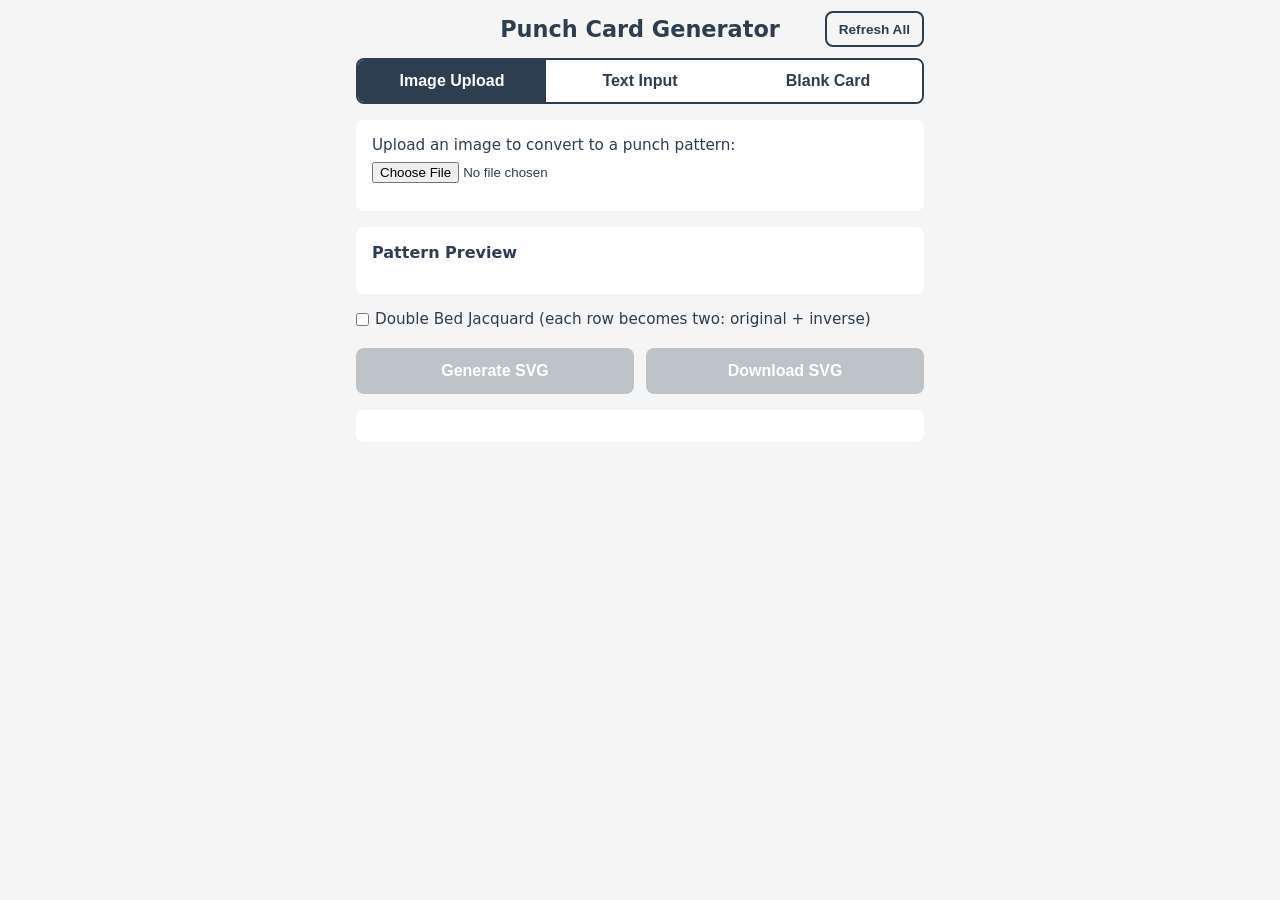
==== punchcard-pwa/index.html @ 059641a2 "Initial commit: punchcard generator PWA" ====
<!DOCTYPE html>
<html lang="en">
<head>
  <meta charset="UTF-8">
  <meta name="viewport" content="width=device-width, initial-scale=1.0">
  <meta name="apple-mobile-web-app-capable" content="yes">
  <meta name="apple-mobile-web-app-status-bar-style" content="black-translucent">
  <meta name="apple-mobile-web-app-title" content="Punch Card">
  <link rel="apple-touch-icon" href="icon-192.png">
  <link rel="manifest" href="manifest.json">
  <title>Punch Card Generator</title>
  <style>
    :root {
      --primary: #2c3e50;
      --accent: #3498db;
      --bg: #f5f5f5;
      --card-bg: #ffffff;
      --error: #e74c3c;
      --radius: 8px;
      --max-width: 600px;
    }
    * { box-sizing: border-box; margin: 0; padding: 0; }
    body {
      font-family: -apple-system, BlinkMacSystemFont, 'Segoe UI', system-ui, sans-serif;
      background: var(--bg);
      color: var(--primary);
      padding: 16px;
      max-width: var(--max-width);
      margin: 0 auto;
    }
    h1 {
      font-size: 1.4rem;
      text-align: center;
      margin-bottom: 16px;
    }
    .mode-toggle {
      display: flex;
      margin-bottom: 16px;
      border-radius: var(--radius);
      overflow: hidden;
      border: 2px solid var(--primary);
    }
    .mode-toggle button {
      flex: 1;
      padding: 12px;
      border: none;
      background: var(--card-bg);
      color: var(--primary);
      font-size: 1rem;
      font-weight: 600;
      cursor: pointer;
    }
    .mode-toggle button.active {
      background: var(--primary);
      color: #fff;
    }
    section {
      background: var(--card-bg);
      padding: 16px;
      border-radius: var(--radius);
      margin-bottom: 16px;
    }
    textarea {
      width: 100%;
      font-family: 'Courier New', monospace;
      font-size: 14px;
      padding: 8px;
      border: 1px solid #ccc;
      border-radius: 4px;
      resize: vertical;
      min-height: 200px;
    }
    .error {
      color: var(--error);
      font-size: 0.85rem;
      margin-top: 8px;
      white-space: pre-line;
    }
    label {
      display: block;
      margin-bottom: 8px;
      font-size: 0.95rem;
    }
    input[type="file"] {
      margin-bottom: 12px;
    }
    .slider-row {
      display: flex;
      align-items: center;
      gap: 8px;
      margin-bottom: 8px;
    }
    .slider-row input[type="range"] {
      flex: 1;
    }
    .slider-row span {
      min-width: 32px;
      text-align: right;
      font-variant-numeric: tabular-nums;
    }
    .checkbox-row {
      margin-bottom: 12px;
    }
    .checkbox-row label {
      display: inline-flex;
      align-items: center;
      gap: 6px;
      cursor: pointer;
    }
    #imageControls { display: none; }
    #previewContainer {
      background: var(--card-bg);
      padding: 16px;
      border-radius: var(--radius);
      margin-bottom: 16px;
    }
    #previewContainer h2 {
      font-size: 1rem;
      margin-bottom: 8px;
    }
    #previewGrid {
      display: grid;
      grid-template-columns: repeat(24, 1fr);
      gap: 1px;
      margin-bottom: 8px;
      max-width: 100%;
    }
    .cell {
      aspect-ratio: 1;
      background: #eee;
      border-radius: 1px;
    }
    .cell.punched {
      background: var(--primary);
    }
    .cell.lead {
      background: #7f8c8d;
    }
    .cell.editable {
      cursor: pointer;
    }
    .cell.editable:hover {
      outline: 2px solid var(--accent);
      outline-offset: -2px;
      z-index: 1;
    }
    #rowCount {
      font-size: 0.85rem;
      color: #666;
    }
    .actions {
      display: flex;
      gap: 12px;
      margin-bottom: 16px;
    }
    .actions button {
      flex: 1;
      padding: 14px;
      border: none;
      border-radius: var(--radius);
      font-size: 1rem;
      font-weight: 600;
      cursor: pointer;
      min-height: 44px;
    }
    #generateBtn {
      background: var(--accent);
      color: #fff;
    }
    #generateBtn:disabled {
      background: #bdc3c7;
      cursor: not-allowed;
    }
    #downloadBtn {
      background: var(--primary);
      color: #fff;
    }
    #downloadBtn:disabled {
      background: #bdc3c7;
      cursor: not-allowed;
    }
    #svgOutput {
      background: var(--card-bg);
      border-radius: var(--radius);
      padding: 16px;
      overflow-x: auto;
      text-align: center;
    }
    #svgOutput svg {
      max-width: 100%;
      height: auto;
    }
    .img-mode-btn {
      flex: 1;
      padding: 8px;
      border: 2px solid var(--primary);
      background: var(--card-bg);
      color: var(--primary);
      font-size: 0.9rem;
      font-weight: 600;
      cursor: pointer;
      border-radius: var(--radius);
    }
    .img-mode-btn.active {
      background: var(--primary);
      color: #fff;
    }
    #simplePreviewContainer {
      margin-bottom: 12px;
      max-width: 100%;
      overflow: hidden;
      border: 1px solid #ccc;
      border-radius: 4px;
    }
    #simplePreviewContainer img {
      display: block;
      width: 100%;
      height: auto;
    }
    #cropContainer {
      position: relative;
      margin-bottom: 12px;
      touch-action: none;
      user-select: none;
      max-width: 100%;
      overflow: hidden;
      border: 1px solid #ccc;
      border-radius: 4px;
    }
    #cropContainer canvas {
      display: block;
      width: 100%;
      height: auto;
    }
    .hidden { display: none !important; }
    .header-row {
      display: flex;
      align-items: center;
      justify-content: center;
      margin-bottom: 16px;
      position: relative;
    }
    .header-row h1 {
      margin-bottom: 0;
    }
    #refreshAllBtn {
      position: absolute;
      right: 0;
      background: none;
      border: 2px solid var(--primary);
      border-radius: var(--radius);
      color: var(--primary);
      font-size: 0.85rem;
      font-weight: 600;
      padding: 6px 12px;
      cursor: pointer;
      min-height: 36px;
    }
    #refreshAllBtn:active {
      background: var(--primary);
      color: #fff;
    }
  </style>
</head>
<body>
  <div class="header-row">
    <h1>Punch Card Generator</h1>
    <button id="refreshAllBtn">Refresh All</button>
  </div>

  <div class="mode-toggle">
    <button id="imageModeBtn" class="active">Image Upload</button>
    <button id="textModeBtn">Text Input</button>
    <button id="blankModeBtn">Blank Card</button>
  </div>

  <section id="textSection" class="hidden">
    <div style="display:flex;align-items:center;gap:8px;margin-bottom:8px">
      <label for="txtFileInput" style="margin:0;white-space:nowrap">Load .txt file:</label>
      <input type="file" id="txtFileInput" accept=".txt,text/plain">
    </div>
    <textarea id="textInput" placeholder="Enter pattern (24 chars per line)&#10;x = punch, - = blank&#10;&#10;Example:&#10;xx--xx--xx--xx--xx--xx--&#10;--xx--xx--xx--xx--xx--xx"></textarea>
    <div id="textError" class="error"></div>
    <p style="font-size:0.8rem;color:#888;margin-top:8px">Each line must be exactly 24 characters. Use <strong>x</strong> for a punched hole and <strong>-</strong> for blank. You can also load a .txt file above.</p>
  </section>

  <section id="blankSection" class="hidden">
    <div style="display:flex;align-items:center;gap:8px">
      <label for="blankRows" style="margin:0;white-space:nowrap">Number of rows:</label>
      <input type="number" id="blankRows" min="1" max="200" value="20" style="width:70px;padding:6px;border:1px solid #ccc;border-radius:4px;font-size:1rem">
      <button id="createBlankBtn" style="padding:8px 16px;border:none;border-radius:4px;background:var(--accent);color:#fff;font-size:0.95rem;font-weight:600;cursor:pointer">Create</button>
    </div>
    <p style="font-size:0.8rem;color:#888;margin-top:8px">Creates an empty card with the specified number of rows. You can then click individual cells in the preview below to design your pattern.</p>
  </section>

  <section id="imageSection">
    <label>Upload an image to convert to a punch pattern:</label>
    <input type="file" id="imageInput" accept="image/*">
    <canvas id="hiddenCanvas" style="display:none"></canvas>
    <canvas id="analysisCanvas" style="display:none"></canvas>
    <div id="imageModeToggle" class="hidden" style="display:flex;gap:8px;margin-bottom:4px">
      <button id="simpleModeBtn" class="img-mode-btn active">Simple</button>
      <button id="chartScanBtn" class="img-mode-btn">Chart Scan</button>
    </div>
    <p id="imageModeHint" class="hidden" style="font-size:0.8rem;color:#888;margin-bottom:12px"><strong>Simple</strong> converts any image to a 24-pixel-wide pattern. <strong>Chart Scan</strong> is for photos of existing punch card charts — it detects the grid and reads filled/empty cells.</p>
    <div id="simplePreviewContainer" class="hidden">
      <img id="simplePreviewImg" alt="Uploaded image">
    </div>
    <div id="cropContainer" class="hidden">
      <p style="font-size:0.8rem;color:#888;margin-bottom:6px">Drag the handles or edges to crop to just the chart area. You can also drag inside the box to reposition it.</p>
      <canvas id="cropCanvas"></canvas>
    </div>
    <div id="chartScanControls" class="hidden">
      <div style="display:flex;align-items:center;gap:8px;margin-bottom:8px">
        <label for="chartRows" style="margin:0;white-space:nowrap">Rows in image:</label>
        <input type="number" id="chartRows" min="1" max="200" placeholder="e.g. 40" style="width:70px;padding:6px;border:1px solid #ccc;border-radius:4px;font-size:1rem" required>
        <span style="font-size:0.8rem;color:#666">(required)</span>
      </div>
      <div class="slider-row">
        <label for="sampleSlider" style="margin:0;white-space:nowrap">Sample region:</label>
        <input type="range" id="sampleSlider" min="20" max="70" value="40">
        <span id="sampleValue">40%</span>
      </div>
      <p style="font-size:0.75rem;color:#999;margin:-4px 0 8px">How much of each cell's center area to sample for darkness. Lower values focus on the very center (ignoring grid lines); raise if marks are being missed.</p>
      <button id="detectGridBtn" style="width:100%;padding:10px;border:none;border-radius:4px;background:var(--accent);color:#fff;font-size:0.95rem;font-weight:600;cursor:pointer;margin-bottom:8px">Detect Grid &amp; Process</button>
      <div id="gridStatus" style="font-size:0.85rem;color:#666;margin-bottom:8px"></div>
    </div>
    <div id="imageControls">
      <div class="slider-row">
        <label for="thresholdSlider" style="margin:0;white-space:nowrap">Threshold:</label>
        <input type="range" id="thresholdSlider" min="0" max="255" value="128">
        <span id="thresholdValue">128</span>
      </div>
      <p style="font-size:0.75rem;color:#999;margin:-4px 0 4px">Cells darker than this value are marked as punched. 128 = 50% grey. Lower values require darker cells to count as filled; raise if scanned pages have grey backgrounds.</p>
      <div class="checkbox-row">
        <label><input type="checkbox" id="invertToggle"> Invert (light = punch)</label>
      </div>
      <p style="font-size:0.75rem;color:#999;margin:-4px 0 8px">Check this if your chart uses light/white marks for punched holes on a dark background.</p>
    </div>
  </section>

  <div id="previewContainer">
    <h2>Pattern Preview</h2>
    <p id="previewHint" style="font-size:0.8rem;color:#888;margin-bottom:8px;display:none">Click any cell to toggle it between punched (dark) and blank. The grey rows at top and bottom are lead-in/lead-out rows and cannot be edited.</p>
    <div id="previewGrid"></div>
    <div id="rowCount"></div>
  </div>

  <div class="checkbox-row" style="margin-bottom:12px">
    <label><input type="checkbox" id="jacquardToggle"> Double Bed Jacquard (each row becomes two: original + inverse)</label>
  </div>

  <div class="actions">
    <button id="generateBtn" disabled>Generate SVG</button>
    <button id="downloadBtn" disabled>Download SVG</button>
  </div>

  <div id="svgOutput"></div>

  <script>
    // === CONSTANTS ===
    const PATTERN_COLS = [
      19.25, 23.75, 28.25, 32.75, 37.25, 41.75, 46.25, 50.75,
      55.25, 59.75, 64.25, 68.75, 73.25, 77.75, 82.25, 86.75,
      91.25, 95.75, 100.25, 104.75, 109.25, 113.75, 118.25, 122.75
    ];
    const EDGE_GUIDE_X = [13.5, 128.5];
    const TRANSPORT_X = [6.75, 135.25];
    const PATTERN_R = 1.75;
    const EDGE_R = 1.5;
    const TRANSPORT_R = 1.75;
    const CARD_WIDTH = 142.0;
    const STROKE_W = 0.1;

    // === STATE ===
    let currentMode = 'image';
    let currentGrid = [];
    let originalImageData = null;
    let imageWidth = 24;
    let imageHeight = 0;
    let generatedSVGString = null;
    let imageProcessingMode = 'simple';
    let sourceImage = null;
    let cropRect = { x: 0, y: 0, w: 1, h: 1 };
    let cropDragState = null;
    let detectedCells = null;
    let chartScanImageData = null;

    // === DOM REFS ===
    const textModeBtn = document.getElementById('textModeBtn');
    const imageModeBtn = document.getElementById('imageModeBtn');
    const blankModeBtn = document.getElementById('blankModeBtn');
    const textSection = document.getElementById('textSection');
    const imageSection = document.getElementById('imageSection');
    const blankSection = document.getElementById('blankSection');
    const blankRows = document.getElementById('blankRows');
    const createBlankBtn = document.getElementById('createBlankBtn');
    const txtFileInput = document.getElementById('txtFileInput');
    const textInput = document.getElementById('textInput');
    const textError = document.getElementById('textError');
    const imageInput = document.getElementById('imageInput');
    const hiddenCanvas = document.getElementById('hiddenCanvas');
    const analysisCanvas = document.getElementById('analysisCanvas');
    const imageModeToggle = document.getElementById('imageModeToggle');
    const simpleModeBtn = document.getElementById('simpleModeBtn');
    const chartScanBtn = document.getElementById('chartScanBtn');
    const simplePreviewContainer = document.getElementById('simplePreviewContainer');
    const simplePreviewImg = document.getElementById('simplePreviewImg');
    const cropContainer = document.getElementById('cropContainer');
    const cropCanvas = document.getElementById('cropCanvas');
    const chartScanControls = document.getElementById('chartScanControls');
    const sampleSlider = document.getElementById('sampleSlider');
    const sampleValueEl = document.getElementById('sampleValue');
    const chartRowsInput = document.getElementById('chartRows');
    const detectGridBtn = document.getElementById('detectGridBtn');
    const gridStatus = document.getElementById('gridStatus');
    const imageModeHint = document.getElementById('imageModeHint');
    const imageControls = document.getElementById('imageControls');
    const thresholdSlider = document.getElementById('thresholdSlider');
    const thresholdValue = document.getElementById('thresholdValue');
    const invertToggle = document.getElementById('invertToggle');
    const previewGrid = document.getElementById('previewGrid');
    const rowCount = document.getElementById('rowCount');
    const previewHint = document.getElementById('previewHint');
    const generateBtn = document.getElementById('generateBtn');
    const downloadBtn = document.getElementById('downloadBtn');
    const svgOutput = document.getElementById('svgOutput');
    const jacquardToggle = document.getElementById('jacquardToggle');
    const refreshAllBtn = document.getElementById('refreshAllBtn');

    // === REFRESH ALL ===
    refreshAllBtn.addEventListener('click', () => {
      // Reset state
      currentGrid = [];
      originalImageData = null;
      imageHeight = 0;
      generatedSVGString = null;
      imageProcessingMode = 'simple';
      sourceImage = null;
      cropRect = { x: 0, y: 0, w: 1, h: 1 };
      cropDragState = null;
      detectedCells = null;
      chartScanImageData = null;

      // Reset text input
      textInput.value = '';
      textError.textContent = '';
      txtFileInput.value = '';

      // Reset image input
      imageInput.value = '';
      imageControls.style.display = 'none';
      simplePreviewContainer.classList.add('hidden');
      cropContainer.style.display = 'none';
      chartScanControls.style.display = 'none';
      imageModeHint && (imageModeHint.style.display = '');
      thresholdSlider.value = 128;
      thresholdValue.textContent = '128';
      invertToggle.checked = false;
      sampleSlider.value = 40;
      sampleValueEl.textContent = '40%';
      chartRowsInput.value = '';
      gridStatus.textContent = '';

      // Reset jacquard and blank card
      jacquardToggle.checked = false;
      blankRows.value = 20;

      // Reset preview and output
      previewGrid.innerHTML = '';
      rowCount.textContent = '';
      previewHint.style.display = 'none';
      svgOutput.innerHTML = '';
      generateBtn.disabled = true;
      downloadBtn.disabled = true;

      // Reset to image mode
      setMode('image');
    });

    // === MODE TOGGLE ===
    function setMode(mode) {
      currentMode = mode;
      textModeBtn.classList.toggle('active', mode === 'text');
      imageModeBtn.classList.toggle('active', mode === 'image');
      blankModeBtn.classList.toggle('active', mode === 'blank');
      textSection.classList.toggle('hidden', mode !== 'text');
      imageSection.classList.toggle('hidden', mode !== 'image');
      blankSection.classList.toggle('hidden', mode !== 'blank');
    }

    textModeBtn.addEventListener('click', () => {
      setMode('text');
      if (currentGrid.length > 0 && !textInput.value.trim()) {
        textInput.value = currentGrid.join('\n');
      }
      handleTextChange();
    });

    imageModeBtn.addEventListener('click', () => {
      setMode('image');
      if (sourceImage) {
        if (imageProcessingMode === 'simple') {
          runSimpleMode(sourceImage);
        } else {
          initChartScanMode(sourceImage);
        }
      } else if (originalImageData) {
        processImage();
      } else {
        currentGrid = [];
        renderPreview([]);
        generateBtn.disabled = true;
      }
    });

    blankModeBtn.addEventListener('click', () => {
      setMode('blank');
      if (currentGrid.length === 0) {
        createBlankGrid();
      } else {
        renderPreview(currentGrid);
        generateBtn.disabled = false;
      }
    });

    function createBlankGrid() {
      const rows = Math.max(1, Math.min(200, parseInt(blankRows.value) || 20));
      blankRows.value = rows;
      currentGrid = Array.from({ length: rows }, () => '------------------------');
      renderPreview(currentGrid);
      generateBtn.disabled = false;
    }

    createBlankBtn.addEventListener('click', createBlankGrid);

    // === TEXT INPUT MODE ===
    let textDebounce = null;
    textInput.addEventListener('input', () => {
      clearTimeout(textDebounce);
      textDebounce = setTimeout(handleTextChange, 300);
    });

    txtFileInput.addEventListener('change', (e) => {
      const file = e.target.files[0];
      if (!file) return;
      const reader = new FileReader();
      reader.onload = (ev) => {
        textInput.value = ev.target.result.replace(/\r/g, '');
        handleTextChange();
        txtFileInput.value = '';
      };
      reader.readAsText(file);
    });

    function handleTextChange() {
      if (currentMode !== 'text') return;
      const text = textInput.value;
      if (!text.trim()) {
        currentGrid = [];
        textError.textContent = '';
        renderPreview([]);
        generateBtn.disabled = true;
        return;
      }
      const { grid, errors } = parseTextInput(text);
      textError.textContent = errors.join('\n');
      if (errors.length === 0) {
        currentGrid = grid;
        renderPreview(grid);
        generateBtn.disabled = false;
      } else {
        currentGrid = [];
        renderPreview([]);
        generateBtn.disabled = true;
      }
    }

    function parseTextInput(text) {
      const lines = text.split('\n');
      const errors = [];
      const grid = [];

      // Remove trailing empty lines
      while (lines.length > 0 && lines[lines.length - 1].trim() === '') {
        lines.pop();
      }

      if (lines.length === 0) {
        errors.push('At least 1 row is required.');
        return { grid, errors };
      }

      for (let i = 0; i < lines.length; i++) {
        const line = lines[i].toLowerCase().replace(/\s+$/, '');
        if (line.length !== 24) {
          errors.push('Line ' + (i + 1) + ': expected 24 characters, got ' + line.length);
        }
        if (!/^[x\-]+$/.test(line)) {
          errors.push('Line ' + (i + 1) + ': only \'x\' and \'-\' characters allowed');
        }
        grid.push(line.padEnd(24, '-').substring(0, 24));
      }

      return { grid, errors };
    }

    // === IMAGE UPLOAD MODE ===
    imageInput.addEventListener('change', (e) => {
      const file = e.target.files[0];
      if (!file) return;
      const reader = new FileReader();
      reader.onload = (ev) => {
        const img = new Image();
        img.onload = () => {
          sourceImage = img;
          imageModeToggle.classList.remove('hidden');
          imageModeToggle.style.display = 'flex';
          imageModeHint.classList.remove('hidden');
          if (imageProcessingMode === 'simple') {
            runSimpleMode(img);
          } else {
            initChartScanMode(img);
          }
        };
        img.src = ev.target.result;
      };
      reader.readAsDataURL(file);
    });

    function runSimpleMode(img) {
      cropContainer.classList.add('hidden');
      chartScanControls.classList.add('hidden');
      gridStatus.textContent = '';
      imageControls.style.display = 'block';
      simplePreviewImg.src = img.src;
      simplePreviewContainer.classList.remove('hidden');
      const targetWidth = 24;
      const aspect = img.height / img.width;
      const targetHeight = Math.round(targetWidth * aspect);
      imageWidth = targetWidth;
      imageHeight = targetHeight;
      const ctx = hiddenCanvas.getContext('2d');
      hiddenCanvas.width = targetWidth;
      hiddenCanvas.height = targetHeight;
      ctx.imageSmoothingEnabled = true;
      ctx.drawImage(img, 0, 0, targetWidth, targetHeight);
      originalImageData = ctx.getImageData(0, 0, targetWidth, targetHeight);
      processImage();
    }

    function initChartScanMode(img) {
      simplePreviewContainer.classList.add('hidden');
      cropContainer.classList.remove('hidden');
      chartScanControls.classList.remove('hidden');
      imageControls.style.display = 'block';
      cropRect = { x: 0, y: 0, w: 1, h: 1 };
      detectedCells = null;
      chartScanImageData = null;
      drawCrop();
    }

    simpleModeBtn.addEventListener('click', () => {
      imageProcessingMode = 'simple';
      simpleModeBtn.classList.add('active');
      chartScanBtn.classList.remove('active');
      if (sourceImage) runSimpleMode(sourceImage);
    });

    chartScanBtn.addEventListener('click', () => {
      imageProcessingMode = 'chartScan';
      chartScanBtn.classList.add('active');
      simpleModeBtn.classList.remove('active');
      if (sourceImage) initChartScanMode(sourceImage);
    });

    thresholdSlider.addEventListener('input', () => {
      thresholdValue.textContent = thresholdSlider.value;
      if (imageProcessingMode === 'simple' && originalImageData) {
        processImage();
      } else if (imageProcessingMode === 'chartScan' && detectedCells && chartScanImageData) {
        reprocessChartScan();
      }
    });

    invertToggle.addEventListener('change', () => {
      if (imageProcessingMode === 'simple' && originalImageData) {
        processImage();
      } else if (imageProcessingMode === 'chartScan' && detectedCells && chartScanImageData) {
        reprocessChartScan();
      }
    });

    sampleSlider.addEventListener('input', () => {
      sampleValueEl.textContent = sampleSlider.value + '%';
      if (detectedCells && chartScanImageData) {
        reprocessChartScan();
      }
    });

    function reprocessChartScan() {
      const ratio = parseInt(sampleSlider.value) / 100;
      const threshold = parseInt(thresholdSlider.value);
      const invert = invertToggle.checked;
      const grid = processChartScanGrid(chartScanImageData, detectedCells, threshold, invert, ratio);
      currentGrid = grid;
      renderPreview(grid);
      generateBtn.disabled = false;
    }

    function processImage() {
      if (!originalImageData) return;
      const threshold = parseInt(thresholdSlider.value);
      const invert = invertToggle.checked;
      const pixels = originalImageData.data;
      const grid = [];

      for (let row = 0; row < imageHeight; row++) {
        let line = '';
        for (let col = 0; col < 24; col++) {
          const idx = (row * 24 + col) * 4;
          const r = pixels[idx];
          const g = pixels[idx + 1];
          const b = pixels[idx + 2];
          const luminance = 0.299 * r + 0.587 * g + 0.114 * b;
          const isDark = luminance < threshold;
          const isPunched = invert ? !isDark : isDark;
          line += isPunched ? 'x' : '-';
        }
        grid.push(line);
      }

      currentGrid = grid;
      renderPreview(grid);
      generateBtn.disabled = false;
    }

    // === CROP UI ===
    function drawCrop() {
      if (!sourceImage) return;
      const containerWidth = cropContainer.clientWidth || 560;
      const aspect = sourceImage.height / sourceImage.width;
      const displayW = containerWidth;
      const displayH = Math.round(containerWidth * aspect);
      const dpr = Math.min(window.devicePixelRatio || 1, 2);
      cropCanvas.style.width = displayW + 'px';
      cropCanvas.style.height = displayH + 'px';
      cropCanvas.width = displayW * dpr;
      cropCanvas.height = displayH * dpr;
      const ctx = cropCanvas.getContext('2d');
      ctx.scale(dpr, dpr);
      ctx.drawImage(sourceImage, 0, 0, displayW, displayH);
      const cx = cropRect.x * displayW;
      const cy = cropRect.y * displayH;
      const cw = cropRect.w * displayW;
      const ch = cropRect.h * displayH;
      ctx.fillStyle = 'rgba(0,0,0,0.45)';
      ctx.fillRect(0, 0, displayW, cy);
      ctx.fillRect(0, cy + ch, displayW, displayH - cy - ch);
      ctx.fillRect(0, cy, cx, ch);
      ctx.fillRect(cx + cw, cy, displayW - cx - cw, ch);
      ctx.strokeStyle = '#fff';
      ctx.lineWidth = 2;
      ctx.strokeRect(cx, cy, cw, ch);
      const hs = 10;
      ctx.fillStyle = '#fff';
      var handles = [
        [cx, cy], [cx + cw, cy], [cx, cy + ch], [cx + cw, cy + ch],
        [cx + cw / 2, cy], [cx + cw / 2, cy + ch],
        [cx, cy + ch / 2], [cx + cw, cy + ch / 2]
      ];
      for (var hi = 0; hi < handles.length; hi++) {
        ctx.fillRect(handles[hi][0] - hs / 2, handles[hi][1] - hs / 2, hs, hs);
      }
    }

    function getCropPointerPos(e) {
      const rect = cropCanvas.getBoundingClientRect();
      return {
        nx: (e.clientX - rect.left) / rect.width,
        ny: (e.clientY - rect.top) / rect.height
      };
    }

    function hitTestHandle(nx, ny) {
      const tol = 0.04;
      const cr = cropRect;
      const cx = cr.x, cy = cr.y, cw = cr.w, ch = cr.h;
      var corners = [
        { id: 'tl', x: cx, y: cy }, { id: 'tr', x: cx + cw, y: cy },
        { id: 'bl', x: cx, y: cy + ch }, { id: 'br', x: cx + cw, y: cy + ch }
      ];
      for (var i = 0; i < corners.length; i++) {
        if (Math.abs(nx - corners[i].x) < tol && Math.abs(ny - corners[i].y) < tol)
          return corners[i].id;
      }
      var edges = [
        { id: 't', x: cx + cw / 2, y: cy }, { id: 'b', x: cx + cw / 2, y: cy + ch },
        { id: 'l', x: cx, y: cy + ch / 2 }, { id: 'r', x: cx + cw, y: cy + ch / 2 }
      ];
      for (var i = 0; i < edges.length; i++) {
        if (Math.abs(nx - edges[i].x) < tol && Math.abs(ny - edges[i].y) < tol)
          return edges[i].id;
      }
      if (nx > cx && nx < cx + cw && ny > cy && ny < cy + ch) return 'move';
      return null;
    }

    cropCanvas.addEventListener('pointerdown', (e) => {
      const { nx, ny } = getCropPointerPos(e);
      const handle = hitTestHandle(nx, ny);
      if (!handle) return;
      cropDragState = { handle: handle, startNx: nx, startNy: ny, startRect: Object.assign({}, cropRect) };
      cropCanvas.setPointerCapture(e.pointerId);
      e.preventDefault();
    });

    cropCanvas.addEventListener('pointermove', (e) => {
      if (!cropDragState) return;
      const { nx, ny } = getCropPointerPos(e);
      const dx = nx - cropDragState.startNx;
      const dy = ny - cropDragState.startNy;
      const sr = cropDragState.startRect;
      const minSize = 0.08;
      var r = Object.assign({}, cropRect);
      switch (cropDragState.handle) {
        case 'move':
          r.x = Math.max(0, Math.min(1 - sr.w, sr.x + dx));
          r.y = Math.max(0, Math.min(1 - sr.h, sr.y + dy));
          r.w = sr.w; r.h = sr.h;
          break;
        case 'tl':
          r.x = Math.max(0, Math.min(sr.x + sr.w - minSize, sr.x + dx));
          r.y = Math.max(0, Math.min(sr.y + sr.h - minSize, sr.y + dy));
          r.w = sr.x + sr.w - r.x; r.h = sr.y + sr.h - r.y;
          break;
        case 'tr':
          r.w = Math.max(minSize, Math.min(1 - sr.x, sr.w + dx));
          r.y = Math.max(0, Math.min(sr.y + sr.h - minSize, sr.y + dy));
          r.h = sr.y + sr.h - r.y;
          break;
        case 'bl':
          r.x = Math.max(0, Math.min(sr.x + sr.w - minSize, sr.x + dx));
          r.w = sr.x + sr.w - r.x;
          r.h = Math.max(minSize, Math.min(1 - sr.y, sr.h + dy));
          break;
        case 'br':
          r.w = Math.max(minSize, Math.min(1 - sr.x, sr.w + dx));
          r.h = Math.max(minSize, Math.min(1 - sr.y, sr.h + dy));
          break;
        case 't':
          r.y = Math.max(0, Math.min(sr.y + sr.h - minSize, sr.y + dy));
          r.h = sr.y + sr.h - r.y;
          break;
        case 'b':
          r.h = Math.max(minSize, Math.min(1 - sr.y, sr.h + dy));
          break;
        case 'l':
          r.x = Math.max(0, Math.min(sr.x + sr.w - minSize, sr.x + dx));
          r.w = sr.x + sr.w - r.x;
          break;
        case 'r':
          r.w = Math.max(minSize, Math.min(1 - sr.x, sr.w + dx));
          break;
      }
      cropRect = r;
      drawCrop();
      e.preventDefault();
    });

    cropCanvas.addEventListener('pointerup', () => { cropDragState = null; });
    cropCanvas.addEventListener('pointercancel', () => { cropDragState = null; });

    // === CHART SCAN: GRID DETECTION ===
    function getCroppedImageData() {
      const ctx = analysisCanvas.getContext('2d');
      const sx = Math.round(cropRect.x * sourceImage.width);
      const sy = Math.round(cropRect.y * sourceImage.height);
      const sw = Math.max(1, Math.round(cropRect.w * sourceImage.width));
      const sh = Math.max(1, Math.round(cropRect.h * sourceImage.height));
      const analysisWidth = Math.min(sw, 1200);
      const scale = analysisWidth / sw;
      const analysisHeight = Math.max(1, Math.round(sh * scale));
      analysisCanvas.width = analysisWidth;
      analysisCanvas.height = analysisHeight;
      ctx.imageSmoothingEnabled = true;
      ctx.drawImage(sourceImage, sx, sy, sw, sh, 0, 0, analysisWidth, analysisHeight);
      return ctx.getImageData(0, 0, analysisWidth, analysisHeight);
    }

    function computeProjections(imageData) {
      var data = imageData.data, w = imageData.width, h = imageData.height;
      var hProj = new Float32Array(h);
      var vProj = new Float32Array(w);
      for (var y = 0; y < h; y++) {
        var sum = 0;
        for (var x = 0; x < w; x++) {
          var idx = (y * w + x) * 4;
          var lum = 0.299 * data[idx] + 0.587 * data[idx + 1] + 0.114 * data[idx + 2];
          var darkness = 1.0 - lum / 255.0;
          sum += darkness;
          vProj[x] += darkness;
        }
        hProj[y] = sum / w;
      }
      for (var x = 0; x < w; x++) vProj[x] /= h;
      return { hProj: hProj, vProj: vProj };
    }

    function boxSmooth(arr, radius) {
      var result = new Float32Array(arr.length);
      for (var i = 0; i < arr.length; i++) {
        var sum = 0, count = 0;
        for (var j = Math.max(0, i - radius); j <= Math.min(arr.length - 1, i + radius); j++) {
          sum += arr[j]; count++;
        }
        result[i] = sum / count;
      }
      return result;
    }

    function findGridLines(profile) {
      var smoothed = boxSmooth(profile, 3);
      var n = smoothed.length;
      if (n < 10) return null;
      var mean = 0;
      for (var i = 0; i < n; i++) mean += smoothed[i];
      mean /= n;
      var variance = 0;
      for (var i = 0; i < n; i++) variance += (smoothed[i] - mean) * (smoothed[i] - mean);
      var stddev = Math.sqrt(variance / n);
      var peakThreshold = mean + 0.5 * stddev;
      var candidates = [];
      for (var i = 2; i < n - 2; i++) {
        if (smoothed[i] > peakThreshold &&
            smoothed[i] >= smoothed[i - 1] && smoothed[i] >= smoothed[i + 1] &&
            smoothed[i] >= smoothed[i - 2] && smoothed[i] >= smoothed[i + 2]) {
          candidates.push(i);
        }
      }
      if (candidates.length < 3) return null;

      // Try autocorrelation first — more robust to missing/doubled peaks
      var period = estimatePeriodAutocorrelation(smoothed);
      // Fall back to peak-gap-median if autocorrelation fails
      if (!period || period < 5) {
        period = estimatePeriod(candidates);
      }
      if (!period || period < 5) return null;
      return buildRegularGrid(candidates, period, n);
    }

    function estimatePeriod(candidates) {
      var gaps = [];
      for (var i = 1; i < candidates.length; i++) gaps.push(candidates[i] - candidates[i - 1]);
      if (gaps.length === 0) return null;
      gaps.sort(function(a, b) { return a - b; });
      var median = gaps[Math.floor(gaps.length / 2)];
      var filtered = gaps.filter(function(g) { return Math.abs(g - median) < median * 0.4; });
      if (filtered.length === 0) return median;
      var sum = 0;
      for (var i = 0; i < filtered.length; i++) sum += filtered[i];
      return sum / filtered.length;
    }

    function estimatePeriodAutocorrelation(profile) {
      // Compute autocorrelation of the projection profile to find the
      // dominant period. This is far more robust than peak-gap-median
      // because it uses the entire signal, tolerating missing/doubled lines.
      var n = profile.length;
      if (n < 20) return null;

      // Subtract mean so autocorrelation measures periodicity, not DC offset
      var mean = 0;
      for (var i = 0; i < n; i++) mean += profile[i];
      mean /= n;
      var centered = new Float32Array(n);
      for (var i = 0; i < n; i++) centered[i] = profile[i] - mean;

      // Search lags from 5px up to n/3 (we need at least 3 repetitions)
      var minLag = 5;
      var maxLag = Math.floor(n / 3);
      if (maxLag <= minLag) return null;

      var acorr = new Float32Array(maxLag + 1);
      // Normalization: autocorrelation at lag 0
      var ac0 = 0;
      for (var i = 0; i < n; i++) ac0 += centered[i] * centered[i];
      if (ac0 === 0) return null;

      for (var lag = minLag; lag <= maxLag; lag++) {
        var sum = 0;
        for (var i = 0; i < n - lag; i++) {
          sum += centered[i] * centered[i + lag];
        }
        acorr[lag] = sum / ac0;
      }

      // Find the first prominent peak in the autocorrelation.
      // Walk past the initial dip to avoid picking up sub-period noise.
      // First, find where acorr dips below 0 (or its minimum before rising)
      var searchStart = minLag;
      for (var i = minLag; i < maxLag; i++) {
        if (acorr[i] < acorr[i + 1]) {
          searchStart = i;
          break;
        }
      }

      // Now find the highest peak from searchStart onward
      var bestLag = -1;
      var bestVal = 0;
      for (var i = searchStart + 1; i < maxLag; i++) {
        if (acorr[i] > bestVal &&
            acorr[i] >= acorr[i - 1] && acorr[i] >= acorr[i + 1]) {
          bestVal = acorr[i];
          bestLag = i;
          // Only take the first clear peak — it's the fundamental period
          // Require a minimum correlation strength
          if (bestVal > 0.15) break;
        }
      }

      if (bestLag < minLag || bestVal < 0.05) return null;

      // Parabolic interpolation for sub-pixel accuracy
      if (bestLag > minLag && bestLag < maxLag) {
        var a = acorr[bestLag - 1];
        var b = acorr[bestLag];
        var c = acorr[bestLag + 1];
        var denom = 2 * (2 * b - a - c);
        if (denom !== 0) {
          var offset = (a - c) / denom;
          if (Math.abs(offset) < 0.5) {
            return bestLag + offset;
          }
        }
      }

      return bestLag;
    }

    function buildRegularGrid(candidates, period, totalLength) {
      var bestLines = null, bestScore = -1;
      var startCount = Math.min(candidates.length, 5);
      for (var s = 0; s < startCount; s++) {
        var lines = [candidates[s]];
        var score = 1;
        var pos = candidates[s] + period;
        while (pos < totalLength - 2) {
          var snap = findNearestCandidate(candidates, Math.round(pos), period * 0.3);
          if (snap !== null) { lines.push(snap); pos = snap + period; score++; }
          else { lines.push(Math.round(pos)); pos += period; }
        }
        pos = candidates[s] - period;
        while (pos > 2) {
          var snap = findNearestCandidate(candidates, Math.round(pos), period * 0.3);
          if (snap !== null) { lines.unshift(snap); pos = snap - period; score++; }
          else { lines.unshift(Math.round(pos)); pos -= period; }
        }
        if (score > bestScore) { bestScore = score; bestLines = lines; }
      }
      return bestLines;
    }

    function findNearestCandidate(candidates, target, tolerance) {
      var best = null, bestDist = tolerance + 1;
      for (var i = 0; i < candidates.length; i++) {
        var dist = Math.abs(candidates[i] - target);
        if (dist < bestDist) { bestDist = dist; best = candidates[i]; }
      }
      return bestDist <= tolerance ? best : null;
    }

    function adjustLinesToCount(lines, target, totalLength) {
      if (lines.length === target) return lines;
      var medianGap = getMedianGap(lines);
      // Merge too-close lines
      var merged = [lines[0]];
      for (var i = 1; i < lines.length; i++) {
        if (lines[i] - merged[merged.length - 1] < medianGap * 0.5) {
          merged[merged.length - 1] = Math.round((merged[merged.length - 1] + lines[i]) / 2);
        } else {
          merged.push(lines[i]);
        }
      }
      // Split too-wide gaps
      if (merged.length < target) {
        var newMedian = getMedianGap(merged);
        var result = [merged[0]];
        for (var i = 1; i < merged.length; i++) {
          var gap = merged[i] - merged[i - 1];
          if (gap > newMedian * 1.5 && result.length < target - (merged.length - i)) {
            var divisions = Math.round(gap / newMedian);
            for (var d = 1; d < divisions; d++) {
              result.push(Math.round(merged[i - 1] + gap * d / divisions));
            }
          }
          result.push(merged[i]);
        }
        merged = result;
      }
      if (merged.length > target) merged = merged.slice(0, target);
      return merged;
    }

    function getMedianGap(lines) {
      var gaps = [];
      for (var i = 1; i < lines.length; i++) gaps.push(lines[i] - lines[i - 1]);
      gaps.sort(function(a, b) { return a - b; });
      return gaps[Math.floor(gaps.length / 2)] || 1;
    }

    function computeCellBounds(vLines, hLines) {
      var cells = [];
      for (var r = 0; r < hLines.length - 1; r++) {
        var row = [];
        for (var c = 0; c < vLines.length - 1; c++) {
          row.push({ x: vLines[c], y: hLines[r], w: vLines[c + 1] - vLines[c], h: hLines[r + 1] - hLines[r] });
        }
        cells.push(row);
      }
      return cells;
    }

    // === CHART SCAN: CENTER SAMPLING ===
    function getCellCenterLuminance(imageData, cell, ratio) {
      var data = imageData.data, w = imageData.width;
      var marginX = cell.w * (1 - ratio) / 2;
      var marginY = cell.h * (1 - ratio) / 2;
      var sx = Math.round(cell.x + marginX);
      var sy = Math.round(cell.y + marginY);
      var sw = Math.max(1, Math.round(cell.w * ratio));
      var sh = Math.max(1, Math.round(cell.h * ratio));
      var totalLum = 0, pixelCount = 0;
      for (var py = sy; py < sy + sh && py < imageData.height; py++) {
        for (var px = sx; px < sx + sw && px < w; px++) {
          var idx = (py * w + px) * 4;
          totalLum += 0.299 * data[idx] + 0.587 * data[idx + 1] + 0.114 * data[idx + 2];
          pixelCount++;
        }
      }
      return pixelCount > 0 ? totalLum / pixelCount : 255;
    }

    function processChartScanGrid(imageData, cells, threshold, invert, ratio) {
      var grid = [];
      for (var r = 0; r < cells.length; r++) {
        var line = '';
        for (var c = 0; c < Math.min(cells[r].length, 24); c++) {
          var avgLum = getCellCenterLuminance(imageData, cells[r][c], ratio);
          var isDark = avgLum < threshold;
          var isPunched = invert ? !isDark : isDark;
          line += isPunched ? 'x' : '-';
        }
        line = line.padEnd(24, '-').substring(0, 24);
        grid.push(line);
      }
      return grid;
    }

    function otsuThreshold(values) {
      var hist = new Array(256).fill(0);
      for (var i = 0; i < values.length; i++) hist[Math.round(Math.max(0, Math.min(255, values[i])))]++;
      var total = values.length;
      var sumAll = 0;
      for (var i = 0; i < 256; i++) sumAll += i * hist[i];
      var bestThresh = 128, bestVariance = 0;
      var sumBg = 0, countBg = 0;
      for (var t = 0; t < 256; t++) {
        countBg += hist[t];
        if (countBg === 0) continue;
        var countFg = total - countBg;
        if (countFg === 0) break;
        sumBg += t * hist[t];
        var meanBg = sumBg / countBg;
        var meanFg = (sumAll - sumBg) / countFg;
        var bv = countBg * countFg * (meanBg - meanFg) * (meanBg - meanFg);
        if (bv > bestVariance) { bestVariance = bv; bestThresh = t; }
      }
      return bestThresh;
    }

    // === DETECT GRID & PROCESS BUTTON ===
    detectGridBtn.addEventListener('click', function() {
      if (!sourceImage) return;

      var userRows = parseInt(chartRowsInput.value);
      if (!(userRows > 0)) {
        gridStatus.textContent = 'Please enter the number of rows in the chart.';
        gridStatus.style.color = 'var(--error)';
        chartRowsInput.focus();
        return;
      }

      gridStatus.textContent = 'Analyzing image...';
      gridStatus.style.color = '#666';
      requestAnimationFrame(function() {
        try {
          var imgData = getCroppedImageData();
          var w = imgData.width, h = imgData.height;

          // Divide canvas evenly into 24 columns x userRows rows
          var vLines = [];
          var colStep = w / 24;
          for (var i = 0; i <= 24; i++) vLines.push(Math.round(i * colStep));

          var hLines = [];
          var rowStep = h / userRows;
          for (var i = 0; i <= userRows; i++) hLines.push(Math.round(i * rowStep));

          var cells = computeCellBounds(vLines, hLines);
          detectedCells = cells;
          chartScanImageData = imgData;

          var ratio = parseInt(sampleSlider.value) / 100;
          var luminances = [];
          for (var r = 0; r < cells.length; r++) {
            for (var c = 0; c < Math.min(cells[r].length, 24); c++) {
              luminances.push(getCellCenterLuminance(imgData, cells[r][c], ratio));
            }
          }

          var autoThresh = otsuThreshold(luminances);
          thresholdSlider.value = autoThresh;
          thresholdValue.textContent = autoThresh;

          var invert = invertToggle.checked;
          var grid = processChartScanGrid(imgData, cells, autoThresh, invert, ratio);
          currentGrid = grid;
          renderPreview(grid);
          generateBtn.disabled = false;

          var numRows = cells.length;
          gridStatus.textContent = '24 cols x ' + numRows + ' rows. Auto-threshold: ' + autoThresh;
          gridStatus.style.color = '#27ae60';
        } catch (err) {
          gridStatus.textContent = 'Error: ' + err.message + '. Try adjusting the crop.';
          gridStatus.style.color = 'var(--error)';
        }
      });
    });

    // === PREVIEW ===
    function renderPreview(grid) {
      previewGrid.innerHTML = '';
      if (grid.length === 0) {
        rowCount.textContent = '';
        previewHint.style.display = 'none';
        return;
      }
      previewHint.style.display = 'block';

      // Lead-in rows (2 fully punched)
      for (let r = 0; r < 2; r++) {
        for (let c = 0; c < 24; c++) {
          const cell = document.createElement('div');
          cell.className = 'cell punched lead';
          previewGrid.appendChild(cell);
        }
      }

      // Data rows
      for (let r = 0; r < grid.length; r++) {
        for (let c = 0; c < 24; c++) {
          const cell = document.createElement('div');
          cell.className = 'cell editable' + (grid[r][c] === 'x' ? ' punched' : '');
          cell.dataset.row = r;
          cell.dataset.col = c;
          previewGrid.appendChild(cell);
        }
      }

      // Lead-out rows (2 fully punched)
      for (let r = 0; r < 2; r++) {
        for (let c = 0; c < 24; c++) {
          const cell = document.createElement('div');
          cell.className = 'cell punched lead';
          previewGrid.appendChild(cell);
        }
      }

      const total = grid.length + 4;
      rowCount.textContent = grid.length + ' data rows + 4 lead rows = ' + total + ' total rows';
    }

    // === PREVIEW EDITING ===
    previewGrid.addEventListener('click', (e) => {
      const cell = e.target;
      if (!cell.classList.contains('editable')) return;

      const row = parseInt(cell.dataset.row);
      const col = parseInt(cell.dataset.col);

      const line = currentGrid[row];
      const newChar = line[col] === 'x' ? '-' : 'x';
      currentGrid[row] = line.substring(0, col) + newChar + line.substring(col + 1);

      cell.classList.toggle('punched');

      if (currentMode === 'text') {
        textInput.value = currentGrid.join('\n');
      }

      generatedSVGString = null;
      svgOutput.innerHTML = '';
      downloadBtn.disabled = true;
    });

    // === SVG GENERATION ===
    function buildPolygonPoints(h) {
      return [
        '3.0,0', '139.0,0',
        '140.0,1', '140.0,20', '142.0,22',
        '142.0,' + fmtNum(h - 22),
        '140.0,' + fmtNum(h - 20),
        '140.0,' + fmtNum(h - 1),
        '139.0,' + fmtNum(h),
        '3.0,' + fmtNum(h),
        '2.0,' + fmtNum(h - 1),
        '2.0,' + fmtNum(h - 20),
        '0,' + fmtNum(h - 22),
        '0,22', '2.0,20', '2.0,1'
      ].join(' ');
    }

    function fmtNum(n) {
      // Format number: use integer if whole, otherwise preserve exact decimal
      if (Number.isInteger(n)) return n.toFixed(1);
      return String(n);
    }

    function circle(cx, cy, r) {
      return '<circle cx="' + fmtNum(cx) + '" cy="' + fmtNum(cy) +
        '" fill="white" r="' + fmtNum(r) + '" stroke="black" stroke-width="' + STROKE_W + '" />';
    }

    function generateSVG(grid) {
      const dataRows = grid.length;
      const totalRows = dataRows + 4;
      const h = totalRows * 5.0;
      const parts = [];

      parts.push('<?xml version="1.0" encoding="UTF-8" standalone="no"?>');
      parts.push('<svg baseProfile="full" height="' + fmtNum(h) + 'mm" preserveAspectRatio="none" version="1.1" viewBox="0 0 ' + fmtNum(CARD_WIDTH) + ' ' + fmtNum(h) + '" width="' + fmtNum(CARD_WIDTH) + 'mm" xmlns="http://www.w3.org/2000/svg" xmlns:ev="http://www.w3.org/2001/xml-events" xmlns:xlink="http://www.w3.org/1999/xlink">');
      parts.push('<defs />');

      // Polygon outline
      parts.push('<polygon fill="white" points="' + buildPolygonPoints(h) + '" stroke="black" stroke-width="' + STROKE_W + '" />');

      // Interleave pattern rows and transport rows in y-order
      for (let i = 0; i < totalRows; i++) {
        const patternY = 2.5 + i * 5.0;

        // Left edge guide
        parts.push(circle(EDGE_GUIDE_X[0], patternY, EDGE_R));

        // Pattern holes
        const isFullRow = (i < 2) || (i >= totalRows - 2);
        for (let c = 0; c < 24; c++) {
          let punched;
          if (isFullRow) {
            punched = true;
          } else {
            punched = grid[i - 2][c] === 'x';
          }
          if (punched) {
            parts.push(circle(PATTERN_COLS[c], patternY, PATTERN_R));
          }
        }

        // Right edge guide
        parts.push(circle(EDGE_GUIDE_X[1], patternY, EDGE_R));

        // Transport row (between this pattern row and the next)
        if (i < totalRows - 1) {
          const transportY = 5.0 + i * 5.0;
          for (const tx of TRANSPORT_X) {
            parts.push(circle(tx, transportY, TRANSPORT_R));
          }
        }
      }

      parts.push('</svg>');
      return parts.join('');
    }

    // === ACTIONS ===
    function expandJacquard(grid) {
      var result = [];
      for (var i = 0; i < grid.length; i++) {
        result.push(grid[i]);
        var inv = '';
        for (var c = 0; c < grid[i].length; c++) {
          inv += grid[i][c] === 'x' ? '-' : 'x';
        }
        result.push(inv);
      }
      return result;
    }

    generateBtn.addEventListener('click', () => {
      if (currentGrid.length === 0) return;
      var grid = jacquardToggle.checked ? expandJacquard(currentGrid) : currentGrid;
      generatedSVGString = generateSVG(grid);
      // Show inline (strip the XML declaration for innerHTML)
      const displaySVG = generatedSVGString.replace(/<\?xml[^?]*\?>/, '');
      svgOutput.innerHTML = displaySVG;
      downloadBtn.disabled = false;
    });

    downloadBtn.addEventListener('click', () => {
      if (!generatedSVGString) return;
      const blob = new Blob([generatedSVGString], { type: 'image/svg+xml' });
      const url = URL.createObjectURL(blob);
      const a = document.createElement('a');
      a.href = url;
      a.download = 'punchcard-' + Date.now() + '.svg';
      a.click();
      URL.revokeObjectURL(url);
    });

    // === PWA ===
    if ('serviceWorker' in navigator) {
      navigator.serviceWorker.register('./sw.js')
        .then((reg) => console.log('SW registered:', reg.scope))
        .catch((err) => console.log('SW registration failed:', err));
    }
  </script>
</body>
</html>
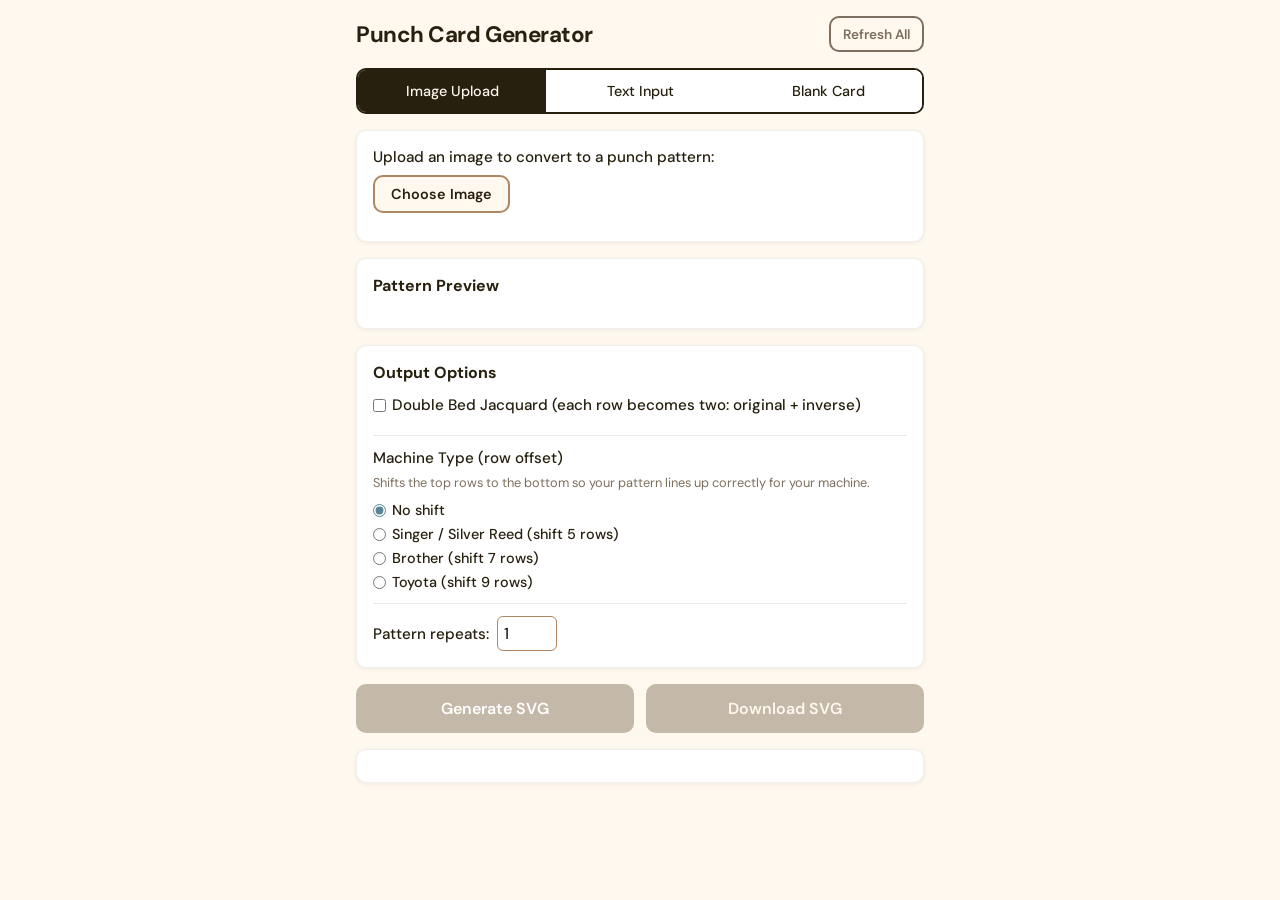
==== commit 7206b561: "Add output options: machine offset, pattern repeats, jacquard grouping, styled file buttons - Add ma" ====
--- a/punchcard-pwa/index.html
+++ b/punchcard-pwa/index.html
@@ -9,19 +9,27 @@
   <link rel="apple-touch-icon" href="icon-192.png">
   <link rel="manifest" href="manifest.json">
   <title>Punch Card Generator</title>
+  <link rel="preconnect" href="https://fonts.googleapis.com">
+  <link rel="preconnect" href="https://fonts.gstatic.com" crossorigin>
+  <link href="https://fonts.googleapis.com/css2?family=DM+Sans:ital,opsz,wght@0,9..40,300;0,9..40,500;0,9..40,700;1,9..40,400&display=swap" rel="stylesheet">
   <style>
     :root {
-      --primary: #2c3e50;
-      --accent: #3498db;
-      --bg: #f5f5f5;
+      --primary: #27200f;
+      --accent: #5b8597;
+      --accent-hover: #7fafc1;
+      --bg: #FEF8EF;
       --card-bg: #ffffff;
-      --error: #e74c3c;
-      --radius: 8px;
+      --error: #c0392b;
+      --muted: #7e6e5e;
+      --lavender: #896e8d;
+      --lilac: #ab96af;
+      --copper: #af8662;
+      --radius: 10px;
       --max-width: 600px;
     }
     * { box-sizing: border-box; margin: 0; padding: 0; }
     body {
-      font-family: -apple-system, BlinkMacSystemFont, 'Segoe UI', system-ui, sans-serif;
+      font-family: 'DM Sans', -apple-system, BlinkMacSystemFont, 'Segoe UI', system-ui, sans-serif;
       background: var(--bg);
       color: var(--primary);
       padding: 16px;
@@ -30,6 +38,8 @@
     }
     h1 {
       font-size: 1.4rem;
+      font-weight: 700;
+      letter-spacing: -0.02em;
       text-align: center;
       margin-bottom: 16px;
     }
@@ -42,33 +52,42 @@
     }
     .mode-toggle button {
       flex: 1;
-      padding: 12px;
+      padding: 12px 6px;
       border: none;
       background: var(--card-bg);
       color: var(--primary);
-      font-size: 1rem;
-      font-weight: 600;
+      font-family: inherit;
+      font-size: 0.9rem;
+      font-weight: 500;
       cursor: pointer;
+      transition: background 0.15s, color 0.15s;
     }
     .mode-toggle button.active {
       background: var(--primary);
-      color: #fff;
+      color: var(--bg);
     }
     section {
       background: var(--card-bg);
       padding: 16px;
       border-radius: var(--radius);
       margin-bottom: 16px;
+      border: 1px solid rgba(126,110,94,0.1);
+      box-shadow: 0 1px 4px rgba(39,32,15,0.07);
     }
     textarea {
       width: 100%;
       font-family: 'Courier New', monospace;
       font-size: 14px;
       padding: 8px;
-      border: 1px solid #ccc;
-      border-radius: 4px;
+      border: 1px solid var(--copper);
+      border-radius: 6px;
       resize: vertical;
       min-height: 200px;
+      background: #fff;
+    }
+    textarea:focus {
+      outline: 2px solid var(--accent);
+      outline-offset: -1px;
     }
     .error {
       color: var(--error);
@@ -80,9 +99,39 @@
       display: block;
       margin-bottom: 8px;
       font-size: 0.95rem;
+      font-weight: 500;
     }
     input[type="file"] {
+      display: none;
+    }
+    .file-btn {
+      display: inline-block;
+      padding: 8px 16px;
+      border: 2px solid var(--copper);
+      border-radius: var(--radius);
+      background: var(--bg);
+      color: var(--primary);
+      font-family: inherit;
+      font-size: 0.9rem;
+      font-weight: 600;
+      cursor: pointer;
+      transition: background 0.15s, border-color 0.15s;
       margin-bottom: 12px;
+    }
+    .file-btn:hover {
+      background: var(--copper);
+      color: #fff;
+      border-color: var(--copper);
+    }
+    .file-btn:active {
+      background: var(--primary);
+      color: var(--bg);
+      border-color: var(--primary);
+    }
+    .file-name {
+      font-size: 0.8rem;
+      color: var(--muted);
+      margin-left: 8px;
     }
     .slider-row {
       display: flex;
@@ -92,11 +141,13 @@
     }
     .slider-row input[type="range"] {
       flex: 1;
+      accent-color: var(--accent);
     }
     .slider-row span {
       min-width: 32px;
       text-align: right;
       font-variant-numeric: tabular-nums;
+      color: var(--muted);
     }
     .checkbox-row {
       margin-bottom: 12px;
@@ -106,6 +157,9 @@
       align-items: center;
       gap: 6px;
       cursor: pointer;
+    }
+    .checkbox-row input[type="checkbox"] {
+      accent-color: var(--accent);
     }
     #imageControls { display: none; }
     #previewContainer {
@@ -113,9 +167,12 @@
       padding: 16px;
       border-radius: var(--radius);
       margin-bottom: 16px;
+      border: 1px solid rgba(126,110,94,0.1);
+      box-shadow: 0 1px 4px rgba(39,32,15,0.07);
     }
     #previewContainer h2 {
       font-size: 1rem;
+      font-weight: 700;
       margin-bottom: 8px;
     }
     #previewGrid {
@@ -127,26 +184,26 @@
     }
     .cell {
       aspect-ratio: 1;
-      background: #eee;
-      border-radius: 1px;
+      background: #e8ddd0;
+      border-radius: 2px;
     }
     .cell.punched {
       background: var(--primary);
     }
     .cell.lead {
-      background: #7f8c8d;
+      background: var(--lilac);
     }
     .cell.editable {
       cursor: pointer;
     }
     .cell.editable:hover {
-      outline: 2px solid var(--accent);
+      outline: 2px solid var(--lavender);
       outline-offset: -2px;
       z-index: 1;
     }
     #rowCount {
       font-size: 0.85rem;
-      color: #666;
+      color: var(--muted);
     }
     .actions {
       display: flex;
@@ -158,25 +215,33 @@
       padding: 14px;
       border: none;
       border-radius: var(--radius);
+      font-family: inherit;
       font-size: 1rem;
       font-weight: 600;
       cursor: pointer;
       min-height: 44px;
+      transition: background 0.15s;
     }
     #generateBtn {
       background: var(--accent);
       color: #fff;
     }
+    #generateBtn:hover:not(:disabled) {
+      background: var(--accent-hover);
+    }
     #generateBtn:disabled {
-      background: #bdc3c7;
+      background: #c4b8a8;
       cursor: not-allowed;
     }
     #downloadBtn {
       background: var(--primary);
-      color: #fff;
+      color: var(--bg);
+    }
+    #downloadBtn:hover:not(:disabled) {
+      background: #3d3422;
     }
     #downloadBtn:disabled {
-      background: #bdc3c7;
+      background: #c4b8a8;
       cursor: not-allowed;
     }
     #svgOutput {
@@ -185,6 +250,8 @@
       padding: 16px;
       overflow-x: auto;
       text-align: center;
+      border: 1px solid rgba(126,110,94,0.1);
+      box-shadow: 0 1px 4px rgba(39,32,15,0.07);
     }
     #svgOutput svg {
       max-width: 100%;
@@ -196,21 +263,23 @@
       border: 2px solid var(--primary);
       background: var(--card-bg);
       color: var(--primary);
+      font-family: inherit;
       font-size: 0.9rem;
       font-weight: 600;
       cursor: pointer;
       border-radius: var(--radius);
+      transition: background 0.15s, color 0.15s;
     }
     .img-mode-btn.active {
       background: var(--primary);
-      color: #fff;
+      color: var(--bg);
     }
     #simplePreviewContainer {
       margin-bottom: 12px;
       max-width: 100%;
       overflow: hidden;
-      border: 1px solid #ccc;
-      border-radius: 4px;
+      border: 1px solid var(--copper);
+      border-radius: 6px;
     }
     #simplePreviewContainer img {
       display: block;
@@ -224,8 +293,8 @@
       user-select: none;
       max-width: 100%;
       overflow: hidden;
-      border: 1px solid #ccc;
-      border-radius: 4px;
+      border: 1px solid var(--copper);
+      border-radius: 6px;
     }
     #cropContainer canvas {
       display: block;
@@ -236,29 +305,41 @@
     .header-row {
       display: flex;
       align-items: center;
-      justify-content: center;
+      justify-content: space-between;
       margin-bottom: 16px;
-      position: relative;
+      gap: 8px;
     }
     .header-row h1 {
       margin-bottom: 0;
+      min-width: 0;
     }
     #refreshAllBtn {
-      position: absolute;
-      right: 0;
+      flex-shrink: 0;
       background: none;
-      border: 2px solid var(--primary);
+      border: 2px solid var(--muted);
       border-radius: var(--radius);
-      color: var(--primary);
+      color: var(--muted);
+      font-family: inherit;
       font-size: 0.85rem;
       font-weight: 600;
       padding: 6px 12px;
       cursor: pointer;
       min-height: 36px;
+      transition: background 0.15s, color 0.15s;
+    }
+    #refreshAllBtn:hover {
+      background: var(--muted);
+      color: var(--bg);
     }
     #refreshAllBtn:active {
       background: var(--primary);
-      color: #fff;
+      color: var(--bg);
+    }
+    input[type="number"] {
+      font-family: inherit;
+    }
+    button {
+      font-family: inherit;
     }
   </style>
 </head>
@@ -277,53 +358,55 @@
   <section id="textSection" class="hidden">
     <div style="display:flex;align-items:center;gap:8px;margin-bottom:8px">
       <label for="txtFileInput" style="margin:0;white-space:nowrap">Load .txt file:</label>
+      <span class="file-btn" id="txtFileBtn">Choose File</span><span class="file-name" id="txtFileName"></span>
       <input type="file" id="txtFileInput" accept=".txt,text/plain">
     </div>
     <textarea id="textInput" placeholder="Enter pattern (24 chars per line)&#10;x = punch, - = blank&#10;&#10;Example:&#10;xx--xx--xx--xx--xx--xx--&#10;--xx--xx--xx--xx--xx--xx"></textarea>
     <div id="textError" class="error"></div>
-    <p style="font-size:0.8rem;color:#888;margin-top:8px">Each line must be exactly 24 characters. Use <strong>x</strong> for a punched hole and <strong>-</strong> for blank. You can also load a .txt file above.</p>
+    <p style="font-size:0.8rem;color:var(--muted);margin-top:8px">Each line must be exactly 24 characters. Use <strong>x</strong> for a punched hole and <strong>-</strong> for blank. You can also load a .txt file above.</p>
   </section>
 
   <section id="blankSection" class="hidden">
     <div style="display:flex;align-items:center;gap:8px">
       <label for="blankRows" style="margin:0;white-space:nowrap">Number of rows:</label>
-      <input type="number" id="blankRows" min="1" max="200" value="20" style="width:70px;padding:6px;border:1px solid #ccc;border-radius:4px;font-size:1rem">
-      <button id="createBlankBtn" style="padding:8px 16px;border:none;border-radius:4px;background:var(--accent);color:#fff;font-size:0.95rem;font-weight:600;cursor:pointer">Create</button>
+      <input type="number" id="blankRows" min="1" max="200" value="20" style="width:70px;padding:6px;border:1px solid var(--copper);border-radius:6px;font-size:1rem">
+      <button id="createBlankBtn" style="padding:8px 16px;border:none;border-radius:6px;background:var(--accent);color:#fff;font-size:0.95rem;font-weight:600;cursor:pointer;font-family:inherit">Create</button>
     </div>
-    <p style="font-size:0.8rem;color:#888;margin-top:8px">Creates an empty card with the specified number of rows. You can then click individual cells in the preview below to design your pattern.</p>
+    <p style="font-size:0.8rem;color:var(--muted);margin-top:8px">Creates an empty card with the specified number of rows. You can then click individual cells in the preview below to design your pattern.</p>
   </section>
 
   <section id="imageSection">
     <label>Upload an image to convert to a punch pattern:</label>
+    <span class="file-btn" id="imageInputBtn">Choose Image</span><span class="file-name" id="imageFileName"></span>
     <input type="file" id="imageInput" accept="image/*">
     <canvas id="hiddenCanvas" style="display:none"></canvas>
     <canvas id="analysisCanvas" style="display:none"></canvas>
-    <div id="imageModeToggle" class="hidden" style="display:flex;gap:8px;margin-bottom:4px">
+    <div id="imageModeToggle" class="hidden" style="gap:8px;margin-bottom:4px">
       <button id="simpleModeBtn" class="img-mode-btn active">Simple</button>
       <button id="chartScanBtn" class="img-mode-btn">Chart Scan</button>
     </div>
-    <p id="imageModeHint" class="hidden" style="font-size:0.8rem;color:#888;margin-bottom:12px"><strong>Simple</strong> converts any image to a 24-pixel-wide pattern. <strong>Chart Scan</strong> is for photos of existing punch card charts — it detects the grid and reads filled/empty cells.</p>
+    <p id="imageModeHint" class="hidden" style="font-size:0.8rem;color:var(--muted);margin-bottom:12px"><strong>Simple</strong> converts any image to a 24-pixel-wide pattern. <strong>Chart Scan</strong> is for photos of existing punch card charts — it detects the grid and reads filled/empty cells.</p>
     <div id="simplePreviewContainer" class="hidden">
       <img id="simplePreviewImg" alt="Uploaded image">
     </div>
     <div id="cropContainer" class="hidden">
-      <p style="font-size:0.8rem;color:#888;margin-bottom:6px">Drag the handles or edges to crop to just the chart area. You can also drag inside the box to reposition it.</p>
+      <p style="font-size:0.8rem;color:var(--muted);margin-bottom:6px">Drag the handles or edges to crop to just the chart area. You can also drag inside the box to reposition it.</p>
       <canvas id="cropCanvas"></canvas>
     </div>
     <div id="chartScanControls" class="hidden">
       <div style="display:flex;align-items:center;gap:8px;margin-bottom:8px">
         <label for="chartRows" style="margin:0;white-space:nowrap">Rows in image:</label>
-        <input type="number" id="chartRows" min="1" max="200" placeholder="e.g. 40" style="width:70px;padding:6px;border:1px solid #ccc;border-radius:4px;font-size:1rem" required>
-        <span style="font-size:0.8rem;color:#666">(required)</span>
+        <input type="number" id="chartRows" min="1" max="200" placeholder="e.g. 40" style="width:70px;padding:6px;border:1px solid var(--copper);border-radius:6px;font-size:1rem" required>
+        <span style="font-size:0.8rem;color:var(--muted)">(required)</span>
       </div>
       <div class="slider-row">
         <label for="sampleSlider" style="margin:0;white-space:nowrap">Sample region:</label>
         <input type="range" id="sampleSlider" min="20" max="70" value="40">
         <span id="sampleValue">40%</span>
       </div>
-      <p style="font-size:0.75rem;color:#999;margin:-4px 0 8px">How much of each cell's center area to sample for darkness. Lower values focus on the very center (ignoring grid lines); raise if marks are being missed.</p>
-      <button id="detectGridBtn" style="width:100%;padding:10px;border:none;border-radius:4px;background:var(--accent);color:#fff;font-size:0.95rem;font-weight:600;cursor:pointer;margin-bottom:8px">Detect Grid &amp; Process</button>
-      <div id="gridStatus" style="font-size:0.85rem;color:#666;margin-bottom:8px"></div>
+      <p style="font-size:0.75rem;color:var(--muted);margin:-4px 0 8px">How much of each cell's center area to sample for darkness. Lower values focus on the very center (ignoring grid lines); raise if marks are being missed.</p>
+      <button id="detectGridBtn" style="width:100%;padding:10px;border:none;border-radius:var(--radius);background:var(--accent);color:#fff;font-size:0.95rem;font-weight:600;cursor:pointer;margin-bottom:8px;font-family:inherit">Detect Grid &amp; Process</button>
+      <div id="gridStatus" style="font-size:0.85rem;color:var(--muted);margin-bottom:8px"></div>
     </div>
     <div id="imageControls">
       <div class="slider-row">
@@ -331,24 +414,54 @@
         <input type="range" id="thresholdSlider" min="0" max="255" value="128">
         <span id="thresholdValue">128</span>
       </div>
-      <p style="font-size:0.75rem;color:#999;margin:-4px 0 4px">Cells darker than this value are marked as punched. 128 = 50% grey. Lower values require darker cells to count as filled; raise if scanned pages have grey backgrounds.</p>
+      <p style="font-size:0.75rem;color:var(--muted);margin:-4px 0 4px">Cells darker than this value are marked as punched. 128 = 50% grey. Lower values require darker cells to count as filled; raise if scanned pages have grey backgrounds.</p>
       <div class="checkbox-row">
         <label><input type="checkbox" id="invertToggle"> Invert (light = punch)</label>
       </div>
-      <p style="font-size:0.75rem;color:#999;margin:-4px 0 8px">Check this if your chart uses light/white marks for punched holes on a dark background.</p>
+      <p style="font-size:0.75rem;color:var(--muted);margin:-4px 0 8px">Check this if your chart uses light/white marks for punched holes on a dark background.</p>
     </div>
   </section>
 
   <div id="previewContainer">
     <h2>Pattern Preview</h2>
-    <p id="previewHint" style="font-size:0.8rem;color:#888;margin-bottom:8px;display:none">Click any cell to toggle it between punched (dark) and blank. The grey rows at top and bottom are lead-in/lead-out rows and cannot be edited.</p>
+    <p id="previewHint" style="font-size:0.8rem;color:var(--muted);margin-bottom:8px;display:none">Click any cell to toggle it between punched (dark) and blank. The grey rows at top and bottom are lead-in/lead-out rows and cannot be edited.</p>
     <div id="previewGrid"></div>
     <div id="rowCount"></div>
   </div>
 
-  <div class="checkbox-row" style="margin-bottom:12px">
-    <label><input type="checkbox" id="jacquardToggle"> Double Bed Jacquard (each row becomes two: original + inverse)</label>
-  </div>
+  <section id="outputOptionsSection">
+    <h2 style="font-size:1rem;font-weight:700;margin-bottom:12px">Output Options</h2>
+
+    <div class="checkbox-row" style="margin-bottom:12px">
+      <label><input type="checkbox" id="jacquardToggle"> Double Bed Jacquard (each row becomes two: original + inverse)</label>
+    </div>
+
+    <hr style="border:none;border-top:1px solid rgba(126,110,94,0.15);margin-bottom:12px">
+
+    <label style="margin-bottom:6px">Machine Type (row offset)</label>
+    <p style="font-size:0.8rem;color:var(--muted);margin-bottom:10px">Shifts the top rows to the bottom so your pattern lines up correctly for your machine.</p>
+    <div style="display:flex;flex-direction:column;gap:6px;margin-bottom:12px">
+      <label style="display:inline-flex;align-items:center;gap:6px;cursor:pointer;font-size:0.9rem;margin:0">
+        <input type="radio" name="machineOffset" value="0" checked style="accent-color:var(--accent)"> No shift
+      </label>
+      <label style="display:inline-flex;align-items:center;gap:6px;cursor:pointer;font-size:0.9rem;margin:0">
+        <input type="radio" name="machineOffset" value="5" style="accent-color:var(--accent)"> Singer / Silver Reed (shift 5 rows)
+      </label>
+      <label style="display:inline-flex;align-items:center;gap:6px;cursor:pointer;font-size:0.9rem;margin:0">
+        <input type="radio" name="machineOffset" value="7" style="accent-color:var(--accent)"> Brother (shift 7 rows)
+      </label>
+      <label style="display:inline-flex;align-items:center;gap:6px;cursor:pointer;font-size:0.9rem;margin:0">
+        <input type="radio" name="machineOffset" value="9" style="accent-color:var(--accent)"> Toyota (shift 9 rows)
+      </label>
+    </div>
+
+    <hr style="border:none;border-top:1px solid rgba(126,110,94,0.15);margin-bottom:12px">
+
+    <div style="display:flex;align-items:center;gap:8px">
+      <label for="repeatCount" style="margin:0;white-space:nowrap">Pattern repeats:</label>
+      <input type="number" id="repeatCount" min="1" max="50" value="1" style="width:60px;padding:6px;border:1px solid var(--copper);border-radius:6px;font-size:1rem">
+    </div>
+  </section>
 
   <div class="actions">
     <button id="generateBtn" disabled>Generate SVG</button>
@@ -428,6 +541,16 @@
     const jacquardToggle = document.getElementById('jacquardToggle');
     const refreshAllBtn = document.getElementById('refreshAllBtn');
 
+    // === CUSTOM FILE BUTTONS ===
+    document.getElementById('imageInputBtn').addEventListener('click', () => imageInput.click());
+    document.getElementById('txtFileBtn').addEventListener('click', () => txtFileInput.click());
+    imageInput.addEventListener('change', function() {
+      document.getElementById('imageFileName').textContent = this.files[0] ? this.files[0].name : '';
+    });
+    txtFileInput.addEventListener('change', function() {
+      document.getElementById('txtFileName').textContent = this.files[0] ? this.files[0].name : '';
+    });
+
     // === REFRESH ALL ===
     refreshAllBtn.addEventListener('click', () => {
       // Reset state
@@ -449,11 +572,14 @@
 
       // Reset image input
       imageInput.value = '';
+      document.getElementById('imageFileName').textContent = '';
+      document.getElementById('txtFileName').textContent = '';
       imageControls.style.display = 'none';
       simplePreviewContainer.classList.add('hidden');
-      cropContainer.style.display = 'none';
-      chartScanControls.style.display = 'none';
-      imageModeHint && (imageModeHint.style.display = '');
+      cropContainer.classList.add('hidden');
+      cropContainer.style.display = '';
+      chartScanControls.classList.add('hidden');
+      chartScanControls.style.display = '';
       thresholdSlider.value = 128;
       thresholdValue.textContent = '128';
       invertToggle.checked = false;
@@ -462,8 +588,21 @@
       chartRowsInput.value = '';
       gridStatus.textContent = '';
 
-      // Reset jacquard and blank card
+      // Reset image mode toggle and sub-mode buttons
+      imageModeToggle.classList.add('hidden');
+      imageModeToggle.style.display = '';
+      imageModeHint.classList.add('hidden');
+      imageModeHint.style.display = '';
+      simpleModeBtn.classList.add('active');
+      chartScanBtn.classList.remove('active');
+
+      // Clear crop canvas
+      cropCanvas.getContext('2d').clearRect(0, 0, cropCanvas.width, cropCanvas.height);
+
+      // Reset jacquard, machine offset, repeats, and blank card
       jacquardToggle.checked = false;
+      document.querySelector('input[name="machineOffset"][value="0"]').checked = true;
+      document.getElementById('repeatCount').value = 1;
       blankRows.value = 20;
 
       // Reset preview and output
@@ -1194,7 +1333,7 @@
       }
 
       gridStatus.textContent = 'Analyzing image...';
-      gridStatus.style.color = '#666';
+      gridStatus.style.color = 'var(--muted)';
       requestAnimationFrame(function() {
         try {
           var imgData = getCroppedImageData();
@@ -1233,7 +1372,7 @@
 
           var numRows = cells.length;
           gridStatus.textContent = '24 cols x ' + numRows + ' rows. Auto-threshold: ' + autoThresh;
-          gridStatus.style.color = '#27ae60';
+          gridStatus.style.color = 'var(--accent)';
         } catch (err) {
           gridStatus.textContent = 'Error: ' + err.message + '. Try adjusting the crop.';
           gridStatus.style.color = 'var(--error)';
@@ -1399,9 +1538,33 @@
       return result;
     }
 
+    function getMachineOffset() {
+      const selected = document.querySelector('input[name="machineOffset"]:checked');
+      return selected ? parseInt(selected.value) : 0;
+    }
+
+    function shiftGridForMachine(grid, offset) {
+      if (offset <= 0 || grid.length === 0) return grid;
+      const shift = offset % grid.length;
+      if (shift === 0) return grid;
+      return grid.slice(shift).concat(grid.slice(0, shift));
+    }
+
+    function repeatGrid(grid, times) {
+      if (times <= 1) return grid;
+      var result = [];
+      for (var i = 0; i < times; i++) {
+        result = result.concat(grid);
+      }
+      return result;
+    }
+
     generateBtn.addEventListener('click', () => {
       if (currentGrid.length === 0) return;
+      var repeats = Math.max(1, Math.min(50, parseInt(document.getElementById('repeatCount').value) || 1));
       var grid = jacquardToggle.checked ? expandJacquard(currentGrid) : currentGrid;
+      grid = repeatGrid(grid, repeats);
+      grid = shiftGridForMachine(grid, getMachineOffset());
       generatedSVGString = generateSVG(grid);
       // Show inline (strip the XML declaration for innerHTML)
       const displaySVG = generatedSVGString.replace(/<\?xml[^?]*\?>/, '');
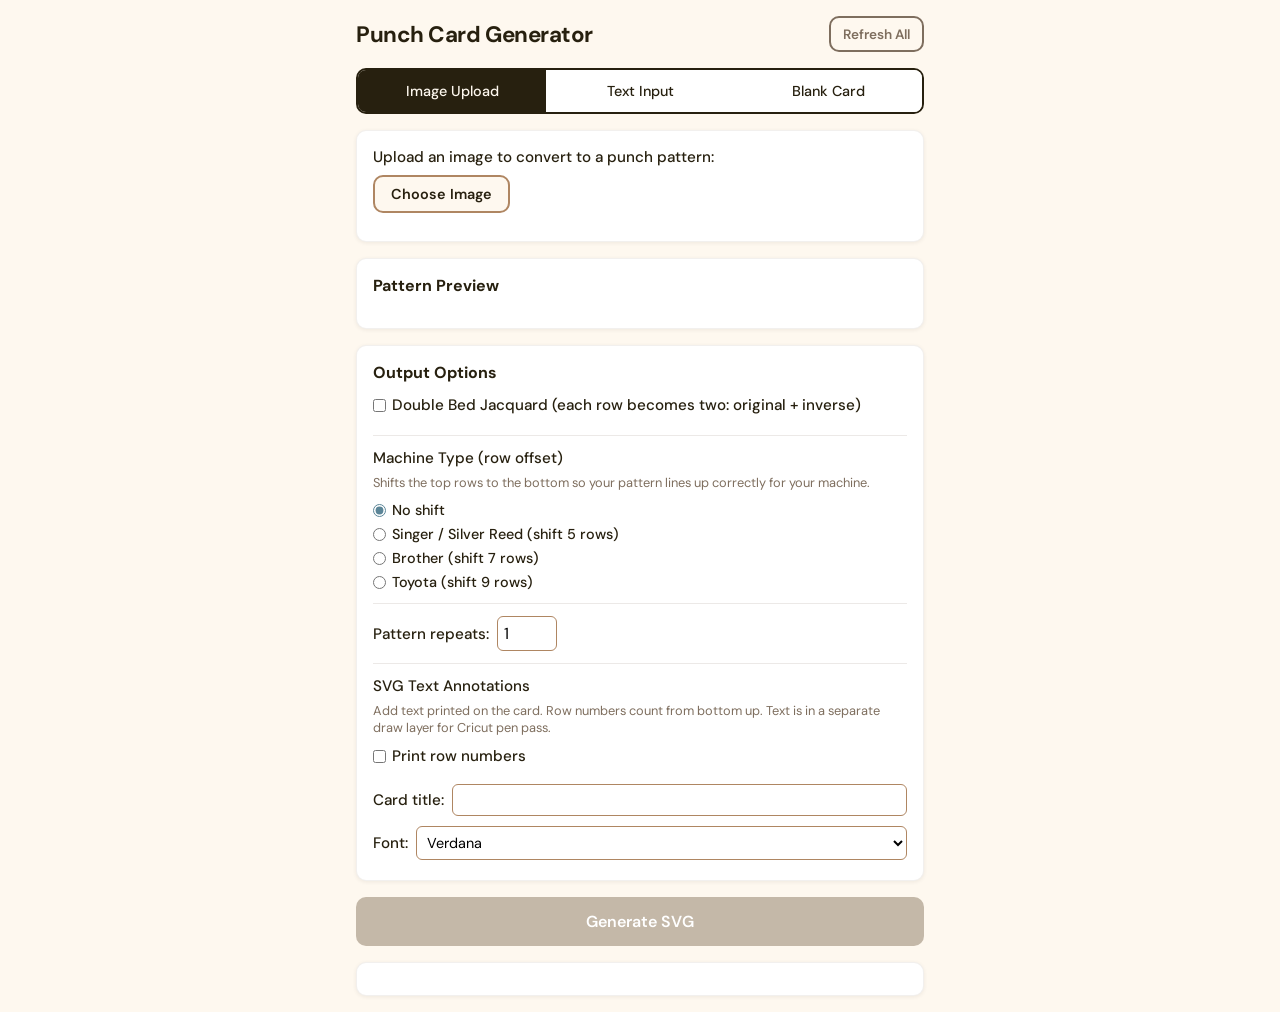
==== commit 789f71c8: "Add Silver Reed layout, row editing, and SVG text annotations - Switch SVG output to Silver Reed 24-" ====
--- a/punchcard-pwa/index.html
+++ b/punchcard-pwa/index.html
@@ -186,9 +186,27 @@
       aspect-ratio: 1;
       background: #e8ddd0;
       border-radius: 2px;
+      position: relative;
     }
     .cell.punched {
       background: var(--primary);
+    }
+    .cell .col-num {
+      display: none;
+      font-size: 0.7rem;
+      font-weight: 700;
+      color: #fff;
+      line-height: 1;
+      text-align: center;
+      pointer-events: none;
+      width: 100%;
+      position: absolute;
+      top: 50%;
+      left: 0;
+      transform: translateY(-50%);
+    }
+    .show-col-nums .cell.punched .col-num {
+      display: block;
     }
     .cell.lead {
       background: var(--lilac);
@@ -200,6 +218,56 @@
       outline: 2px solid var(--lavender);
       outline-offset: -2px;
       z-index: 1;
+    }
+    .edit-rows {
+      grid-template-columns: auto repeat(24, 1fr) auto !important;
+    }
+    .row-gutter {
+      display: flex;
+      align-items: center;
+      justify-content: center;
+      font-size: 0.65rem;
+      color: var(--muted);
+      min-width: 28px;
+      gap: 2px;
+      user-select: none;
+    }
+    .row-gutter.left {
+      justify-content: flex-end;
+      padding-right: 3px;
+    }
+    .row-gutter.right {
+      justify-content: flex-start;
+      padding-left: 3px;
+    }
+    .row-del-btn, .row-add-btn {
+      display: inline-flex;
+      align-items: center;
+      justify-content: center;
+      width: 16px;
+      height: 16px;
+      border: none;
+      border-radius: 3px;
+      font-size: 0.7rem;
+      font-weight: 700;
+      cursor: pointer;
+      padding: 0;
+      line-height: 1;
+      font-family: inherit;
+    }
+    .row-del-btn {
+      background: var(--error);
+      color: #fff;
+    }
+    .row-del-btn:hover {
+      background: #c0392b;
+    }
+    .row-add-btn {
+      background: var(--accent);
+      color: #fff;
+    }
+    .row-add-btn:hover {
+      background: #5a8a5e;
     }
     #rowCount {
       font-size: 0.85rem;
@@ -233,14 +301,24 @@
       background: #c4b8a8;
       cursor: not-allowed;
     }
-    #downloadBtn {
+    .dl-btn {
+      flex: 1;
+      padding: 14px;
+      border: none;
+      border-radius: var(--radius);
+      font-family: inherit;
+      font-size: 0.85rem;
+      font-weight: 600;
+      cursor: pointer;
+      min-height: 44px;
+      transition: background 0.15s;
       background: var(--primary);
       color: var(--bg);
     }
-    #downloadBtn:hover:not(:disabled) {
+    .dl-btn:hover:not(:disabled) {
       background: #3d3422;
     }
-    #downloadBtn:disabled {
+    .dl-btn:disabled {
       background: #c4b8a8;
       cursor: not-allowed;
     }
@@ -300,6 +378,17 @@
       display: block;
       width: 100%;
       height: auto;
+    }
+    #simplePreviewContainer {
+      position: relative;
+    }
+    #simpleGridOverlay {
+      position: absolute;
+      top: 0;
+      left: 0;
+      width: 100%;
+      height: 100%;
+      pointer-events: none;
     }
     .hidden { display: none !important; }
     .header-row {
@@ -388,6 +477,7 @@
     <p id="imageModeHint" class="hidden" style="font-size:0.8rem;color:var(--muted);margin-bottom:12px"><strong>Simple</strong> converts any image to a 24-pixel-wide pattern. <strong>Chart Scan</strong> is for photos of existing punch card charts — it detects the grid and reads filled/empty cells.</p>
     <div id="simplePreviewContainer" class="hidden">
       <img id="simplePreviewImg" alt="Uploaded image">
+      <canvas id="simpleGridOverlay"></canvas>
     </div>
     <div id="cropContainer" class="hidden">
       <p style="font-size:0.8rem;color:var(--muted);margin-bottom:6px">Drag the handles or edges to crop to just the chart area. You can also drag inside the box to reposition it.</p>
@@ -420,11 +510,20 @@
       </div>
       <p style="font-size:0.75rem;color:var(--muted);margin:-4px 0 8px">Check this if your chart uses light/white marks for punched holes on a dark background.</p>
     </div>
+    <div class="checkbox-row" id="gridOverlayToggleRow" style="margin-bottom:8px;display:none">
+      <label><input type="checkbox" id="gridOverlayToggle"> Show grid overlay on source image</label>
+    </div>
   </section>
 
   <div id="previewContainer">
     <h2>Pattern Preview</h2>
     <p id="previewHint" style="font-size:0.8rem;color:var(--muted);margin-bottom:8px;display:none">Click any cell to toggle it between punched (dark) and blank. The grey rows at top and bottom are lead-in/lead-out rows and cannot be edited.</p>
+    <div class="checkbox-row" id="colNumToggleRow" style="margin-bottom:8px;display:none">
+      <label><input type="checkbox" id="colNumToggle"> Show column numbers on punched cells</label>
+    </div>
+    <div class="checkbox-row" id="editRowsToggleRow" style="margin-bottom:8px;display:none">
+      <label><input type="checkbox" id="editRowsToggle"> Edit rows (add / delete)</label>
+    </div>
     <div id="previewGrid"></div>
     <div id="rowCount"></div>
   </div>
@@ -461,11 +560,40 @@
       <label for="repeatCount" style="margin:0;white-space:nowrap">Pattern repeats:</label>
       <input type="number" id="repeatCount" min="1" max="50" value="1" style="width:60px;padding:6px;border:1px solid var(--copper);border-radius:6px;font-size:1rem">
     </div>
+
+    <hr style="border:none;border-top:1px solid rgba(126,110,94,0.15);margin:12px 0">
+
+    <label style="margin-bottom:6px">SVG Text Annotations</label>
+    <p style="font-size:0.8rem;color:var(--muted);margin-bottom:10px">Add text printed on the card. Row numbers count from bottom up. Text is in a separate draw layer for Cricut pen pass.</p>
+
+    <div class="checkbox-row" style="margin-bottom:10px">
+      <label><input type="checkbox" id="rowNumbersToggle"> Print row numbers</label>
+    </div>
+
+    <div style="display:flex;align-items:center;gap:8px;margin-bottom:10px">
+      <label for="cardTitleInput" style="margin:0;white-space:nowrap">Card title:</label>
+      <input type="text" id="cardTitleInput" placeholder="" maxlength="80" style="flex:1;padding:6px;border:1px solid var(--copper);border-radius:6px;font-size:0.9rem;font-family:inherit">
+    </div>
+
+    <div style="display:flex;align-items:center;gap:8px;margin-bottom:4px">
+      <label for="fontPicker" style="margin:0;white-space:nowrap">Font:</label>
+      <select id="fontPicker" style="flex:1;padding:6px;border:1px solid var(--copper);border-radius:6px;font-size:0.9rem;font-family:inherit;background:#fff">
+        <option value="Verdana, Geneva, sans-serif" style="font-family:Verdana,Geneva,sans-serif">Verdana</option>
+        <option value="Arial, Helvetica, sans-serif" style="font-family:Arial,Helvetica,sans-serif">Arial</option>
+        <option value="'Times New Roman', Times, serif" style="font-family:'Times New Roman',Times,serif">Times New Roman</option>
+        <option value="'Courier New', Courier, monospace" style="font-family:'Courier New',Courier,monospace">Courier New</option>
+        <option value="Georgia, serif" style="font-family:Georgia,serif">Georgia</option>
+      </select>
+    </div>
   </section>
 
   <div class="actions">
     <button id="generateBtn" disabled>Generate SVG</button>
-    <button id="downloadBtn" disabled>Download SVG</button>
+  </div>
+  <div class="actions" id="downloadActions" style="display:none">
+    <button id="downloadCutBtn" class="dl-btn" disabled>Cut SVG</button>
+    <button id="downloadDrawBtn" class="dl-btn" disabled>Draw SVG</button>
+    <button id="downloadCombinedBtn" class="dl-btn" disabled>Combined SVG</button>
   </div>
 
   <div id="svgOutput"></div>
@@ -498,6 +626,7 @@
     let cropDragState = null;
     let detectedCells = null;
     let chartScanImageData = null;
+    let gridOverlayInfo = null; // { img, cols, rows, cropRect? }
 
     // === DOM REFS ===
     const textModeBtn = document.getElementById('textModeBtn');
@@ -536,7 +665,10 @@
     const rowCount = document.getElementById('rowCount');
     const previewHint = document.getElementById('previewHint');
     const generateBtn = document.getElementById('generateBtn');
-    const downloadBtn = document.getElementById('downloadBtn');
+    const downloadCutBtn = document.getElementById('downloadCutBtn');
+    const downloadDrawBtn = document.getElementById('downloadDrawBtn');
+    const downloadCombinedBtn = document.getElementById('downloadCombinedBtn');
+    const downloadActions = document.getElementById('downloadActions');
     const svgOutput = document.getElementById('svgOutput');
     const jacquardToggle = document.getElementById('jacquardToggle');
     const refreshAllBtn = document.getElementById('refreshAllBtn');
@@ -599,11 +731,23 @@
       // Clear crop canvas
       cropCanvas.getContext('2d').clearRect(0, 0, cropCanvas.width, cropCanvas.height);
 
-      // Reset jacquard, machine offset, repeats, and blank card
+      // Reset jacquard, machine offset, repeats, column numbers, grid overlay, and blank card
       jacquardToggle.checked = false;
       document.querySelector('input[name="machineOffset"][value="0"]').checked = true;
       document.getElementById('repeatCount').value = 1;
+      document.getElementById('colNumToggle').checked = false;
+      document.getElementById('colNumToggleRow').style.display = 'none';
+      previewGrid.classList.remove('show-col-nums');
+      document.getElementById('editRowsToggle').checked = false;
+      document.getElementById('editRowsToggleRow').style.display = 'none';
+      previewGrid.classList.remove('edit-rows');
+      document.getElementById('gridOverlayToggle').checked = false;
+      document.getElementById('gridOverlayToggleRow').style.display = 'none';
+      gridOverlayInfo = null;
       blankRows.value = 20;
+      document.getElementById('rowNumbersToggle').checked = false;
+      document.getElementById('cardTitleInput').value = '';
+      document.getElementById('fontPicker').selectedIndex = 0;
 
       // Reset preview and output
       previewGrid.innerHTML = '';
@@ -611,7 +755,7 @@
       previewHint.style.display = 'none';
       svgOutput.innerHTML = '';
       generateBtn.disabled = true;
-      downloadBtn.disabled = true;
+      downloadCutBtn.disabled = true; downloadDrawBtn.disabled = true; downloadCombinedBtn.disabled = true; downloadActions.style.display = 'none';
 
       // Reset to image mode
       setMode('image');
@@ -796,6 +940,9 @@
       cropRect = { x: 0, y: 0, w: 1, h: 1 };
       detectedCells = null;
       chartScanImageData = null;
+      gridOverlayInfo = null;
+      gridOverlayToggle.checked = false;
+      gridOverlayToggleRow.style.display = 'none';
       drawCrop();
     }
 
@@ -872,7 +1019,98 @@
       currentGrid = grid;
       renderPreview(grid);
       generateBtn.disabled = false;
-    }
+
+      // Update grid overlay for simple mode
+      if (imageProcessingMode === 'simple' && sourceImage) {
+        gridOverlayInfo = { img: sourceImage, cols: 24, rows: imageHeight, cropRect: null };
+        document.getElementById('gridOverlayToggleRow').style.display = '';
+        drawGridOverlay();
+      }
+    }
+
+    // === GRID OVERLAY ===
+    var simpleGridOverlay = document.getElementById('simpleGridOverlay');
+    var gridOverlayToggle = document.getElementById('gridOverlayToggle');
+    var gridOverlayToggleRow = document.getElementById('gridOverlayToggleRow');
+
+    function drawGridLines(ctx, x0, y0, w, h, cols, rows) {
+      ctx.strokeStyle = 'rgba(255, 80, 80, 0.6)';
+      ctx.lineWidth = 1;
+      var colStep = w / cols;
+      var rowStep = h / rows;
+
+      for (var c = 0; c <= cols; c++) {
+        var x = Math.round(x0 + c * colStep) + 0.5;
+        ctx.beginPath();
+        ctx.moveTo(x, y0);
+        ctx.lineTo(x, y0 + h);
+        ctx.stroke();
+      }
+      for (var r = 0; r <= rows; r++) {
+        var y = Math.round(y0 + r * rowStep) + 0.5;
+        ctx.beginPath();
+        ctx.moveTo(x0, y);
+        ctx.lineTo(x0 + w, y);
+        ctx.stroke();
+      }
+
+      // Column numbers along top
+      var fontSize = Math.max(9, Math.min(14, Math.floor(colStep * 0.6)));
+      ctx.font = 'bold ' + fontSize + 'px sans-serif';
+      ctx.textAlign = 'center';
+      ctx.textBaseline = 'top';
+      for (var c = 0; c < cols; c++) {
+        var cx = x0 + (c + 0.5) * colStep;
+        var ty = y0 + 2;
+        var text = String(c + 1);
+        var tw = ctx.measureText(text).width;
+        ctx.fillStyle = 'rgba(0,0,0,0.55)';
+        ctx.fillRect(cx - tw / 2 - 2, ty, tw + 4, fontSize + 2);
+        ctx.fillStyle = '#fff';
+        ctx.fillText(text, cx, ty + 1);
+      }
+
+      // Row numbers along left
+      ctx.textAlign = 'left';
+      ctx.textBaseline = 'middle';
+      var rowFontSize = Math.max(8, Math.min(13, Math.floor(rowStep * 0.55)));
+      ctx.font = 'bold ' + rowFontSize + 'px sans-serif';
+      for (var r = 0; r < rows; r++) {
+        var cy = y0 + (r + 0.5) * rowStep;
+        var text = String(r + 1);
+        var tw = ctx.measureText(text).width;
+        ctx.fillStyle = 'rgba(0,0,0,0.55)';
+        ctx.fillRect(x0 + 1, cy - rowFontSize / 2 - 1, tw + 4, rowFontSize + 2);
+        ctx.fillStyle = '#fff';
+        ctx.fillText(text, x0 + 3, cy);
+      }
+    }
+
+    function drawSimpleGridOverlay() {
+      if (!gridOverlayInfo || !gridOverlayToggle.checked || imageProcessingMode !== 'simple') {
+        simpleGridOverlay.width = 0;
+        simpleGridOverlay.height = 0;
+        return;
+      }
+      var img = simplePreviewImg;
+      var w = img.naturalWidth;
+      var h = img.naturalHeight;
+      if (!w || !h) return;
+      simpleGridOverlay.width = w;
+      simpleGridOverlay.height = h;
+      var ctx = simpleGridOverlay.getContext('2d');
+      drawGridLines(ctx, 0, 0, w, h, gridOverlayInfo.cols, gridOverlayInfo.rows);
+    }
+
+    function drawGridOverlay() {
+      if (imageProcessingMode === 'simple') {
+        drawSimpleGridOverlay();
+      } else if (imageProcessingMode === 'chartScan') {
+        drawCrop();
+      }
+    }
+
+    gridOverlayToggle.addEventListener('change', drawGridOverlay);
 
     // === CROP UI ===
     function drawCrop() {
@@ -898,18 +1136,34 @@
       ctx.fillRect(0, cy + ch, displayW, displayH - cy - ch);
       ctx.fillRect(0, cy, cx, ch);
       ctx.fillRect(cx + cw, cy, displayW - cx - cw, ch);
-      ctx.strokeStyle = '#fff';
+      ctx.strokeStyle = '#ff6b9d';
       ctx.lineWidth = 2;
       ctx.strokeRect(cx, cy, cw, ch);
-      const hs = 10;
-      ctx.fillStyle = '#fff';
+      const hs = 12;
       var handles = [
         [cx, cy], [cx + cw, cy], [cx, cy + ch], [cx + cw, cy + ch],
         [cx + cw / 2, cy], [cx + cw / 2, cy + ch],
         [cx, cy + ch / 2], [cx + cw, cy + ch / 2]
       ];
       for (var hi = 0; hi < handles.length; hi++) {
-        ctx.fillRect(handles[hi][0] - hs / 2, handles[hi][1] - hs / 2, hs, hs);
+        // Clamp handle position so it stays inside the visible canvas area
+        var hx = Math.max(0, Math.min(displayW - hs, handles[hi][0] - hs / 2));
+        var hy = Math.max(0, Math.min(displayH - hs, handles[hi][1] - hs / 2));
+        ctx.fillStyle = '#ff6b9d';
+        ctx.fillRect(hx, hy, hs, hs);
+        ctx.strokeStyle = '#000';
+        ctx.lineWidth = 1;
+        ctx.strokeRect(hx, hy, hs, hs);
+      }
+
+      // Draw grid overlay inside crop region if enabled
+      if (gridOverlayInfo && gridOverlayToggle.checked && imageProcessingMode === 'chartScan') {
+        ctx.save();
+        ctx.beginPath();
+        ctx.rect(cx, cy, cw, ch);
+        ctx.clip();
+        drawGridLines(ctx, cx, cy, cw, ch, gridOverlayInfo.cols, gridOverlayInfo.rows);
+        ctx.restore();
       }
     }
 
@@ -1373,6 +1627,11 @@
           var numRows = cells.length;
           gridStatus.textContent = '24 cols x ' + numRows + ' rows. Auto-threshold: ' + autoThresh;
           gridStatus.style.color = 'var(--accent)';
+
+          // Update grid overlay for chart scan mode
+          gridOverlayInfo = { img: sourceImage, cols: 24, rows: userRows, cropRect: { x: cropRect.x, y: cropRect.y, w: cropRect.w, h: cropRect.h } };
+          gridOverlayToggleRow.style.display = '';
+          drawGridOverlay();
         } catch (err) {
           gridStatus.textContent = 'Error: ' + err.message + '. Try adjusting the crop.';
           gridStatus.style.color = 'var(--error)';
@@ -1386,46 +1645,134 @@
       if (grid.length === 0) {
         rowCount.textContent = '';
         previewHint.style.display = 'none';
+        document.getElementById('colNumToggleRow').style.display = 'none';
+        document.getElementById('editRowsToggleRow').style.display = 'none';
         return;
       }
       previewHint.style.display = 'block';
+      document.getElementById('colNumToggleRow').style.display = '';
+      document.getElementById('editRowsToggleRow').style.display = '';
+
+      // Apply column number class based on toggle state
+      var showNums = document.getElementById('colNumToggle').checked;
+      previewGrid.classList.toggle('show-col-nums', showNums);
+
+      var editRows = document.getElementById('editRowsToggle').checked;
+      previewGrid.classList.toggle('edit-rows', editRows);
+
+      function addGutters(type, rowIdx) {
+        if (!editRows) return;
+        if (type === 'lead') {
+          var gl = document.createElement('div');
+          gl.className = 'row-gutter left';
+          previewGrid.appendChild(gl);
+        } else {
+          var gl = document.createElement('div');
+          gl.className = 'row-gutter left';
+          gl.innerHTML = '<span>' + (rowIdx + 1) + '</span><button class="row-del-btn" data-del-row="' + rowIdx + '" title="Delete row ' + (rowIdx + 1) + '">\u00d7</button>';
+          previewGrid.appendChild(gl);
+        }
+        return function() {
+          if (!editRows) return;
+          if (type === 'lead') {
+            var gr = document.createElement('div');
+            gr.className = 'row-gutter right';
+            previewGrid.appendChild(gr);
+          } else {
+            var gr = document.createElement('div');
+            gr.className = 'row-gutter right';
+            gr.innerHTML = '<button class="row-add-btn" data-add-after="' + rowIdx + '" title="Add row after ' + (rowIdx + 1) + '">+</button>';
+            previewGrid.appendChild(gr);
+          }
+        };
+      }
 
       // Lead-in rows (2 fully punched)
       for (let r = 0; r < 2; r++) {
+        var addRight = addGutters('lead', r);
         for (let c = 0; c < 24; c++) {
           const cell = document.createElement('div');
           cell.className = 'cell punched lead';
           previewGrid.appendChild(cell);
         }
+        if (addRight) addRight();
       }
 
       // Data rows
       for (let r = 0; r < grid.length; r++) {
+        var addRight = addGutters('data', r);
         for (let c = 0; c < 24; c++) {
           const cell = document.createElement('div');
-          cell.className = 'cell editable' + (grid[r][c] === 'x' ? ' punched' : '');
+          const isPunched = grid[r][c] === 'x';
+          cell.className = 'cell editable' + (isPunched ? ' punched' : '');
           cell.dataset.row = r;
           cell.dataset.col = c;
+          // Always add the column number span so toggling is instant
+          var numSpan = document.createElement('span');
+          numSpan.className = 'col-num';
+          numSpan.textContent = c + 1;
+          cell.appendChild(numSpan);
           previewGrid.appendChild(cell);
         }
+        if (addRight) addRight();
       }
 
       // Lead-out rows (2 fully punched)
       for (let r = 0; r < 2; r++) {
+        var addRight = addGutters('lead', r);
         for (let c = 0; c < 24; c++) {
           const cell = document.createElement('div');
           cell.className = 'cell punched lead';
           previewGrid.appendChild(cell);
         }
+        if (addRight) addRight();
       }
 
       const total = grid.length + 4;
       rowCount.textContent = grid.length + ' data rows + 4 lead rows = ' + total + ' total rows';
     }
 
+    // === COLUMN NUMBER TOGGLE ===
+    document.getElementById('colNumToggle').addEventListener('change', function() {
+      previewGrid.classList.toggle('show-col-nums', this.checked);
+    });
+
+    // === EDIT ROWS TOGGLE ===
+    document.getElementById('editRowsToggle').addEventListener('change', function() {
+      renderPreview(currentGrid);
+    });
+
+    // === ROW DELETE / ADD ===
+    previewGrid.addEventListener('click', function(e) {
+      var delBtn = e.target.closest('[data-del-row]');
+      if (delBtn) {
+        var row = parseInt(delBtn.dataset.delRow);
+        if (currentGrid.length <= 1) return; // keep at least 1 row
+        currentGrid.splice(row, 1);
+        renderPreview(currentGrid);
+        if (currentMode === 'text') textInput.value = currentGrid.join('\n');
+        generatedSVGString = null;
+        svgOutput.innerHTML = '';
+        downloadCutBtn.disabled = true; downloadDrawBtn.disabled = true; downloadCombinedBtn.disabled = true; downloadActions.style.display = 'none';
+        return;
+      }
+      var addBtn = e.target.closest('[data-add-after]');
+      if (addBtn) {
+        var afterRow = parseInt(addBtn.dataset.addAfter);
+        currentGrid.splice(afterRow + 1, 0, '------------------------');
+        renderPreview(currentGrid);
+        if (currentMode === 'text') textInput.value = currentGrid.join('\n');
+        generatedSVGString = null;
+        svgOutput.innerHTML = '';
+        downloadCutBtn.disabled = true; downloadDrawBtn.disabled = true; downloadCombinedBtn.disabled = true; downloadActions.style.display = 'none';
+        return;
+      }
+    });
+
     // === PREVIEW EDITING ===
     previewGrid.addEventListener('click', (e) => {
-      const cell = e.target;
+      var cell = e.target;
+      if (cell.classList.contains('col-num')) cell = cell.parentElement;
       if (!cell.classList.contains('editable')) return;
 
       const row = parseInt(cell.dataset.row);
@@ -1443,23 +1790,23 @@
 
       generatedSVGString = null;
       svgOutput.innerHTML = '';
-      downloadBtn.disabled = true;
+      downloadCutBtn.disabled = true; downloadDrawBtn.disabled = true; downloadCombinedBtn.disabled = true; downloadActions.style.display = 'none';
     });
 
     // === SVG GENERATION ===
     function buildPolygonPoints(h) {
       return [
         '3.0,0', '139.0,0',
-        '140.0,1', '140.0,20', '142.0,22',
+        '140.0,1.7', '140.0,20', '142.0,22',
         '142.0,' + fmtNum(h - 22),
         '140.0,' + fmtNum(h - 20),
-        '140.0,' + fmtNum(h - 1),
+        '140.0,' + fmtNum(h - 1.7),
         '139.0,' + fmtNum(h),
         '3.0,' + fmtNum(h),
-        '2.0,' + fmtNum(h - 1),
+        '2.0,' + fmtNum(h - 1.7),
         '2.0,' + fmtNum(h - 20),
         '0,' + fmtNum(h - 22),
-        '0,22', '2.0,20', '2.0,1'
+        '0,22', '2.0,20', '2.0,1.7'
       ].join(' ');
     }
 
@@ -1469,21 +1816,39 @@
       return String(n);
     }
 
-    function circle(cx, cy, r) {
+    function circle(cx, cy, r, fill) {
       return '<circle cx="' + fmtNum(cx) + '" cy="' + fmtNum(cy) +
-        '" fill="white" r="' + fmtNum(r) + '" stroke="black" stroke-width="' + STROKE_W + '" />';
-    }
-
-    function generateSVG(grid) {
+        '" fill="' + (fill || 'white') + '" r="' + fmtNum(r) + '" stroke="black" stroke-width="' + STROKE_W + '" />';
+    }
+
+    function generateSVG(grid, rowTypes, textOpts) {
       const dataRows = grid.length;
       const totalRows = dataRows + 4;
       const h = totalRows * 5.0;
-      const parts = [];
+
+      var showRowNums = textOpts && textOpts.rowNumbers;
+      var cardTitle = textOpts && textOpts.title ? textOpts.title.trim() : '';
+      var fontFamily = (textOpts && textOpts.fontFamily) || 'Arial, Helvetica, sans-serif';
+      var rowNumFontSize = 3; // mm
+      var titleFontSize = 5; // mm
+
+      // Row numbers inside the card, right of the right edge guide (128.5)
+      // Space between right edge guide and card edge notch (~140) = ~11.5mm
+      var rowNumX = 131.5; // centered in gap between edge guide (128.5) and card edge (~134)
+
+      // Title inside the card, left of the left edge guide (13.5)
+      // Space between card edge notch (~2) and left edge guide = ~11.5mm
+      var titleX = 7.75; // centered in gap between card edge (~2) and edge guide (13.5)
+
+      var parts = [];
 
       parts.push('<?xml version="1.0" encoding="UTF-8" standalone="no"?>');
       parts.push('<svg baseProfile="full" height="' + fmtNum(h) + 'mm" preserveAspectRatio="none" version="1.1" viewBox="0 0 ' + fmtNum(CARD_WIDTH) + ' ' + fmtNum(h) + '" width="' + fmtNum(CARD_WIDTH) + 'mm" xmlns="http://www.w3.org/2000/svg" xmlns:ev="http://www.w3.org/2001/xml-events" xmlns:xlink="http://www.w3.org/1999/xlink">');
       parts.push('<defs />');
 
+      // === CUT GROUP ===
+      parts.push('<g id="cut">');
+
       // Polygon outline
       parts.push('<polygon fill="white" points="' + buildPolygonPoints(h) + '" stroke="black" stroke-width="' + STROKE_W + '" />');
 
@@ -1496,6 +1861,10 @@
 
         // Pattern holes
         const isFullRow = (i < 2) || (i >= totalRows - 2);
+        var holeFill = 'white';
+        if (!isFullRow && rowTypes && rowTypes[i - 2] === 'inverse') {
+          holeFill = '#ab96af';
+        }
         for (let c = 0; c < 24; c++) {
           let punched;
           if (isFullRow) {
@@ -1504,38 +1873,135 @@
             punched = grid[i - 2][c] === 'x';
           }
           if (punched) {
-            parts.push(circle(PATTERN_COLS[c], patternY, PATTERN_R));
+            parts.push(circle(PATTERN_COLS[c], patternY, PATTERN_R, holeFill));
           }
         }
 
         // Right edge guide
         parts.push(circle(EDGE_GUIDE_X[1], patternY, EDGE_R));
 
-        // Transport row (between this pattern row and the next)
+        // Transport holes (Silver Reed: only at top and bottom of card)
         if (i < totalRows - 1) {
           const transportY = 5.0 + i * 5.0;
-          for (const tx of TRANSPORT_X) {
-            parts.push(circle(tx, transportY, TRANSPORT_R));
+          if (i === 0 || i === 2 || i === totalRows - 4 || i === totalRows - 2) {
+            for (const tx of TRANSPORT_X) {
+              parts.push(circle(tx, transportY, TRANSPORT_R));
+            }
           }
         }
+      }
+
+      parts.push('</g>'); // end cut
+
+      // === DRAW GROUP (text annotations — inside the card) ===
+      var hasDrawContent = showRowNums || cardTitle;
+      if (hasDrawContent) {
+        parts.push('<g id="draw">');
+
+        // Row numbers: labels increase bottom-to-top, offset by machine shift.
+        // Top 2 lead-in rows are numbered (continuing the sequence above top data row).
+        // Bottom 2 lead-out rows are NOT numbered.
+        var machineOffset = (textOpts && textOpts.machineOffset) || 0;
+        var patternLen = (textOpts && textOpts.preShiftLen) || dataRows;
+        var shift = patternLen > 0 ? (machineOffset % patternLen) : 0;
+        var row1DrFound = -1;
+        if (showRowNums) {
+          // Data rows (skip bottom 2 data rows — they join the lead-out rows unnumbered)
+          for (var dr = 0; dr < dataRows - 2; dr++) {
+            var rowY = 2.5 + (dr + 2) * 5.0;
+            var bottomUp = dataRows - 1 - dr;
+            var rowLabel = ((patternLen - shift + bottomUp) % patternLen) + 1;
+            if (rowLabel === 1) row1DrFound = dr;
+            parts.push('<text x="' + fmtNum(rowNumX) + '" y="' + fmtNum(rowY) + '" font-family="' + fontFamily + '" font-size="' + rowNumFontSize + '" fill="black" dominant-baseline="central" text-anchor="start">' + rowLabel + '</text>');
+          }
+          // Still need to find row 1 even if it's in the skipped bottom rows
+          if (row1DrFound < 0) {
+            for (var dr = dataRows - 2; dr < dataRows; dr++) {
+              var bottomUp = dataRows - 1 - dr;
+              var rowLabel = ((patternLen - shift + bottomUp) % patternLen) + 1;
+              if (rowLabel === 1) { row1DrFound = dr; break; }
+            }
+          }
+          // Top 2 lead-in rows: continue the sequence above top data row
+          // Top data row (dr=0) label is known; lead-in rows get +1 and +2
+          var topLabel = ((patternLen - shift + dataRows - 1) % patternLen) + 1;
+          for (var li = 0; li < 2; li++) {
+            var leadY = 2.5 + (1 - li) * 5.0; // i=1 then i=0 (second lead-in, then first)
+            var leadLabel = ((topLabel + li) % patternLen) + 1;
+            parts.push('<text x="' + fmtNum(rowNumX) + '" y="' + fmtNum(leadY) + '" font-family="' + fontFamily + '" font-size="' + rowNumFontSize + '" fill="black" dominant-baseline="central" text-anchor="start">' + leadLabel + '</text>');
+          }
+        }
+
+        // Thick separator line just below row "1"
+        if (row1DrFound >= 0) {
+          var sepY = 2.5 + (row1DrFound + 2) * 5.0 + 2.5;
+          parts.push('<line x1="' + fmtNum(EDGE_GUIDE_X[0] - EDGE_R) + '" y1="' + fmtNum(sepY) + '" x2="' + fmtNum(EDGE_GUIDE_X[1] + EDGE_R) + '" y2="' + fmtNum(sepY) + '" stroke="black" stroke-width="0.5" />');
+        }
+
+        // Card title on the left side, rotated 90deg (reading bottom-to-top)
+        if (cardTitle) {
+          var titleCenterY = h / 2;
+          parts.push('<text x="' + fmtNum(titleX) + '" y="' + fmtNum(titleCenterY) + '" font-family="' + fontFamily + '" font-size="' + titleFontSize + '" fill="black" dominant-baseline="central" text-anchor="middle" transform="rotate(-90,' + fmtNum(titleX) + ',' + fmtNum(titleCenterY) + ')">' + escapeXml(cardTitle) + '</text>');
+        }
+
+        parts.push('</g>'); // end draw
       }
 
       parts.push('</svg>');
       return parts.join('');
+    }
+
+    function escapeXml(s) {
+      return s.replace(/&/g, '&amp;').replace(/</g, '&lt;').replace(/>/g, '&gt;').replace(/"/g, '&quot;').replace(/'/g, '&apos;');
+    }
+
+    function extractSVGLayer(svgString, layerId) {
+      // Parse the SVG and return a version containing only the specified layer
+      var parser = new DOMParser();
+      var doc = parser.parseFromString(svgString, 'image/svg+xml');
+      var svg = doc.querySelector('svg');
+      if (!svg) return svgString;
+
+      // Remove layers that don't match
+      var groups = svg.querySelectorAll('g[id]');
+      for (var i = 0; i < groups.length; i++) {
+        if (groups[i].id !== layerId) {
+          groups[i].parentNode.removeChild(groups[i]);
+        }
+      }
+
+      return '<?xml version="1.0" encoding="UTF-8" standalone="no"?>' + new XMLSerializer().serializeToString(svg);
     }
 
     // === ACTIONS ===
     function expandJacquard(grid) {
       var result = [];
-      for (var i = 0; i < grid.length; i++) {
+      var types = [];
+      for (var i = 0; i < grid.length; i += 2) {
+        // Push the pair of original rows
         result.push(grid[i]);
-        var inv = '';
+        types.push('original');
+        if (i + 1 < grid.length) {
+          result.push(grid[i + 1]);
+          types.push('original');
+        }
+        // Push inverse of the pair
+        var inv1 = '';
         for (var c = 0; c < grid[i].length; c++) {
-          inv += grid[i][c] === 'x' ? '-' : 'x';
-        }
-        result.push(inv);
-      }
-      return result;
+          inv1 += grid[i][c] === 'x' ? '-' : 'x';
+        }
+        result.push(inv1);
+        types.push('inverse');
+        if (i + 1 < grid.length) {
+          var inv2 = '';
+          for (var c = 0; c < grid[i + 1].length; c++) {
+            inv2 += grid[i + 1][c] === 'x' ? '-' : 'x';
+          }
+          result.push(inv2);
+          types.push('inverse');
+        }
+      }
+      return { grid: result, types: types };
     }
 
     function getMachineOffset() {
@@ -1543,44 +2009,92 @@
       return selected ? parseInt(selected.value) : 0;
     }
 
-    function shiftGridForMachine(grid, offset) {
-      if (offset <= 0 || grid.length === 0) return grid;
+    function shiftGridForMachine(grid, offset, types) {
+      if (offset <= 0 || grid.length === 0) return { grid: grid, types: types };
       const shift = offset % grid.length;
-      if (shift === 0) return grid;
-      return grid.slice(shift).concat(grid.slice(0, shift));
-    }
-
-    function repeatGrid(grid, times) {
-      if (times <= 1) return grid;
-      var result = [];
+      if (shift === 0) return { grid: grid, types: types };
+      return {
+        grid: grid.slice(shift).concat(grid.slice(0, shift)),
+        types: types ? types.slice(shift).concat(types.slice(0, shift)) : null
+      };
+    }
+
+    function repeatGrid(grid, times, types) {
+      if (times <= 1) return { grid: grid, types: types };
+      var resultGrid = [];
+      var resultTypes = types ? [] : null;
       for (var i = 0; i < times; i++) {
-        result = result.concat(grid);
-      }
-      return result;
+        resultGrid = resultGrid.concat(grid);
+        if (types) resultTypes = resultTypes.concat(types);
+      }
+      return { grid: resultGrid, types: resultTypes };
+    }
+
+    function getTextOpts() {
+      return {
+        rowNumbers: document.getElementById('rowNumbersToggle').checked,
+        title: document.getElementById('cardTitleInput').value,
+        fontFamily: document.getElementById('fontPicker').value
+      };
     }
 
     generateBtn.addEventListener('click', () => {
       if (currentGrid.length === 0) return;
       var repeats = Math.max(1, Math.min(50, parseInt(document.getElementById('repeatCount').value) || 1));
-      var grid = jacquardToggle.checked ? expandJacquard(currentGrid) : currentGrid;
-      grid = repeatGrid(grid, repeats);
-      grid = shiftGridForMachine(grid, getMachineOffset());
-      generatedSVGString = generateSVG(grid);
+      var grid, rowTypes = null;
+      if (jacquardToggle.checked) {
+        var jq = expandJacquard(currentGrid);
+        grid = jq.grid;
+        rowTypes = jq.types;
+      } else {
+        grid = currentGrid;
+      }
+      var rp = repeatGrid(grid, repeats, rowTypes);
+      grid = rp.grid;
+      rowTypes = rp.types;
+      var preShiftLen = grid.length;
+      var offset = getMachineOffset();
+      var sh = shiftGridForMachine(grid, offset, rowTypes);
+      grid = sh.grid;
+      rowTypes = sh.types;
+      var textOpts = getTextOpts();
+      textOpts.preShiftLen = preShiftLen;
+      textOpts.machineOffset = offset;
+      generatedSVGString = generateSVG(grid, rowTypes, textOpts);
       // Show inline (strip the XML declaration for innerHTML)
       const displaySVG = generatedSVGString.replace(/<\?xml[^?]*\?>/, '');
       svgOutput.innerHTML = displaySVG;
-      downloadBtn.disabled = false;
-    });
-
-    downloadBtn.addEventListener('click', () => {
-      if (!generatedSVGString) return;
-      const blob = new Blob([generatedSVGString], { type: 'image/svg+xml' });
-      const url = URL.createObjectURL(blob);
-      const a = document.createElement('a');
+      // Enable download buttons
+      var hasDrawContent = textOpts.rowNumbers || textOpts.title.trim();
+      downloadActions.style.display = 'flex';
+      downloadCombinedBtn.disabled = false;
+      downloadCutBtn.disabled = false;
+      downloadDrawBtn.disabled = !hasDrawContent;
+    });
+
+    function downloadSVG(svgStr, suffix) {
+      var blob = new Blob([svgStr], { type: 'image/svg+xml' });
+      var url = URL.createObjectURL(blob);
+      var a = document.createElement('a');
       a.href = url;
-      a.download = 'punchcard-' + Date.now() + '.svg';
+      a.download = 'punchcard-' + suffix + '-' + Date.now() + '.svg';
       a.click();
       URL.revokeObjectURL(url);
+    }
+
+    downloadCombinedBtn.addEventListener('click', () => {
+      if (!generatedSVGString) return;
+      downloadSVG(generatedSVGString, 'combined');
+    });
+
+    downloadCutBtn.addEventListener('click', () => {
+      if (!generatedSVGString) return;
+      downloadSVG(extractSVGLayer(generatedSVGString, 'cut'), 'cut');
+    });
+
+    downloadDrawBtn.addEventListener('click', () => {
+      if (!generatedSVGString) return;
+      downloadSVG(extractSVGLayer(generatedSVGString, 'draw'), 'draw');
     });
 
     // === PWA ===
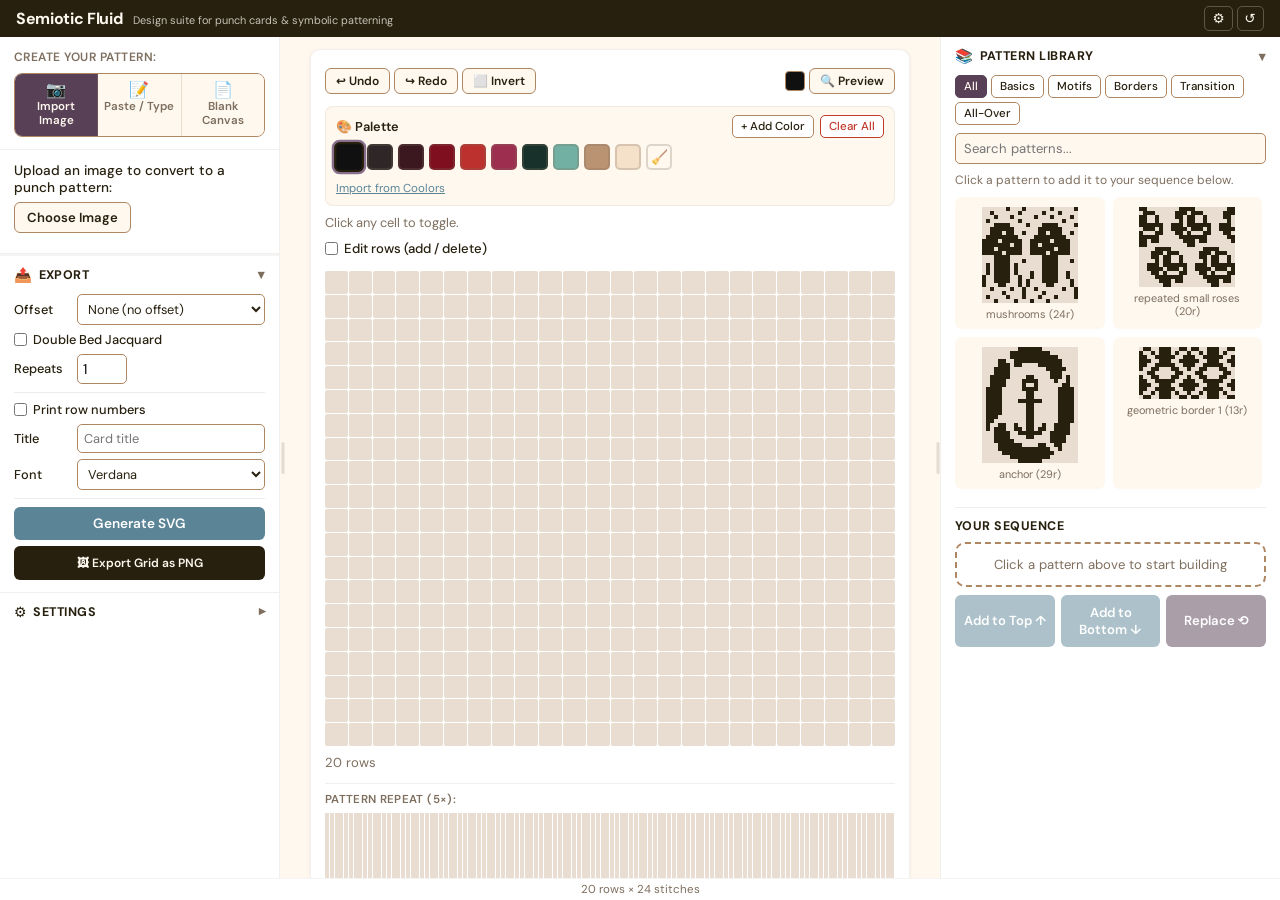
==== commit f7b4cd45: "wip: overlay mode, invert, refresh simplification, issue-8 fixes - Replace colNumberToggle checkbox " ====
--- a/punchcard-pwa/index.html
+++ b/punchcard-pwa/index.html
@@ -5,2104 +5,387 @@
   <meta name="viewport" content="width=device-width, initial-scale=1.0">
   <meta name="apple-mobile-web-app-capable" content="yes">
   <meta name="apple-mobile-web-app-status-bar-style" content="black-translucent">
-  <meta name="apple-mobile-web-app-title" content="Punch Card">
+  <meta name="apple-mobile-web-app-title" content="Semiotic Fluid">
   <link rel="apple-touch-icon" href="icon-192.png">
   <link rel="manifest" href="manifest.json">
-  <title>Punch Card Generator</title>
+  <title>Semiotic Fluid</title>
   <link rel="preconnect" href="https://fonts.googleapis.com">
   <link rel="preconnect" href="https://fonts.gstatic.com" crossorigin>
   <link href="https://fonts.googleapis.com/css2?family=DM+Sans:ital,opsz,wght@0,9..40,300;0,9..40,500;0,9..40,700;1,9..40,400&display=swap" rel="stylesheet">
-  <style>
-    :root {
-      --primary: #27200f;
-      --accent: #5b8597;
-      --accent-hover: #7fafc1;
-      --bg: #FEF8EF;
-      --card-bg: #ffffff;
-      --error: #c0392b;
-      --muted: #7e6e5e;
-      --lavender: #896e8d;
-      --lilac: #ab96af;
-      --copper: #af8662;
-      --radius: 10px;
-      --max-width: 600px;
-    }
-    * { box-sizing: border-box; margin: 0; padding: 0; }
-    body {
-      font-family: 'DM Sans', -apple-system, BlinkMacSystemFont, 'Segoe UI', system-ui, sans-serif;
-      background: var(--bg);
-      color: var(--primary);
-      padding: 16px;
-      max-width: var(--max-width);
-      margin: 0 auto;
-    }
-    h1 {
-      font-size: 1.4rem;
-      font-weight: 700;
-      letter-spacing: -0.02em;
-      text-align: center;
-      margin-bottom: 16px;
-    }
-    .mode-toggle {
-      display: flex;
-      margin-bottom: 16px;
-      border-radius: var(--radius);
-      overflow: hidden;
-      border: 2px solid var(--primary);
-    }
-    .mode-toggle button {
-      flex: 1;
-      padding: 12px 6px;
-      border: none;
-      background: var(--card-bg);
-      color: var(--primary);
-      font-family: inherit;
-      font-size: 0.9rem;
-      font-weight: 500;
-      cursor: pointer;
-      transition: background 0.15s, color 0.15s;
-    }
-    .mode-toggle button.active {
-      background: var(--primary);
-      color: var(--bg);
-    }
-    section {
-      background: var(--card-bg);
-      padding: 16px;
-      border-radius: var(--radius);
-      margin-bottom: 16px;
-      border: 1px solid rgba(126,110,94,0.1);
-      box-shadow: 0 1px 4px rgba(39,32,15,0.07);
-    }
-    textarea {
-      width: 100%;
-      font-family: 'Courier New', monospace;
-      font-size: 14px;
-      padding: 8px;
-      border: 1px solid var(--copper);
-      border-radius: 6px;
-      resize: vertical;
-      min-height: 200px;
-      background: #fff;
-    }
-    textarea:focus {
-      outline: 2px solid var(--accent);
-      outline-offset: -1px;
-    }
-    .error {
-      color: var(--error);
-      font-size: 0.85rem;
-      margin-top: 8px;
-      white-space: pre-line;
-    }
-    label {
-      display: block;
-      margin-bottom: 8px;
-      font-size: 0.95rem;
-      font-weight: 500;
-    }
-    input[type="file"] {
-      display: none;
-    }
-    .file-btn {
-      display: inline-block;
-      padding: 8px 16px;
-      border: 2px solid var(--copper);
-      border-radius: var(--radius);
-      background: var(--bg);
-      color: var(--primary);
-      font-family: inherit;
-      font-size: 0.9rem;
-      font-weight: 600;
-      cursor: pointer;
-      transition: background 0.15s, border-color 0.15s;
-      margin-bottom: 12px;
-    }
-    .file-btn:hover {
-      background: var(--copper);
-      color: #fff;
-      border-color: var(--copper);
-    }
-    .file-btn:active {
-      background: var(--primary);
-      color: var(--bg);
-      border-color: var(--primary);
-    }
-    .file-name {
-      font-size: 0.8rem;
-      color: var(--muted);
-      margin-left: 8px;
-    }
-    .slider-row {
-      display: flex;
-      align-items: center;
-      gap: 8px;
-      margin-bottom: 8px;
-    }
-    .slider-row input[type="range"] {
-      flex: 1;
-      accent-color: var(--accent);
-    }
-    .slider-row span {
-      min-width: 32px;
-      text-align: right;
-      font-variant-numeric: tabular-nums;
-      color: var(--muted);
-    }
-    .checkbox-row {
-      margin-bottom: 12px;
-    }
-    .checkbox-row label {
-      display: inline-flex;
-      align-items: center;
-      gap: 6px;
-      cursor: pointer;
-    }
-    .checkbox-row input[type="checkbox"] {
-      accent-color: var(--accent);
-    }
-    #imageControls { display: none; }
-    #previewContainer {
-      background: var(--card-bg);
-      padding: 16px;
-      border-radius: var(--radius);
-      margin-bottom: 16px;
-      border: 1px solid rgba(126,110,94,0.1);
-      box-shadow: 0 1px 4px rgba(39,32,15,0.07);
-    }
-    #previewContainer h2 {
-      font-size: 1rem;
-      font-weight: 700;
-      margin-bottom: 8px;
-    }
-    #previewGrid {
-      display: grid;
-      grid-template-columns: repeat(24, 1fr);
-      gap: 1px;
-      margin-bottom: 8px;
-      max-width: 100%;
-    }
-    .cell {
-      aspect-ratio: 1;
-      background: #e8ddd0;
-      border-radius: 2px;
-      position: relative;
-    }
-    .cell.punched {
-      background: var(--primary);
-    }
-    .cell .col-num {
-      display: none;
-      font-size: 0.7rem;
-      font-weight: 700;
-      color: #fff;
-      line-height: 1;
-      text-align: center;
-      pointer-events: none;
-      width: 100%;
-      position: absolute;
-      top: 50%;
-      left: 0;
-      transform: translateY(-50%);
-    }
-    .show-col-nums .cell.punched .col-num {
-      display: block;
-    }
-    .cell.lead {
-      background: var(--lilac);
-    }
-    .cell.editable {
-      cursor: pointer;
-    }
-    .cell.editable:hover {
-      outline: 2px solid var(--lavender);
-      outline-offset: -2px;
-      z-index: 1;
-    }
-    .edit-rows {
-      grid-template-columns: auto repeat(24, 1fr) auto !important;
-    }
-    .row-gutter {
-      display: flex;
-      align-items: center;
-      justify-content: center;
-      font-size: 0.65rem;
-      color: var(--muted);
-      min-width: 28px;
-      gap: 2px;
-      user-select: none;
-    }
-    .row-gutter.left {
-      justify-content: flex-end;
-      padding-right: 3px;
-    }
-    .row-gutter.right {
-      justify-content: flex-start;
-      padding-left: 3px;
-    }
-    .row-del-btn, .row-add-btn {
-      display: inline-flex;
-      align-items: center;
-      justify-content: center;
-      width: 16px;
-      height: 16px;
-      border: none;
-      border-radius: 3px;
-      font-size: 0.7rem;
-      font-weight: 700;
-      cursor: pointer;
-      padding: 0;
-      line-height: 1;
-      font-family: inherit;
-    }
-    .row-del-btn {
-      background: var(--error);
-      color: #fff;
-    }
-    .row-del-btn:hover {
-      background: #c0392b;
-    }
-    .row-add-btn {
-      background: var(--accent);
-      color: #fff;
-    }
-    .row-add-btn:hover {
-      background: #5a8a5e;
-    }
-    #rowCount {
-      font-size: 0.85rem;
-      color: var(--muted);
-    }
-    .actions {
-      display: flex;
-      gap: 12px;
-      margin-bottom: 16px;
-    }
-    .actions button {
-      flex: 1;
-      padding: 14px;
-      border: none;
-      border-radius: var(--radius);
-      font-family: inherit;
-      font-size: 1rem;
-      font-weight: 600;
-      cursor: pointer;
-      min-height: 44px;
-      transition: background 0.15s;
-    }
-    #generateBtn {
-      background: var(--accent);
-      color: #fff;
-    }
-    #generateBtn:hover:not(:disabled) {
-      background: var(--accent-hover);
-    }
-    #generateBtn:disabled {
-      background: #c4b8a8;
-      cursor: not-allowed;
-    }
-    .dl-btn {
-      flex: 1;
-      padding: 14px;
-      border: none;
-      border-radius: var(--radius);
-      font-family: inherit;
-      font-size: 0.85rem;
-      font-weight: 600;
-      cursor: pointer;
-      min-height: 44px;
-      transition: background 0.15s;
-      background: var(--primary);
-      color: var(--bg);
-    }
-    .dl-btn:hover:not(:disabled) {
-      background: #3d3422;
-    }
-    .dl-btn:disabled {
-      background: #c4b8a8;
-      cursor: not-allowed;
-    }
-    #svgOutput {
-      background: var(--card-bg);
-      border-radius: var(--radius);
-      padding: 16px;
-      overflow-x: auto;
-      text-align: center;
-      border: 1px solid rgba(126,110,94,0.1);
-      box-shadow: 0 1px 4px rgba(39,32,15,0.07);
-    }
-    #svgOutput svg {
-      max-width: 100%;
-      height: auto;
-    }
-    .img-mode-btn {
-      flex: 1;
-      padding: 8px;
-      border: 2px solid var(--primary);
-      background: var(--card-bg);
-      color: var(--primary);
-      font-family: inherit;
-      font-size: 0.9rem;
-      font-weight: 600;
-      cursor: pointer;
-      border-radius: var(--radius);
-      transition: background 0.15s, color 0.15s;
-    }
-    .img-mode-btn.active {
-      background: var(--primary);
-      color: var(--bg);
-    }
-    #simplePreviewContainer {
-      margin-bottom: 12px;
-      max-width: 100%;
-      overflow: hidden;
-      border: 1px solid var(--copper);
-      border-radius: 6px;
-    }
-    #simplePreviewContainer img {
-      display: block;
-      width: 100%;
-      height: auto;
-    }
-    #cropContainer {
-      position: relative;
-      margin-bottom: 12px;
-      touch-action: none;
-      user-select: none;
-      max-width: 100%;
-      overflow: hidden;
-      border: 1px solid var(--copper);
-      border-radius: 6px;
-    }
-    #cropContainer canvas {
-      display: block;
-      width: 100%;
-      height: auto;
-    }
-    #simplePreviewContainer {
-      position: relative;
-    }
-    #simpleGridOverlay {
-      position: absolute;
-      top: 0;
-      left: 0;
-      width: 100%;
-      height: 100%;
-      pointer-events: none;
-    }
-    .hidden { display: none !important; }
-    .header-row {
-      display: flex;
-      align-items: center;
-      justify-content: space-between;
-      margin-bottom: 16px;
-      gap: 8px;
-    }
-    .header-row h1 {
-      margin-bottom: 0;
-      min-width: 0;
-    }
-    #refreshAllBtn {
-      flex-shrink: 0;
-      background: none;
-      border: 2px solid var(--muted);
-      border-radius: var(--radius);
-      color: var(--muted);
-      font-family: inherit;
-      font-size: 0.85rem;
-      font-weight: 600;
-      padding: 6px 12px;
-      cursor: pointer;
-      min-height: 36px;
-      transition: background 0.15s, color 0.15s;
-    }
-    #refreshAllBtn:hover {
-      background: var(--muted);
-      color: var(--bg);
-    }
-    #refreshAllBtn:active {
-      background: var(--primary);
-      color: var(--bg);
-    }
-    input[type="number"] {
-      font-family: inherit;
-    }
-    button {
-      font-family: inherit;
-    }
-  </style>
+  <link rel="stylesheet" href="css/main.css">
 </head>
 <body>
-  <div class="header-row">
-    <h1>Punch Card Generator</h1>
-    <button id="refreshAllBtn">Refresh All</button>
+
+  <!-- ===== HEADER BAR ===== -->
+  <header class="sf-header">
+    <div class="sf-header-brand">
+      <h1 class="sf-logo">Semiotic Fluid</h1>
+      <span class="sf-tagline">Design suite for punch cards &amp; symbolic patterning</span>
+    </div>
+    <div class="sf-header-actions">
+      <button id="settingsBtn" class="sf-icon-btn" title="Settings">⚙️</button>
+      <button id="refreshAllBtn" class="sf-icon-btn" title="Reset everything">↺</button>
+    </div>
+  </header>
+
+  <!-- ===== MOBILE NAV BAR (visible ≤ 800px) ===== -->
+  <nav class="sf-mobile-nav">
+    <div class="sf-mobile-nav-inner">
+      <button class="sf-mobile-nav-btn active" data-mobile-panel="canvas">
+        <span class="sf-nav-icon">🎨</span> Canvas
+      </button>
+      <button class="sf-mobile-nav-btn" data-mobile-panel="left">
+        <span class="sf-nav-icon">📷</span> Import
+      </button>
+      <button class="sf-mobile-nav-btn" data-mobile-panel="right">
+        <span class="sf-nav-icon">📚</span> Library
+      </button>
+    </div>
+  </nav>
+
+  <!-- ===== MAIN LAYOUT: Left Panel | Canvas | Right Panel ===== -->
+  <div class="sf-main">
+
+    <!-- ========== LEFT PANEL — Import + Export + Settings ========== -->
+    <div class="sf-left-panel" id="leftPanel">
+
+      <!-- SECTION: 3-Way Input Selector -->
+      <div class="sf-input-selector" id="inputSelector">
+        <div class="sf-input-selector-label">Create your pattern:</div>
+        <div class="sf-input-tabs">
+          <button class="sf-input-tab active" data-input="image">
+            <span class="sf-input-tab-icon">📷</span>
+            <span class="sf-input-tab-text">Import Image</span>
+          </button>
+          <button class="sf-input-tab" data-input="text">
+            <span class="sf-input-tab-icon">📝</span>
+            <span class="sf-input-tab-text">Paste / Type</span>
+          </button>
+          <button class="sf-input-tab" data-input="blank">
+            <span class="sf-input-tab-icon">📄</span>
+            <span class="sf-input-tab-text">Blank Canvas</span>
+          </button>
+        </div>
+      </div>
+
+      <!-- INPUT: Import Image (shown when image tab active) -->
+      <div class="sf-input-panel" id="inputImage">
+        <label>Upload an image to convert to a punch pattern:</label>
+        <span class="file-btn" id="imageInputBtn">Choose Image</span><span class="file-name" id="imageFileName"></span>
+        <input type="file" id="imageInput" accept="image/*">
+        <canvas id="hiddenCanvas" style="display:none"></canvas>
+        <canvas id="analysisCanvas" style="display:none"></canvas>
+        <div id="imageModeToggle" class="hidden" style="gap:8px;margin-bottom:4px">
+          <button id="simpleModeBtn" class="img-mode-btn active">Simple</button>
+          <button id="chartScanBtn" class="img-mode-btn">Chart Scan</button>
+        </div>
+        <p id="imageModeHint" class="hidden" style="font-size:0.8rem;color:var(--muted);margin-bottom:12px"><strong>Simple</strong> converts any image to a pattern. <strong>Chart Scan</strong> detects grid cells from photos of existing charts.</p>
+        <div id="simplePreviewContainer" class="hidden">
+          <img id="simplePreviewImg" alt="Uploaded image">
+          <canvas id="simpleGridOverlay"></canvas>
+        </div>
+        <div id="cropContainer" class="hidden">
+          <p style="font-size:0.8rem;color:var(--muted);margin-bottom:6px">Drag handles to crop to the chart area.</p>
+          <canvas id="cropCanvas"></canvas>
+        </div>
+        <div id="chartScanControls" class="hidden">
+          <div style="display:flex;align-items:center;gap:8px;margin-bottom:8px">
+            <label for="chartRows" style="margin:0;white-space:nowrap">Rows in image:</label>
+            <input type="number" id="chartRows" min="1" max="200" placeholder="e.g. 40" style="width:70px;padding:6px;border:1px solid var(--copper);border-radius:6px;font-size:1rem" required>
+            <span style="font-size:0.8rem;color:var(--muted)">(required)</span>
+          </div>
+          <div class="slider-row">
+            <label for="sampleSlider" style="margin:0;white-space:nowrap">Sample region:</label>
+            <input type="range" id="sampleSlider" min="20" max="70" value="40">
+            <span id="sampleValue">40%</span>
+          </div>
+          <p style="font-size:0.75rem;color:var(--muted);margin:-4px 0 8px">How much of each cell's center to sample. Lower = focus on center.</p>
+          <button id="detectGridBtn" style="width:100%;padding:10px;border:none;border-radius:var(--radius);background:var(--accent);color:#fff;font-size:0.95rem;font-weight:600;cursor:pointer;margin-bottom:8px;font-family:inherit">Detect Grid &amp; Process</button>
+          <div id="gridStatus" style="font-size:0.85rem;color:var(--muted);margin-bottom:8px"></div>
+        </div>
+        <div id="imageControls">
+          <div class="slider-row">
+            <label for="thresholdSlider" style="margin:0;white-space:nowrap">Threshold:</label>
+            <input type="range" id="thresholdSlider" min="0" max="255" value="128">
+            <span id="thresholdValue">128</span>
+          </div>
+          <p style="font-size:0.75rem;color:var(--muted);margin:-4px 0 4px">Cells darker than this value are punched. 128 = 50% grey.</p>
+          <div class="checkbox-row">
+            <label><input type="checkbox" id="invertToggle"> Invert (light = punch)</label>
+          </div>
+        </div>
+        <div class="checkbox-row" id="gridOverlayToggleRow" style="margin-bottom:8px;display:none">
+          <label><input type="checkbox" id="gridOverlayToggle"> Show grid overlay</label>
+        </div>
+      </div>
+
+      <!-- INPUT: Paste / Type Pattern (hidden initially) -->
+      <div class="sf-input-panel" id="inputText" style="display:none">
+        <div style="display:flex;align-items:center;gap:8px;margin-bottom:8px">
+          <label for="txtFileInput" style="margin:0;white-space:nowrap">Load .txt file:</label>
+          <span class="file-btn" id="txtFileBtn">Choose File</span><span class="file-name" id="txtFileName"></span>
+          <input type="file" id="txtFileInput" accept=".txt,text/plain">
+        </div>
+        <textarea id="textInput" placeholder="Enter pattern (24 chars per line)&#10;x = punch, - = blank&#10;&#10;Example:&#10;xx--xx--xx--xx--xx--xx--&#10;--xx--xx--xx--xx--xx--xx"></textarea>
+        <div id="textError" class="error"></div>
+        <p style="font-size:0.8rem;color:var(--muted);margin-top:8px">Each line = 24 chars. <strong>x</strong> = punched, <strong>-</strong> = blank.</p>
+      </div>
+
+      <!-- INPUT: Blank Canvas (hidden initially) -->
+      <div class="sf-input-panel" id="inputBlank" style="display:none">
+        <div style="display:flex;align-items:center;gap:8px">
+          <label for="blankRows" style="margin:0;white-space:nowrap">Rows:</label>
+          <input type="number" id="blankRows" min="1" max="200" value="20" style="width:70px;padding:6px;border:1px solid var(--copper);border-radius:6px;font-size:1rem">
+          <button id="createBlankBtn" style="padding:8px 16px;border:none;border-radius:6px;background:var(--accent);color:#fff;font-size:0.95rem;font-weight:600;cursor:pointer;font-family:inherit">Create</button>
+        </div>
+        <p style="font-size:0.8rem;color:var(--muted);margin-top:8px">Creates an empty card. Click cells to design your pattern.</p>
+      </div>
+
+      <!-- DIVIDER -->
+      <div class="sf-panel-divider"></div>
+
+      <!-- SECTION: Export -->
+      <div class="sf-section" id="sectionExport">
+        <div class="sf-section-header" data-section="sectionExport">
+          <span class="sf-section-title"><span class="sf-sec-icon">📤</span> Export</span>
+          <span class="sf-section-chevron">▼</span>
+        </div>
+        <div class="sf-section-body">
+
+          <!-- Machine & Pattern section -->
+          <div class="sf-export-section">
+            <div class="sf-export-row">
+              <label for="machineProfile" class="sf-export-label">Offset</label>
+              <select id="machineProfile" class="sf-export-select">
+                <option value="0">None (no offset)</option>
+                <option value="5">Singer / Silver Reed (+5)</option>
+                <option value="7">Brother (+7)</option>
+                <option value="9">Toyota (+9)</option>
+              </select>
+            </div>
+            <div class="sf-export-row">
+              <label class="sf-export-label sf-export-check">
+                <input type="checkbox" id="jacquardToggle"> Double Bed Jacquard
+              </label>
+            </div>
+            <div class="sf-export-row">
+              <label for="repeatCount" class="sf-export-label">Repeats</label>
+              <input type="number" id="repeatCount" min="1" max="50" value="1" class="sf-export-input-sm">
+            </div>
+          </div>
+
+          <div class="sf-export-divider"></div>
+
+          <!-- Annotations section -->
+          <div class="sf-export-section">
+            <div class="sf-export-row">
+              <label class="sf-export-label sf-export-check">
+                <input type="checkbox" id="rowNumbersToggle"> Print row numbers
+              </label>
+            </div>
+            <div class="sf-export-row">
+              <label for="cardTitleInput" class="sf-export-label">Title</label>
+              <input type="text" id="cardTitleInput" placeholder="Card title" maxlength="80" class="sf-export-input">
+            </div>
+            <div class="sf-export-row">
+              <label for="fontPicker" class="sf-export-label">Font</label>
+              <select id="fontPicker" class="sf-export-select">
+                <option value="Verdana, Geneva, sans-serif">Verdana</option>
+                <option value="Arial, Helvetica, sans-serif">Arial</option>
+                <option value="'Times New Roman', Times, serif">Times New Roman</option>
+                <option value="'Courier New', Courier, monospace">Courier New</option>
+                <option value="Georgia, serif">Georgia</option>
+              </select>
+            </div>
+          </div>
+
+          <div class="sf-export-divider"></div>
+
+          <!-- Generate & Download -->
+          <div class="sf-export-actions">
+            <button id="generateBtn" class="sf-btn-primary" disabled>Generate SVG</button>
+          </div>
+          <p id="svgColNote" style="display:none;font-size:0.75rem;color:var(--error);margin-top:4px">SVG export requires 24 columns.</p>
+          <div id="svgPreviewWrap" style="display:none">
+            <div id="svgPreviewThumb" class="sf-svg-preview"></div>
+          </div>
+          <div class="sf-export-actions sf-export-downloads" id="downloadActions" style="display:none">
+            <button id="downloadCutBtn" class="dl-btn" disabled>✂ Cut SVG</button>
+            <button id="downloadDrawBtn" class="dl-btn" disabled>✏ Draw SVG</button>
+            <button id="downloadCombinedBtn" class="dl-btn" disabled>📄 Combined SVG</button>
+          </div>
+          <div class="sf-export-actions">
+            <button id="exportPngBtn" class="dl-btn" disabled>🖼 Export Grid as PNG</button>
+          </div>
+
+        </div>
+      </div>
+
+      <!-- SECTION: Settings -->
+      <div class="sf-section collapsed" id="sectionSettings">
+        <div class="sf-section-header" data-section="sectionSettings">
+          <span class="sf-section-title"><span class="sf-sec-icon">⚙️</span> Settings</span>
+          <span class="sf-section-chevron">▼</span>
+        </div>
+        <div class="sf-section-body">
+          <div class="sf-settings-group">
+            <label class="sf-settings-label" for="overlayModeSelect">Cell overlay</label>
+            <select id="overlayModeSelect" class="sf-export-input-sm">
+              <option value="none">None</option>
+              <option value="colnums">Column numbers</option>
+              <option value="punchdots">Punch indicator</option>
+            </select>
+          </div>
+          <div class="sf-export-divider"></div>
+          <div class="sf-settings-group">
+            <label class="sf-settings-label" for="stitchCountInput">Columns (stitch count)</label>
+            <div style="display:flex;gap:8px;align-items:center">
+              <input type="number" id="stitchCountInput" min="1" max="200" value="24" class="sf-export-input-sm" style="width:64px">
+            </div>
+            <p style="font-size:0.75rem;color:var(--muted);margin-top:4px">Changing this clears the canvas. SVG export requires 24 columns.</p>
+          </div>
+          <div class="sf-export-divider"></div>
+          <div class="sf-settings-group">
+            <button id="resetAllSettings" class="sf-toolbar-btn" style="color:var(--error);border-color:var(--error);width:100%">Reset All Settings</button>
+          </div>
+        </div>
+      </div>
+
+    </div><!-- /sf-left-panel -->
+
+    <!-- Resize handle: left ↔ center -->
+    <div class="sf-resize-handle" id="resizeLeft" title="Drag to resize"></div>
+
+    <!-- ========== CENTER — Design Canvas ========== -->
+    <div class="sf-canvas-area">
+      <div id="previewContainer" class="sf-canvas-card">
+        <!-- Empty state / onboarding -->
+        <div id="canvasEmptyState" class="sf-empty-state" style="display:none">
+          <p class="sf-empty-icon">✦</p>
+          <p class="sf-empty-title">Start designing</p>
+          <p class="sf-empty-hint">Draw on the grid below, import an image from the left panel, or browse the pattern library on the right.</p>
+        </div>
+
+        <!-- Canvas toolbar: action buttons above the grid -->
+        <div id="canvasToolbar" class="sf-canvas-toolbar">
+          <div class="sf-canvas-toolbar-left">
+            <button id="undoBtn" class="sf-canvas-tool-btn" title="Undo (Ctrl+Z)">↩ Undo</button>
+            <button id="redoBtn" class="sf-canvas-tool-btn" title="Redo (Ctrl+Shift+Z)">↪ Redo</button>
+            <button id="invertGridBtn" class="sf-canvas-tool-btn" title="Invert all punched cells" style="display:none">⬜ Invert</button>
+          </div>
+          <div class="sf-canvas-toolbar-right">
+            <span id="activePaintChip" class="sf-paint-chip" title="Active paint color" style="display:none"></span>
+            <button id="fullscreenPreviewBtn" class="sf-canvas-tool-btn" title="Fullscreen preview (5× repeat)">🔍 Preview</button>
+          </div>
+        </div>
+
+        <!-- Palette (now lives above the grid in center) -->
+        <div id="canvasPalette" class="sf-canvas-palette">
+          <div class="pg-palette-section" style="margin:0;border:none;padding:0;background:none">
+            <div class="pg-palette-header">
+              <span class="sf-canvas-palette-label">🎨 Palette</span>
+              <div style="display:flex;gap:6px;align-items:center">
+                <button id="pgPaletteAddBtn" class="pg-palette-add-btn">+ Add Color</button>
+                <button id="pgPaletteClearBtn" class="pg-palette-add-btn" style="display:none;color:var(--error);border-color:var(--error)">Clear All</button>
+              </div>
+              <input type="color" id="pgPaletteColorInput" value="#5b8597" style="position:absolute;opacity:0;pointer-events:none;width:0;height:0">
+            </div>
+            <div id="pgPaletteSwatches" class="pg-palette-swatches">
+              <span class="pg-palette-empty" id="pgPaletteEmpty">Add colors to build your palette</span>
+            </div>
+            <div class="pg-palette-import">
+              <button id="pgImportToggle" class="pg-palette-import-toggle">Import from Coolors</button>
+              <div id="pgImportArea" class="pg-palette-import-area">
+                <textarea id="pgImportInput" placeholder="Paste a Coolors URL or CSS hex values&#10;&#10;e.g. https://coolors.co/f94144-f3722c-f8961e&#10;or   --red: #f94144ff; --orange: #f3722c;"></textarea>
+                <div class="pg-palette-import-row">
+                  <button id="pgImportBtn" class="pg-palette-import-btn">Import</button>
+                  <span id="pgImportMsg" class="pg-palette-import-msg"></span>
+                </div>
+              </div>
+            </div>
+          </div>
+        </div>
+
+        <!-- Grid editing options -->
+        <p id="previewHint" style="font-size:0.8rem;color:var(--muted);margin-bottom:8px;display:none">Click any cell to toggle.</p>
+        <div class="checkbox-row" id="editRowsToggleRow" style="margin-bottom:8px;display:none">
+          <label><input type="checkbox" id="editRowsToggle"> Edit rows (add / delete)</label>
+        </div>
+        <!-- Paint mode is always on — colors selected in palette above -->
+        <div id="previewGrid"></div>
+        <div id="rowCount"></div>
+
+        <!-- 5× Repeat Preview (below the grid) -->
+        <div id="repeatPreview" class="sf-repeat-preview" style="display:none">
+          <div class="sf-repeat-preview-label">Pattern repeat (5×):</div>
+          <div id="repeatPreviewGrid" class="sf-repeat-preview-grid"></div>
+        </div>
+      </div>
+    </div>
+
+    <!-- Resize handle: center ↔ right -->
+    <div class="sf-resize-handle" id="resizeRight" title="Drag to resize"></div>
+
+    <!-- ========== RIGHT PANEL — Pattern Library (unified) ========== -->
+    <div class="sf-right-panel" id="rightPanel">
+
+      <!-- SECTION: Pattern Library (Browse + Compose unified) -->
+      <div class="sf-section" id="sectionLibrary">
+        <div class="sf-section-header" data-section="sectionLibrary">
+          <span class="sf-section-title"><span class="sf-sec-icon">📚</span> Pattern Library</span>
+          <span class="sf-section-chevron">▼</span>
+        </div>
+        <div class="sf-section-body">
+
+          <!-- Category filter + search -->
+          <div id="pgCatFilter" class="pg-cat-bar">
+            <button class="pg-cat-btn active" data-cat="all">All</button>
+          </div>
+          <input type="text" id="pgFragSearch" class="sf-search-input" placeholder="Search patterns...">
+          <p class="sf-hint">Click a pattern to add it to your sequence below.</p>
+          <div id="pgFragGrid" class="pg-frag-grid"></div>
+
+          <!-- Composition: build sequence with colors -->
+          <div class="sf-comp-section">
+            <div class="sf-comp-header">
+              <span class="sf-comp-header-label">Your Sequence</span>
+              <span id="pgTotalRows" class="pg-total-rows"></span>
+            </div>
+            <div id="pgCompList" class="pg-comp-list">
+              <p id="pgCompEmpty" class="pg-comp-empty">Click a pattern above to start building</p>
+            </div>
+            <div id="pgCompControls" class="pg-comp-controls" style="display:none">
+              <button id="pgClearAll" class="pg-clear-btn">Clear All</button>
+            </div>
+            <div class="pg-apply-row">
+              <button id="pgAddTopBtn" class="pg-apply-btn" disabled>Add to Top ↑</button>
+              <button id="pgAddBottomBtn" class="pg-apply-btn" disabled>Add to Bottom ↓</button>
+              <button id="pgReplaceBtn" class="pg-apply-btn pg-replace-btn" disabled>Replace ⟲</button>
+            </div>
+          </div>
+
+        </div>
+      </div>
+
+    </div><!-- /sf-right-panel -->
+
+  </div><!-- /sf-main -->
+
+  <!-- ===== STATUS BAR ===== -->
+  <div class="sf-status-bar" id="statusBar">
+    <span id="statusText"></span>
   </div>
 
-  <div class="mode-toggle">
-    <button id="imageModeBtn" class="active">Image Upload</button>
-    <button id="textModeBtn">Text Input</button>
-    <button id="blankModeBtn">Blank Card</button>
+  <div id="svgOutput"></div>
+
+  <div id="lightboxOverlay" style="display:none">
+    <div id="lightboxContent"></div>
   </div>
 
-  <section id="textSection" class="hidden">
-    <div style="display:flex;align-items:center;gap:8px;margin-bottom:8px">
-      <label for="txtFileInput" style="margin:0;white-space:nowrap">Load .txt file:</label>
-      <span class="file-btn" id="txtFileBtn">Choose File</span><span class="file-name" id="txtFileName"></span>
-      <input type="file" id="txtFileInput" accept=".txt,text/plain">
-    </div>
-    <textarea id="textInput" placeholder="Enter pattern (24 chars per line)&#10;x = punch, - = blank&#10;&#10;Example:&#10;xx--xx--xx--xx--xx--xx--&#10;--xx--xx--xx--xx--xx--xx"></textarea>
-    <div id="textError" class="error"></div>
-    <p style="font-size:0.8rem;color:var(--muted);margin-top:8px">Each line must be exactly 24 characters. Use <strong>x</strong> for a punched hole and <strong>-</strong> for blank. You can also load a .txt file above.</p>
-  </section>
-
-  <section id="blankSection" class="hidden">
-    <div style="display:flex;align-items:center;gap:8px">
-      <label for="blankRows" style="margin:0;white-space:nowrap">Number of rows:</label>
-      <input type="number" id="blankRows" min="1" max="200" value="20" style="width:70px;padding:6px;border:1px solid var(--copper);border-radius:6px;font-size:1rem">
-      <button id="createBlankBtn" style="padding:8px 16px;border:none;border-radius:6px;background:var(--accent);color:#fff;font-size:0.95rem;font-weight:600;cursor:pointer;font-family:inherit">Create</button>
-    </div>
-    <p style="font-size:0.8rem;color:var(--muted);margin-top:8px">Creates an empty card with the specified number of rows. You can then click individual cells in the preview below to design your pattern.</p>
-  </section>
-
-  <section id="imageSection">
-    <label>Upload an image to convert to a punch pattern:</label>
-    <span class="file-btn" id="imageInputBtn">Choose Image</span><span class="file-name" id="imageFileName"></span>
-    <input type="file" id="imageInput" accept="image/*">
-    <canvas id="hiddenCanvas" style="display:none"></canvas>
-    <canvas id="analysisCanvas" style="display:none"></canvas>
-    <div id="imageModeToggle" class="hidden" style="gap:8px;margin-bottom:4px">
-      <button id="simpleModeBtn" class="img-mode-btn active">Simple</button>
-      <button id="chartScanBtn" class="img-mode-btn">Chart Scan</button>
-    </div>
-    <p id="imageModeHint" class="hidden" style="font-size:0.8rem;color:var(--muted);margin-bottom:12px"><strong>Simple</strong> converts any image to a 24-pixel-wide pattern. <strong>Chart Scan</strong> is for photos of existing punch card charts — it detects the grid and reads filled/empty cells.</p>
-    <div id="simplePreviewContainer" class="hidden">
-      <img id="simplePreviewImg" alt="Uploaded image">
-      <canvas id="simpleGridOverlay"></canvas>
-    </div>
-    <div id="cropContainer" class="hidden">
-      <p style="font-size:0.8rem;color:var(--muted);margin-bottom:6px">Drag the handles or edges to crop to just the chart area. You can also drag inside the box to reposition it.</p>
-      <canvas id="cropCanvas"></canvas>
-    </div>
-    <div id="chartScanControls" class="hidden">
-      <div style="display:flex;align-items:center;gap:8px;margin-bottom:8px">
-        <label for="chartRows" style="margin:0;white-space:nowrap">Rows in image:</label>
-        <input type="number" id="chartRows" min="1" max="200" placeholder="e.g. 40" style="width:70px;padding:6px;border:1px solid var(--copper);border-radius:6px;font-size:1rem" required>
-        <span style="font-size:0.8rem;color:var(--muted)">(required)</span>
-      </div>
-      <div class="slider-row">
-        <label for="sampleSlider" style="margin:0;white-space:nowrap">Sample region:</label>
-        <input type="range" id="sampleSlider" min="20" max="70" value="40">
-        <span id="sampleValue">40%</span>
-      </div>
-      <p style="font-size:0.75rem;color:var(--muted);margin:-4px 0 8px">How much of each cell's center area to sample for darkness. Lower values focus on the very center (ignoring grid lines); raise if marks are being missed.</p>
-      <button id="detectGridBtn" style="width:100%;padding:10px;border:none;border-radius:var(--radius);background:var(--accent);color:#fff;font-size:0.95rem;font-weight:600;cursor:pointer;margin-bottom:8px;font-family:inherit">Detect Grid &amp; Process</button>
-      <div id="gridStatus" style="font-size:0.85rem;color:var(--muted);margin-bottom:8px"></div>
-    </div>
-    <div id="imageControls">
-      <div class="slider-row">
-        <label for="thresholdSlider" style="margin:0;white-space:nowrap">Threshold:</label>
-        <input type="range" id="thresholdSlider" min="0" max="255" value="128">
-        <span id="thresholdValue">128</span>
-      </div>
-      <p style="font-size:0.75rem;color:var(--muted);margin:-4px 0 4px">Cells darker than this value are marked as punched. 128 = 50% grey. Lower values require darker cells to count as filled; raise if scanned pages have grey backgrounds.</p>
-      <div class="checkbox-row">
-        <label><input type="checkbox" id="invertToggle"> Invert (light = punch)</label>
-      </div>
-      <p style="font-size:0.75rem;color:var(--muted);margin:-4px 0 8px">Check this if your chart uses light/white marks for punched holes on a dark background.</p>
-    </div>
-    <div class="checkbox-row" id="gridOverlayToggleRow" style="margin-bottom:8px;display:none">
-      <label><input type="checkbox" id="gridOverlayToggle"> Show grid overlay on source image</label>
-    </div>
-  </section>
-
-  <div id="previewContainer">
-    <h2>Pattern Preview</h2>
-    <p id="previewHint" style="font-size:0.8rem;color:var(--muted);margin-bottom:8px;display:none">Click any cell to toggle it between punched (dark) and blank. The grey rows at top and bottom are lead-in/lead-out rows and cannot be edited.</p>
-    <div class="checkbox-row" id="colNumToggleRow" style="margin-bottom:8px;display:none">
-      <label><input type="checkbox" id="colNumToggle"> Show column numbers on punched cells</label>
-    </div>
-    <div class="checkbox-row" id="editRowsToggleRow" style="margin-bottom:8px;display:none">
-      <label><input type="checkbox" id="editRowsToggle"> Edit rows (add / delete)</label>
-    </div>
-    <div id="previewGrid"></div>
-    <div id="rowCount"></div>
-  </div>
-
-  <section id="outputOptionsSection">
-    <h2 style="font-size:1rem;font-weight:700;margin-bottom:12px">Output Options</h2>
-
-    <div class="checkbox-row" style="margin-bottom:12px">
-      <label><input type="checkbox" id="jacquardToggle"> Double Bed Jacquard (each row becomes two: original + inverse)</label>
-    </div>
-
-    <hr style="border:none;border-top:1px solid rgba(126,110,94,0.15);margin-bottom:12px">
-
-    <label style="margin-bottom:6px">Machine Type (row offset)</label>
-    <p style="font-size:0.8rem;color:var(--muted);margin-bottom:10px">Shifts the top rows to the bottom so your pattern lines up correctly for your machine.</p>
-    <div style="display:flex;flex-direction:column;gap:6px;margin-bottom:12px">
-      <label style="display:inline-flex;align-items:center;gap:6px;cursor:pointer;font-size:0.9rem;margin:0">
-        <input type="radio" name="machineOffset" value="0" checked style="accent-color:var(--accent)"> No shift
-      </label>
-      <label style="display:inline-flex;align-items:center;gap:6px;cursor:pointer;font-size:0.9rem;margin:0">
-        <input type="radio" name="machineOffset" value="5" style="accent-color:var(--accent)"> Singer / Silver Reed (shift 5 rows)
-      </label>
-      <label style="display:inline-flex;align-items:center;gap:6px;cursor:pointer;font-size:0.9rem;margin:0">
-        <input type="radio" name="machineOffset" value="7" style="accent-color:var(--accent)"> Brother (shift 7 rows)
-      </label>
-      <label style="display:inline-flex;align-items:center;gap:6px;cursor:pointer;font-size:0.9rem;margin:0">
-        <input type="radio" name="machineOffset" value="9" style="accent-color:var(--accent)"> Toyota (shift 9 rows)
-      </label>
-    </div>
-
-    <hr style="border:none;border-top:1px solid rgba(126,110,94,0.15);margin-bottom:12px">
-
-    <div style="display:flex;align-items:center;gap:8px">
-      <label for="repeatCount" style="margin:0;white-space:nowrap">Pattern repeats:</label>
-      <input type="number" id="repeatCount" min="1" max="50" value="1" style="width:60px;padding:6px;border:1px solid var(--copper);border-radius:6px;font-size:1rem">
-    </div>
-
-    <hr style="border:none;border-top:1px solid rgba(126,110,94,0.15);margin:12px 0">
-
-    <label style="margin-bottom:6px">SVG Text Annotations</label>
-    <p style="font-size:0.8rem;color:var(--muted);margin-bottom:10px">Add text printed on the card. Row numbers count from bottom up. Text is in a separate draw layer for Cricut pen pass.</p>
-
-    <div class="checkbox-row" style="margin-bottom:10px">
-      <label><input type="checkbox" id="rowNumbersToggle"> Print row numbers</label>
-    </div>
-
-    <div style="display:flex;align-items:center;gap:8px;margin-bottom:10px">
-      <label for="cardTitleInput" style="margin:0;white-space:nowrap">Card title:</label>
-      <input type="text" id="cardTitleInput" placeholder="" maxlength="80" style="flex:1;padding:6px;border:1px solid var(--copper);border-radius:6px;font-size:0.9rem;font-family:inherit">
-    </div>
-
-    <div style="display:flex;align-items:center;gap:8px;margin-bottom:4px">
-      <label for="fontPicker" style="margin:0;white-space:nowrap">Font:</label>
-      <select id="fontPicker" style="flex:1;padding:6px;border:1px solid var(--copper);border-radius:6px;font-size:0.9rem;font-family:inherit;background:#fff">
-        <option value="Verdana, Geneva, sans-serif" style="font-family:Verdana,Geneva,sans-serif">Verdana</option>
-        <option value="Arial, Helvetica, sans-serif" style="font-family:Arial,Helvetica,sans-serif">Arial</option>
-        <option value="'Times New Roman', Times, serif" style="font-family:'Times New Roman',Times,serif">Times New Roman</option>
-        <option value="'Courier New', Courier, monospace" style="font-family:'Courier New',Courier,monospace">Courier New</option>
-        <option value="Georgia, serif" style="font-family:Georgia,serif">Georgia</option>
-      </select>
-    </div>
-  </section>
-
-  <div class="actions">
-    <button id="generateBtn" disabled>Generate SVG</button>
-  </div>
-  <div class="actions" id="downloadActions" style="display:none">
-    <button id="downloadCutBtn" class="dl-btn" disabled>Cut SVG</button>
-    <button id="downloadDrawBtn" class="dl-btn" disabled>Draw SVG</button>
-    <button id="downloadCombinedBtn" class="dl-btn" disabled>Combined SVG</button>
-  </div>
-
-  <div id="svgOutput"></div>
-
-  <script>
-    // === CONSTANTS ===
-    const PATTERN_COLS = [
-      19.25, 23.75, 28.25, 32.75, 37.25, 41.75, 46.25, 50.75,
-      55.25, 59.75, 64.25, 68.75, 73.25, 77.75, 82.25, 86.75,
-      91.25, 95.75, 100.25, 104.75, 109.25, 113.75, 118.25, 122.75
-    ];
-    const EDGE_GUIDE_X = [13.5, 128.5];
-    const TRANSPORT_X = [6.75, 135.25];
-    const PATTERN_R = 1.75;
-    const EDGE_R = 1.5;
-    const TRANSPORT_R = 1.75;
-    const CARD_WIDTH = 142.0;
-    const STROKE_W = 0.1;
-
-    // === STATE ===
-    let currentMode = 'image';
-    let currentGrid = [];
-    let originalImageData = null;
-    let imageWidth = 24;
-    let imageHeight = 0;
-    let generatedSVGString = null;
-    let imageProcessingMode = 'simple';
-    let sourceImage = null;
-    let cropRect = { x: 0, y: 0, w: 1, h: 1 };
-    let cropDragState = null;
-    let detectedCells = null;
-    let chartScanImageData = null;
-    let gridOverlayInfo = null; // { img, cols, rows, cropRect? }
-
-    // === DOM REFS ===
-    const textModeBtn = document.getElementById('textModeBtn');
-    const imageModeBtn = document.getElementById('imageModeBtn');
-    const blankModeBtn = document.getElementById('blankModeBtn');
-    const textSection = document.getElementById('textSection');
-    const imageSection = document.getElementById('imageSection');
-    const blankSection = document.getElementById('blankSection');
-    const blankRows = document.getElementById('blankRows');
-    const createBlankBtn = document.getElementById('createBlankBtn');
-    const txtFileInput = document.getElementById('txtFileInput');
-    const textInput = document.getElementById('textInput');
-    const textError = document.getElementById('textError');
-    const imageInput = document.getElementById('imageInput');
-    const hiddenCanvas = document.getElementById('hiddenCanvas');
-    const analysisCanvas = document.getElementById('analysisCanvas');
-    const imageModeToggle = document.getElementById('imageModeToggle');
-    const simpleModeBtn = document.getElementById('simpleModeBtn');
-    const chartScanBtn = document.getElementById('chartScanBtn');
-    const simplePreviewContainer = document.getElementById('simplePreviewContainer');
-    const simplePreviewImg = document.getElementById('simplePreviewImg');
-    const cropContainer = document.getElementById('cropContainer');
-    const cropCanvas = document.getElementById('cropCanvas');
-    const chartScanControls = document.getElementById('chartScanControls');
-    const sampleSlider = document.getElementById('sampleSlider');
-    const sampleValueEl = document.getElementById('sampleValue');
-    const chartRowsInput = document.getElementById('chartRows');
-    const detectGridBtn = document.getElementById('detectGridBtn');
-    const gridStatus = document.getElementById('gridStatus');
-    const imageModeHint = document.getElementById('imageModeHint');
-    const imageControls = document.getElementById('imageControls');
-    const thresholdSlider = document.getElementById('thresholdSlider');
-    const thresholdValue = document.getElementById('thresholdValue');
-    const invertToggle = document.getElementById('invertToggle');
-    const previewGrid = document.getElementById('previewGrid');
-    const rowCount = document.getElementById('rowCount');
-    const previewHint = document.getElementById('previewHint');
-    const generateBtn = document.getElementById('generateBtn');
-    const downloadCutBtn = document.getElementById('downloadCutBtn');
-    const downloadDrawBtn = document.getElementById('downloadDrawBtn');
-    const downloadCombinedBtn = document.getElementById('downloadCombinedBtn');
-    const downloadActions = document.getElementById('downloadActions');
-    const svgOutput = document.getElementById('svgOutput');
-    const jacquardToggle = document.getElementById('jacquardToggle');
-    const refreshAllBtn = document.getElementById('refreshAllBtn');
-
-    // === CUSTOM FILE BUTTONS ===
-    document.getElementById('imageInputBtn').addEventListener('click', () => imageInput.click());
-    document.getElementById('txtFileBtn').addEventListener('click', () => txtFileInput.click());
-    imageInput.addEventListener('change', function() {
-      document.getElementById('imageFileName').textContent = this.files[0] ? this.files[0].name : '';
-    });
-    txtFileInput.addEventListener('change', function() {
-      document.getElementById('txtFileName').textContent = this.files[0] ? this.files[0].name : '';
-    });
-
-    // === REFRESH ALL ===
-    refreshAllBtn.addEventListener('click', () => {
-      // Reset state
-      currentGrid = [];
-      originalImageData = null;
-      imageHeight = 0;
-      generatedSVGString = null;
-      imageProcessingMode = 'simple';
-      sourceImage = null;
-      cropRect = { x: 0, y: 0, w: 1, h: 1 };
-      cropDragState = null;
-      detectedCells = null;
-      chartScanImageData = null;
-
-      // Reset text input
-      textInput.value = '';
-      textError.textContent = '';
-      txtFileInput.value = '';
-
-      // Reset image input
-      imageInput.value = '';
-      document.getElementById('imageFileName').textContent = '';
-      document.getElementById('txtFileName').textContent = '';
-      imageControls.style.display = 'none';
-      simplePreviewContainer.classList.add('hidden');
-      cropContainer.classList.add('hidden');
-      cropContainer.style.display = '';
-      chartScanControls.classList.add('hidden');
-      chartScanControls.style.display = '';
-      thresholdSlider.value = 128;
-      thresholdValue.textContent = '128';
-      invertToggle.checked = false;
-      sampleSlider.value = 40;
-      sampleValueEl.textContent = '40%';
-      chartRowsInput.value = '';
-      gridStatus.textContent = '';
-
-      // Reset image mode toggle and sub-mode buttons
-      imageModeToggle.classList.add('hidden');
-      imageModeToggle.style.display = '';
-      imageModeHint.classList.add('hidden');
-      imageModeHint.style.display = '';
-      simpleModeBtn.classList.add('active');
-      chartScanBtn.classList.remove('active');
-
-      // Clear crop canvas
-      cropCanvas.getContext('2d').clearRect(0, 0, cropCanvas.width, cropCanvas.height);
-
-      // Reset jacquard, machine offset, repeats, column numbers, grid overlay, and blank card
-      jacquardToggle.checked = false;
-      document.querySelector('input[name="machineOffset"][value="0"]').checked = true;
-      document.getElementById('repeatCount').value = 1;
-      document.getElementById('colNumToggle').checked = false;
-      document.getElementById('colNumToggleRow').style.display = 'none';
-      previewGrid.classList.remove('show-col-nums');
-      document.getElementById('editRowsToggle').checked = false;
-      document.getElementById('editRowsToggleRow').style.display = 'none';
-      previewGrid.classList.remove('edit-rows');
-      document.getElementById('gridOverlayToggle').checked = false;
-      document.getElementById('gridOverlayToggleRow').style.display = 'none';
-      gridOverlayInfo = null;
-      blankRows.value = 20;
-      document.getElementById('rowNumbersToggle').checked = false;
-      document.getElementById('cardTitleInput').value = '';
-      document.getElementById('fontPicker').selectedIndex = 0;
-
-      // Reset preview and output
-      previewGrid.innerHTML = '';
-      rowCount.textContent = '';
-      previewHint.style.display = 'none';
-      svgOutput.innerHTML = '';
-      generateBtn.disabled = true;
-      downloadCutBtn.disabled = true; downloadDrawBtn.disabled = true; downloadCombinedBtn.disabled = true; downloadActions.style.display = 'none';
-
-      // Reset to image mode
-      setMode('image');
-    });
-
-    // === MODE TOGGLE ===
-    function setMode(mode) {
-      currentMode = mode;
-      textModeBtn.classList.toggle('active', mode === 'text');
-      imageModeBtn.classList.toggle('active', mode === 'image');
-      blankModeBtn.classList.toggle('active', mode === 'blank');
-      textSection.classList.toggle('hidden', mode !== 'text');
-      imageSection.classList.toggle('hidden', mode !== 'image');
-      blankSection.classList.toggle('hidden', mode !== 'blank');
-    }
-
-    textModeBtn.addEventListener('click', () => {
-      setMode('text');
-      if (currentGrid.length > 0 && !textInput.value.trim()) {
-        textInput.value = currentGrid.join('\n');
-      }
-      handleTextChange();
-    });
-
-    imageModeBtn.addEventListener('click', () => {
-      setMode('image');
-      if (sourceImage) {
-        if (imageProcessingMode === 'simple') {
-          runSimpleMode(sourceImage);
-        } else {
-          initChartScanMode(sourceImage);
-        }
-      } else if (originalImageData) {
-        processImage();
-      } else {
-        currentGrid = [];
-        renderPreview([]);
-        generateBtn.disabled = true;
-      }
-    });
-
-    blankModeBtn.addEventListener('click', () => {
-      setMode('blank');
-      if (currentGrid.length === 0) {
-        createBlankGrid();
-      } else {
-        renderPreview(currentGrid);
-        generateBtn.disabled = false;
-      }
-    });
-
-    function createBlankGrid() {
-      const rows = Math.max(1, Math.min(200, parseInt(blankRows.value) || 20));
-      blankRows.value = rows;
-      currentGrid = Array.from({ length: rows }, () => '------------------------');
-      renderPreview(currentGrid);
-      generateBtn.disabled = false;
-    }
-
-    createBlankBtn.addEventListener('click', createBlankGrid);
-
-    // === TEXT INPUT MODE ===
-    let textDebounce = null;
-    textInput.addEventListener('input', () => {
-      clearTimeout(textDebounce);
-      textDebounce = setTimeout(handleTextChange, 300);
-    });
-
-    txtFileInput.addEventListener('change', (e) => {
-      const file = e.target.files[0];
-      if (!file) return;
-      const reader = new FileReader();
-      reader.onload = (ev) => {
-        textInput.value = ev.target.result.replace(/\r/g, '');
-        handleTextChange();
-        txtFileInput.value = '';
-      };
-      reader.readAsText(file);
-    });
-
-    function handleTextChange() {
-      if (currentMode !== 'text') return;
-      const text = textInput.value;
-      if (!text.trim()) {
-        currentGrid = [];
-        textError.textContent = '';
-        renderPreview([]);
-        generateBtn.disabled = true;
-        return;
-      }
-      const { grid, errors } = parseTextInput(text);
-      textError.textContent = errors.join('\n');
-      if (errors.length === 0) {
-        currentGrid = grid;
-        renderPreview(grid);
-        generateBtn.disabled = false;
-      } else {
-        currentGrid = [];
-        renderPreview([]);
-        generateBtn.disabled = true;
-      }
-    }
-
-    function parseTextInput(text) {
-      const lines = text.split('\n');
-      const errors = [];
-      const grid = [];
-
-      // Remove trailing empty lines
-      while (lines.length > 0 && lines[lines.length - 1].trim() === '') {
-        lines.pop();
-      }
-
-      if (lines.length === 0) {
-        errors.push('At least 1 row is required.');
-        return { grid, errors };
-      }
-
-      for (let i = 0; i < lines.length; i++) {
-        const line = lines[i].toLowerCase().replace(/\s+$/, '');
-        if (line.length !== 24) {
-          errors.push('Line ' + (i + 1) + ': expected 24 characters, got ' + line.length);
-        }
-        if (!/^[x\-]+$/.test(line)) {
-          errors.push('Line ' + (i + 1) + ': only \'x\' and \'-\' characters allowed');
-        }
-        grid.push(line.padEnd(24, '-').substring(0, 24));
-      }
-
-      return { grid, errors };
-    }
-
-    // === IMAGE UPLOAD MODE ===
-    imageInput.addEventListener('change', (e) => {
-      const file = e.target.files[0];
-      if (!file) return;
-      const reader = new FileReader();
-      reader.onload = (ev) => {
-        const img = new Image();
-        img.onload = () => {
-          sourceImage = img;
-          imageModeToggle.classList.remove('hidden');
-          imageModeToggle.style.display = 'flex';
-          imageModeHint.classList.remove('hidden');
-          if (imageProcessingMode === 'simple') {
-            runSimpleMode(img);
-          } else {
-            initChartScanMode(img);
-          }
-        };
-        img.src = ev.target.result;
-      };
-      reader.readAsDataURL(file);
-    });
-
-    function runSimpleMode(img) {
-      cropContainer.classList.add('hidden');
-      chartScanControls.classList.add('hidden');
-      gridStatus.textContent = '';
-      imageControls.style.display = 'block';
-      simplePreviewImg.src = img.src;
-      simplePreviewContainer.classList.remove('hidden');
-      const targetWidth = 24;
-      const aspect = img.height / img.width;
-      const targetHeight = Math.round(targetWidth * aspect);
-      imageWidth = targetWidth;
-      imageHeight = targetHeight;
-      const ctx = hiddenCanvas.getContext('2d');
-      hiddenCanvas.width = targetWidth;
-      hiddenCanvas.height = targetHeight;
-      ctx.imageSmoothingEnabled = true;
-      ctx.drawImage(img, 0, 0, targetWidth, targetHeight);
-      originalImageData = ctx.getImageData(0, 0, targetWidth, targetHeight);
-      processImage();
-    }
-
-    function initChartScanMode(img) {
-      simplePreviewContainer.classList.add('hidden');
-      cropContainer.classList.remove('hidden');
-      chartScanControls.classList.remove('hidden');
-      imageControls.style.display = 'block';
-      cropRect = { x: 0, y: 0, w: 1, h: 1 };
-      detectedCells = null;
-      chartScanImageData = null;
-      gridOverlayInfo = null;
-      gridOverlayToggle.checked = false;
-      gridOverlayToggleRow.style.display = 'none';
-      drawCrop();
-    }
-
-    simpleModeBtn.addEventListener('click', () => {
-      imageProcessingMode = 'simple';
-      simpleModeBtn.classList.add('active');
-      chartScanBtn.classList.remove('active');
-      if (sourceImage) runSimpleMode(sourceImage);
-    });
-
-    chartScanBtn.addEventListener('click', () => {
-      imageProcessingMode = 'chartScan';
-      chartScanBtn.classList.add('active');
-      simpleModeBtn.classList.remove('active');
-      if (sourceImage) initChartScanMode(sourceImage);
-    });
-
-    thresholdSlider.addEventListener('input', () => {
-      thresholdValue.textContent = thresholdSlider.value;
-      if (imageProcessingMode === 'simple' && originalImageData) {
-        processImage();
-      } else if (imageProcessingMode === 'chartScan' && detectedCells && chartScanImageData) {
-        reprocessChartScan();
-      }
-    });
-
-    invertToggle.addEventListener('change', () => {
-      if (imageProcessingMode === 'simple' && originalImageData) {
-        processImage();
-      } else if (imageProcessingMode === 'chartScan' && detectedCells && chartScanImageData) {
-        reprocessChartScan();
-      }
-    });
-
-    sampleSlider.addEventListener('input', () => {
-      sampleValueEl.textContent = sampleSlider.value + '%';
-      if (detectedCells && chartScanImageData) {
-        reprocessChartScan();
-      }
-    });
-
-    function reprocessChartScan() {
-      const ratio = parseInt(sampleSlider.value) / 100;
-      const threshold = parseInt(thresholdSlider.value);
-      const invert = invertToggle.checked;
-      const grid = processChartScanGrid(chartScanImageData, detectedCells, threshold, invert, ratio);
-      currentGrid = grid;
-      renderPreview(grid);
-      generateBtn.disabled = false;
-    }
-
-    function processImage() {
-      if (!originalImageData) return;
-      const threshold = parseInt(thresholdSlider.value);
-      const invert = invertToggle.checked;
-      const pixels = originalImageData.data;
-      const grid = [];
-
-      for (let row = 0; row < imageHeight; row++) {
-        let line = '';
-        for (let col = 0; col < 24; col++) {
-          const idx = (row * 24 + col) * 4;
-          const r = pixels[idx];
-          const g = pixels[idx + 1];
-          const b = pixels[idx + 2];
-          const luminance = 0.299 * r + 0.587 * g + 0.114 * b;
-          const isDark = luminance < threshold;
-          const isPunched = invert ? !isDark : isDark;
-          line += isPunched ? 'x' : '-';
-        }
-        grid.push(line);
-      }
-
-      currentGrid = grid;
-      renderPreview(grid);
-      generateBtn.disabled = false;
-
-      // Update grid overlay for simple mode
-      if (imageProcessingMode === 'simple' && sourceImage) {
-        gridOverlayInfo = { img: sourceImage, cols: 24, rows: imageHeight, cropRect: null };
-        document.getElementById('gridOverlayToggleRow').style.display = '';
-        drawGridOverlay();
-      }
-    }
-
-    // === GRID OVERLAY ===
-    var simpleGridOverlay = document.getElementById('simpleGridOverlay');
-    var gridOverlayToggle = document.getElementById('gridOverlayToggle');
-    var gridOverlayToggleRow = document.getElementById('gridOverlayToggleRow');
-
-    function drawGridLines(ctx, x0, y0, w, h, cols, rows) {
-      ctx.strokeStyle = 'rgba(255, 80, 80, 0.6)';
-      ctx.lineWidth = 1;
-      var colStep = w / cols;
-      var rowStep = h / rows;
-
-      for (var c = 0; c <= cols; c++) {
-        var x = Math.round(x0 + c * colStep) + 0.5;
-        ctx.beginPath();
-        ctx.moveTo(x, y0);
-        ctx.lineTo(x, y0 + h);
-        ctx.stroke();
-      }
-      for (var r = 0; r <= rows; r++) {
-        var y = Math.round(y0 + r * rowStep) + 0.5;
-        ctx.beginPath();
-        ctx.moveTo(x0, y);
-        ctx.lineTo(x0 + w, y);
-        ctx.stroke();
-      }
-
-      // Column numbers along top
-      var fontSize = Math.max(9, Math.min(14, Math.floor(colStep * 0.6)));
-      ctx.font = 'bold ' + fontSize + 'px sans-serif';
-      ctx.textAlign = 'center';
-      ctx.textBaseline = 'top';
-      for (var c = 0; c < cols; c++) {
-        var cx = x0 + (c + 0.5) * colStep;
-        var ty = y0 + 2;
-        var text = String(c + 1);
-        var tw = ctx.measureText(text).width;
-        ctx.fillStyle = 'rgba(0,0,0,0.55)';
-        ctx.fillRect(cx - tw / 2 - 2, ty, tw + 4, fontSize + 2);
-        ctx.fillStyle = '#fff';
-        ctx.fillText(text, cx, ty + 1);
-      }
-
-      // Row numbers along left
-      ctx.textAlign = 'left';
-      ctx.textBaseline = 'middle';
-      var rowFontSize = Math.max(8, Math.min(13, Math.floor(rowStep * 0.55)));
-      ctx.font = 'bold ' + rowFontSize + 'px sans-serif';
-      for (var r = 0; r < rows; r++) {
-        var cy = y0 + (r + 0.5) * rowStep;
-        var text = String(r + 1);
-        var tw = ctx.measureText(text).width;
-        ctx.fillStyle = 'rgba(0,0,0,0.55)';
-        ctx.fillRect(x0 + 1, cy - rowFontSize / 2 - 1, tw + 4, rowFontSize + 2);
-        ctx.fillStyle = '#fff';
-        ctx.fillText(text, x0 + 3, cy);
-      }
-    }
-
-    function drawSimpleGridOverlay() {
-      if (!gridOverlayInfo || !gridOverlayToggle.checked || imageProcessingMode !== 'simple') {
-        simpleGridOverlay.width = 0;
-        simpleGridOverlay.height = 0;
-        return;
-      }
-      var img = simplePreviewImg;
-      var w = img.naturalWidth;
-      var h = img.naturalHeight;
-      if (!w || !h) return;
-      simpleGridOverlay.width = w;
-      simpleGridOverlay.height = h;
-      var ctx = simpleGridOverlay.getContext('2d');
-      drawGridLines(ctx, 0, 0, w, h, gridOverlayInfo.cols, gridOverlayInfo.rows);
-    }
-
-    function drawGridOverlay() {
-      if (imageProcessingMode === 'simple') {
-        drawSimpleGridOverlay();
-      } else if (imageProcessingMode === 'chartScan') {
-        drawCrop();
-      }
-    }
-
-    gridOverlayToggle.addEventListener('change', drawGridOverlay);
-
-    // === CROP UI ===
-    function drawCrop() {
-      if (!sourceImage) return;
-      const containerWidth = cropContainer.clientWidth || 560;
-      const aspect = sourceImage.height / sourceImage.width;
-      const displayW = containerWidth;
-      const displayH = Math.round(containerWidth * aspect);
-      const dpr = Math.min(window.devicePixelRatio || 1, 2);
-      cropCanvas.style.width = displayW + 'px';
-      cropCanvas.style.height = displayH + 'px';
-      cropCanvas.width = displayW * dpr;
-      cropCanvas.height = displayH * dpr;
-      const ctx = cropCanvas.getContext('2d');
-      ctx.scale(dpr, dpr);
-      ctx.drawImage(sourceImage, 0, 0, displayW, displayH);
-      const cx = cropRect.x * displayW;
-      const cy = cropRect.y * displayH;
-      const cw = cropRect.w * displayW;
-      const ch = cropRect.h * displayH;
-      ctx.fillStyle = 'rgba(0,0,0,0.45)';
-      ctx.fillRect(0, 0, displayW, cy);
-      ctx.fillRect(0, cy + ch, displayW, displayH - cy - ch);
-      ctx.fillRect(0, cy, cx, ch);
-      ctx.fillRect(cx + cw, cy, displayW - cx - cw, ch);
-      ctx.strokeStyle = '#ff6b9d';
-      ctx.lineWidth = 2;
-      ctx.strokeRect(cx, cy, cw, ch);
-      const hs = 12;
-      var handles = [
-        [cx, cy], [cx + cw, cy], [cx, cy + ch], [cx + cw, cy + ch],
-        [cx + cw / 2, cy], [cx + cw / 2, cy + ch],
-        [cx, cy + ch / 2], [cx + cw, cy + ch / 2]
-      ];
-      for (var hi = 0; hi < handles.length; hi++) {
-        // Clamp handle position so it stays inside the visible canvas area
-        var hx = Math.max(0, Math.min(displayW - hs, handles[hi][0] - hs / 2));
-        var hy = Math.max(0, Math.min(displayH - hs, handles[hi][1] - hs / 2));
-        ctx.fillStyle = '#ff6b9d';
-        ctx.fillRect(hx, hy, hs, hs);
-        ctx.strokeStyle = '#000';
-        ctx.lineWidth = 1;
-        ctx.strokeRect(hx, hy, hs, hs);
-      }
-
-      // Draw grid overlay inside crop region if enabled
-      if (gridOverlayInfo && gridOverlayToggle.checked && imageProcessingMode === 'chartScan') {
-        ctx.save();
-        ctx.beginPath();
-        ctx.rect(cx, cy, cw, ch);
-        ctx.clip();
-        drawGridLines(ctx, cx, cy, cw, ch, gridOverlayInfo.cols, gridOverlayInfo.rows);
-        ctx.restore();
-      }
-    }
-
-    function getCropPointerPos(e) {
-      const rect = cropCanvas.getBoundingClientRect();
-      return {
-        nx: (e.clientX - rect.left) / rect.width,
-        ny: (e.clientY - rect.top) / rect.height
-      };
-    }
-
-    function hitTestHandle(nx, ny) {
-      const tol = 0.04;
-      const cr = cropRect;
-      const cx = cr.x, cy = cr.y, cw = cr.w, ch = cr.h;
-      var corners = [
-        { id: 'tl', x: cx, y: cy }, { id: 'tr', x: cx + cw, y: cy },
-        { id: 'bl', x: cx, y: cy + ch }, { id: 'br', x: cx + cw, y: cy + ch }
-      ];
-      for (var i = 0; i < corners.length; i++) {
-        if (Math.abs(nx - corners[i].x) < tol && Math.abs(ny - corners[i].y) < tol)
-          return corners[i].id;
-      }
-      var edges = [
-        { id: 't', x: cx + cw / 2, y: cy }, { id: 'b', x: cx + cw / 2, y: cy + ch },
-        { id: 'l', x: cx, y: cy + ch / 2 }, { id: 'r', x: cx + cw, y: cy + ch / 2 }
-      ];
-      for (var i = 0; i < edges.length; i++) {
-        if (Math.abs(nx - edges[i].x) < tol && Math.abs(ny - edges[i].y) < tol)
-          return edges[i].id;
-      }
-      if (nx > cx && nx < cx + cw && ny > cy && ny < cy + ch) return 'move';
-      return null;
-    }
-
-    cropCanvas.addEventListener('pointerdown', (e) => {
-      const { nx, ny } = getCropPointerPos(e);
-      const handle = hitTestHandle(nx, ny);
-      if (!handle) return;
-      cropDragState = { handle: handle, startNx: nx, startNy: ny, startRect: Object.assign({}, cropRect) };
-      cropCanvas.setPointerCapture(e.pointerId);
-      e.preventDefault();
-    });
-
-    cropCanvas.addEventListener('pointermove', (e) => {
-      if (!cropDragState) return;
-      const { nx, ny } = getCropPointerPos(e);
-      const dx = nx - cropDragState.startNx;
-      const dy = ny - cropDragState.startNy;
-      const sr = cropDragState.startRect;
-      const minSize = 0.08;
-      var r = Object.assign({}, cropRect);
-      switch (cropDragState.handle) {
-        case 'move':
-          r.x = Math.max(0, Math.min(1 - sr.w, sr.x + dx));
-          r.y = Math.max(0, Math.min(1 - sr.h, sr.y + dy));
-          r.w = sr.w; r.h = sr.h;
-          break;
-        case 'tl':
-          r.x = Math.max(0, Math.min(sr.x + sr.w - minSize, sr.x + dx));
-          r.y = Math.max(0, Math.min(sr.y + sr.h - minSize, sr.y + dy));
-          r.w = sr.x + sr.w - r.x; r.h = sr.y + sr.h - r.y;
-          break;
-        case 'tr':
-          r.w = Math.max(minSize, Math.min(1 - sr.x, sr.w + dx));
-          r.y = Math.max(0, Math.min(sr.y + sr.h - minSize, sr.y + dy));
-          r.h = sr.y + sr.h - r.y;
-          break;
-        case 'bl':
-          r.x = Math.max(0, Math.min(sr.x + sr.w - minSize, sr.x + dx));
-          r.w = sr.x + sr.w - r.x;
-          r.h = Math.max(minSize, Math.min(1 - sr.y, sr.h + dy));
-          break;
-        case 'br':
-          r.w = Math.max(minSize, Math.min(1 - sr.x, sr.w + dx));
-          r.h = Math.max(minSize, Math.min(1 - sr.y, sr.h + dy));
-          break;
-        case 't':
-          r.y = Math.max(0, Math.min(sr.y + sr.h - minSize, sr.y + dy));
-          r.h = sr.y + sr.h - r.y;
-          break;
-        case 'b':
-          r.h = Math.max(minSize, Math.min(1 - sr.y, sr.h + dy));
-          break;
-        case 'l':
-          r.x = Math.max(0, Math.min(sr.x + sr.w - minSize, sr.x + dx));
-          r.w = sr.x + sr.w - r.x;
-          break;
-        case 'r':
-          r.w = Math.max(minSize, Math.min(1 - sr.x, sr.w + dx));
-          break;
-      }
-      cropRect = r;
-      drawCrop();
-      e.preventDefault();
-    });
-
-    cropCanvas.addEventListener('pointerup', () => { cropDragState = null; });
-    cropCanvas.addEventListener('pointercancel', () => { cropDragState = null; });
-
-    // === CHART SCAN: GRID DETECTION ===
-    function getCroppedImageData() {
-      const ctx = analysisCanvas.getContext('2d');
-      const sx = Math.round(cropRect.x * sourceImage.width);
-      const sy = Math.round(cropRect.y * sourceImage.height);
-      const sw = Math.max(1, Math.round(cropRect.w * sourceImage.width));
-      const sh = Math.max(1, Math.round(cropRect.h * sourceImage.height));
-      const analysisWidth = Math.min(sw, 1200);
-      const scale = analysisWidth / sw;
-      const analysisHeight = Math.max(1, Math.round(sh * scale));
-      analysisCanvas.width = analysisWidth;
-      analysisCanvas.height = analysisHeight;
-      ctx.imageSmoothingEnabled = true;
-      ctx.drawImage(sourceImage, sx, sy, sw, sh, 0, 0, analysisWidth, analysisHeight);
-      return ctx.getImageData(0, 0, analysisWidth, analysisHeight);
-    }
-
-    function computeProjections(imageData) {
-      var data = imageData.data, w = imageData.width, h = imageData.height;
-      var hProj = new Float32Array(h);
-      var vProj = new Float32Array(w);
-      for (var y = 0; y < h; y++) {
-        var sum = 0;
-        for (var x = 0; x < w; x++) {
-          var idx = (y * w + x) * 4;
-          var lum = 0.299 * data[idx] + 0.587 * data[idx + 1] + 0.114 * data[idx + 2];
-          var darkness = 1.0 - lum / 255.0;
-          sum += darkness;
-          vProj[x] += darkness;
-        }
-        hProj[y] = sum / w;
-      }
-      for (var x = 0; x < w; x++) vProj[x] /= h;
-      return { hProj: hProj, vProj: vProj };
-    }
-
-    function boxSmooth(arr, radius) {
-      var result = new Float32Array(arr.length);
-      for (var i = 0; i < arr.length; i++) {
-        var sum = 0, count = 0;
-        for (var j = Math.max(0, i - radius); j <= Math.min(arr.length - 1, i + radius); j++) {
-          sum += arr[j]; count++;
-        }
-        result[i] = sum / count;
-      }
-      return result;
-    }
-
-    function findGridLines(profile) {
-      var smoothed = boxSmooth(profile, 3);
-      var n = smoothed.length;
-      if (n < 10) return null;
-      var mean = 0;
-      for (var i = 0; i < n; i++) mean += smoothed[i];
-      mean /= n;
-      var variance = 0;
-      for (var i = 0; i < n; i++) variance += (smoothed[i] - mean) * (smoothed[i] - mean);
-      var stddev = Math.sqrt(variance / n);
-      var peakThreshold = mean + 0.5 * stddev;
-      var candidates = [];
-      for (var i = 2; i < n - 2; i++) {
-        if (smoothed[i] > peakThreshold &&
-            smoothed[i] >= smoothed[i - 1] && smoothed[i] >= smoothed[i + 1] &&
-            smoothed[i] >= smoothed[i - 2] && smoothed[i] >= smoothed[i + 2]) {
-          candidates.push(i);
-        }
-      }
-      if (candidates.length < 3) return null;
-
-      // Try autocorrelation first — more robust to missing/doubled peaks
-      var period = estimatePeriodAutocorrelation(smoothed);
-      // Fall back to peak-gap-median if autocorrelation fails
-      if (!period || period < 5) {
-        period = estimatePeriod(candidates);
-      }
-      if (!period || period < 5) return null;
-      return buildRegularGrid(candidates, period, n);
-    }
-
-    function estimatePeriod(candidates) {
-      var gaps = [];
-      for (var i = 1; i < candidates.length; i++) gaps.push(candidates[i] - candidates[i - 1]);
-      if (gaps.length === 0) return null;
-      gaps.sort(function(a, b) { return a - b; });
-      var median = gaps[Math.floor(gaps.length / 2)];
-      var filtered = gaps.filter(function(g) { return Math.abs(g - median) < median * 0.4; });
-      if (filtered.length === 0) return median;
-      var sum = 0;
-      for (var i = 0; i < filtered.length; i++) sum += filtered[i];
-      return sum / filtered.length;
-    }
-
-    function estimatePeriodAutocorrelation(profile) {
-      // Compute autocorrelation of the projection profile to find the
-      // dominant period. This is far more robust than peak-gap-median
-      // because it uses the entire signal, tolerating missing/doubled lines.
-      var n = profile.length;
-      if (n < 20) return null;
-
-      // Subtract mean so autocorrelation measures periodicity, not DC offset
-      var mean = 0;
-      for (var i = 0; i < n; i++) mean += profile[i];
-      mean /= n;
-      var centered = new Float32Array(n);
-      for (var i = 0; i < n; i++) centered[i] = profile[i] - mean;
-
-      // Search lags from 5px up to n/3 (we need at least 3 repetitions)
-      var minLag = 5;
-      var maxLag = Math.floor(n / 3);
-      if (maxLag <= minLag) return null;
-
-      var acorr = new Float32Array(maxLag + 1);
-      // Normalization: autocorrelation at lag 0
-      var ac0 = 0;
-      for (var i = 0; i < n; i++) ac0 += centered[i] * centered[i];
-      if (ac0 === 0) return null;
-
-      for (var lag = minLag; lag <= maxLag; lag++) {
-        var sum = 0;
-        for (var i = 0; i < n - lag; i++) {
-          sum += centered[i] * centered[i + lag];
-        }
-        acorr[lag] = sum / ac0;
-      }
-
-      // Find the first prominent peak in the autocorrelation.
-      // Walk past the initial dip to avoid picking up sub-period noise.
-      // First, find where acorr dips below 0 (or its minimum before rising)
-      var searchStart = minLag;
-      for (var i = minLag; i < maxLag; i++) {
-        if (acorr[i] < acorr[i + 1]) {
-          searchStart = i;
-          break;
-        }
-      }
-
-      // Now find the highest peak from searchStart onward
-      var bestLag = -1;
-      var bestVal = 0;
-      for (var i = searchStart + 1; i < maxLag; i++) {
-        if (acorr[i] > bestVal &&
-            acorr[i] >= acorr[i - 1] && acorr[i] >= acorr[i + 1]) {
-          bestVal = acorr[i];
-          bestLag = i;
-          // Only take the first clear peak — it's the fundamental period
-          // Require a minimum correlation strength
-          if (bestVal > 0.15) break;
-        }
-      }
-
-      if (bestLag < minLag || bestVal < 0.05) return null;
-
-      // Parabolic interpolation for sub-pixel accuracy
-      if (bestLag > minLag && bestLag < maxLag) {
-        var a = acorr[bestLag - 1];
-        var b = acorr[bestLag];
-        var c = acorr[bestLag + 1];
-        var denom = 2 * (2 * b - a - c);
-        if (denom !== 0) {
-          var offset = (a - c) / denom;
-          if (Math.abs(offset) < 0.5) {
-            return bestLag + offset;
-          }
-        }
-      }
-
-      return bestLag;
-    }
-
-    function buildRegularGrid(candidates, period, totalLength) {
-      var bestLines = null, bestScore = -1;
-      var startCount = Math.min(candidates.length, 5);
-      for (var s = 0; s < startCount; s++) {
-        var lines = [candidates[s]];
-        var score = 1;
-        var pos = candidates[s] + period;
-        while (pos < totalLength - 2) {
-          var snap = findNearestCandidate(candidates, Math.round(pos), period * 0.3);
-          if (snap !== null) { lines.push(snap); pos = snap + period; score++; }
-          else { lines.push(Math.round(pos)); pos += period; }
-        }
-        pos = candidates[s] - period;
-        while (pos > 2) {
-          var snap = findNearestCandidate(candidates, Math.round(pos), period * 0.3);
-          if (snap !== null) { lines.unshift(snap); pos = snap - period; score++; }
-          else { lines.unshift(Math.round(pos)); pos -= period; }
-        }
-        if (score > bestScore) { bestScore = score; bestLines = lines; }
-      }
-      return bestLines;
-    }
-
-    function findNearestCandidate(candidates, target, tolerance) {
-      var best = null, bestDist = tolerance + 1;
-      for (var i = 0; i < candidates.length; i++) {
-        var dist = Math.abs(candidates[i] - target);
-        if (dist < bestDist) { bestDist = dist; best = candidates[i]; }
-      }
-      return bestDist <= tolerance ? best : null;
-    }
-
-    function adjustLinesToCount(lines, target, totalLength) {
-      if (lines.length === target) return lines;
-      var medianGap = getMedianGap(lines);
-      // Merge too-close lines
-      var merged = [lines[0]];
-      for (var i = 1; i < lines.length; i++) {
-        if (lines[i] - merged[merged.length - 1] < medianGap * 0.5) {
-          merged[merged.length - 1] = Math.round((merged[merged.length - 1] + lines[i]) / 2);
-        } else {
-          merged.push(lines[i]);
-        }
-      }
-      // Split too-wide gaps
-      if (merged.length < target) {
-        var newMedian = getMedianGap(merged);
-        var result = [merged[0]];
-        for (var i = 1; i < merged.length; i++) {
-          var gap = merged[i] - merged[i - 1];
-          if (gap > newMedian * 1.5 && result.length < target - (merged.length - i)) {
-            var divisions = Math.round(gap / newMedian);
-            for (var d = 1; d < divisions; d++) {
-              result.push(Math.round(merged[i - 1] + gap * d / divisions));
-            }
-          }
-          result.push(merged[i]);
-        }
-        merged = result;
-      }
-      if (merged.length > target) merged = merged.slice(0, target);
-      return merged;
-    }
-
-    function getMedianGap(lines) {
-      var gaps = [];
-      for (var i = 1; i < lines.length; i++) gaps.push(lines[i] - lines[i - 1]);
-      gaps.sort(function(a, b) { return a - b; });
-      return gaps[Math.floor(gaps.length / 2)] || 1;
-    }
-
-    function computeCellBounds(vLines, hLines) {
-      var cells = [];
-      for (var r = 0; r < hLines.length - 1; r++) {
-        var row = [];
-        for (var c = 0; c < vLines.length - 1; c++) {
-          row.push({ x: vLines[c], y: hLines[r], w: vLines[c + 1] - vLines[c], h: hLines[r + 1] - hLines[r] });
-        }
-        cells.push(row);
-      }
-      return cells;
-    }
-
-    // === CHART SCAN: CENTER SAMPLING ===
-    function getCellCenterLuminance(imageData, cell, ratio) {
-      var data = imageData.data, w = imageData.width;
-      var marginX = cell.w * (1 - ratio) / 2;
-      var marginY = cell.h * (1 - ratio) / 2;
-      var sx = Math.round(cell.x + marginX);
-      var sy = Math.round(cell.y + marginY);
-      var sw = Math.max(1, Math.round(cell.w * ratio));
-      var sh = Math.max(1, Math.round(cell.h * ratio));
-      var totalLum = 0, pixelCount = 0;
-      for (var py = sy; py < sy + sh && py < imageData.height; py++) {
-        for (var px = sx; px < sx + sw && px < w; px++) {
-          var idx = (py * w + px) * 4;
-          totalLum += 0.299 * data[idx] + 0.587 * data[idx + 1] + 0.114 * data[idx + 2];
-          pixelCount++;
-        }
-      }
-      return pixelCount > 0 ? totalLum / pixelCount : 255;
-    }
-
-    function processChartScanGrid(imageData, cells, threshold, invert, ratio) {
-      var grid = [];
-      for (var r = 0; r < cells.length; r++) {
-        var line = '';
-        for (var c = 0; c < Math.min(cells[r].length, 24); c++) {
-          var avgLum = getCellCenterLuminance(imageData, cells[r][c], ratio);
-          var isDark = avgLum < threshold;
-          var isPunched = invert ? !isDark : isDark;
-          line += isPunched ? 'x' : '-';
-        }
-        line = line.padEnd(24, '-').substring(0, 24);
-        grid.push(line);
-      }
-      return grid;
-    }
-
-    function otsuThreshold(values) {
-      var hist = new Array(256).fill(0);
-      for (var i = 0; i < values.length; i++) hist[Math.round(Math.max(0, Math.min(255, values[i])))]++;
-      var total = values.length;
-      var sumAll = 0;
-      for (var i = 0; i < 256; i++) sumAll += i * hist[i];
-      var bestThresh = 128, bestVariance = 0;
-      var sumBg = 0, countBg = 0;
-      for (var t = 0; t < 256; t++) {
-        countBg += hist[t];
-        if (countBg === 0) continue;
-        var countFg = total - countBg;
-        if (countFg === 0) break;
-        sumBg += t * hist[t];
-        var meanBg = sumBg / countBg;
-        var meanFg = (sumAll - sumBg) / countFg;
-        var bv = countBg * countFg * (meanBg - meanFg) * (meanBg - meanFg);
-        if (bv > bestVariance) { bestVariance = bv; bestThresh = t; }
-      }
-      return bestThresh;
-    }
-
-    // === DETECT GRID & PROCESS BUTTON ===
-    detectGridBtn.addEventListener('click', function() {
-      if (!sourceImage) return;
-
-      var userRows = parseInt(chartRowsInput.value);
-      if (!(userRows > 0)) {
-        gridStatus.textContent = 'Please enter the number of rows in the chart.';
-        gridStatus.style.color = 'var(--error)';
-        chartRowsInput.focus();
-        return;
-      }
-
-      gridStatus.textContent = 'Analyzing image...';
-      gridStatus.style.color = 'var(--muted)';
-      requestAnimationFrame(function() {
-        try {
-          var imgData = getCroppedImageData();
-          var w = imgData.width, h = imgData.height;
-
-          // Divide canvas evenly into 24 columns x userRows rows
-          var vLines = [];
-          var colStep = w / 24;
-          for (var i = 0; i <= 24; i++) vLines.push(Math.round(i * colStep));
-
-          var hLines = [];
-          var rowStep = h / userRows;
-          for (var i = 0; i <= userRows; i++) hLines.push(Math.round(i * rowStep));
-
-          var cells = computeCellBounds(vLines, hLines);
-          detectedCells = cells;
-          chartScanImageData = imgData;
-
-          var ratio = parseInt(sampleSlider.value) / 100;
-          var luminances = [];
-          for (var r = 0; r < cells.length; r++) {
-            for (var c = 0; c < Math.min(cells[r].length, 24); c++) {
-              luminances.push(getCellCenterLuminance(imgData, cells[r][c], ratio));
-            }
-          }
-
-          var autoThresh = otsuThreshold(luminances);
-          thresholdSlider.value = autoThresh;
-          thresholdValue.textContent = autoThresh;
-
-          var invert = invertToggle.checked;
-          var grid = processChartScanGrid(imgData, cells, autoThresh, invert, ratio);
-          currentGrid = grid;
-          renderPreview(grid);
-          generateBtn.disabled = false;
-
-          var numRows = cells.length;
-          gridStatus.textContent = '24 cols x ' + numRows + ' rows. Auto-threshold: ' + autoThresh;
-          gridStatus.style.color = 'var(--accent)';
-
-          // Update grid overlay for chart scan mode
-          gridOverlayInfo = { img: sourceImage, cols: 24, rows: userRows, cropRect: { x: cropRect.x, y: cropRect.y, w: cropRect.w, h: cropRect.h } };
-          gridOverlayToggleRow.style.display = '';
-          drawGridOverlay();
-        } catch (err) {
-          gridStatus.textContent = 'Error: ' + err.message + '. Try adjusting the crop.';
-          gridStatus.style.color = 'var(--error)';
-        }
-      });
-    });
-
-    // === PREVIEW ===
-    function renderPreview(grid) {
-      previewGrid.innerHTML = '';
-      if (grid.length === 0) {
-        rowCount.textContent = '';
-        previewHint.style.display = 'none';
-        document.getElementById('colNumToggleRow').style.display = 'none';
-        document.getElementById('editRowsToggleRow').style.display = 'none';
-        return;
-      }
-      previewHint.style.display = 'block';
-      document.getElementById('colNumToggleRow').style.display = '';
-      document.getElementById('editRowsToggleRow').style.display = '';
-
-      // Apply column number class based on toggle state
-      var showNums = document.getElementById('colNumToggle').checked;
-      previewGrid.classList.toggle('show-col-nums', showNums);
-
-      var editRows = document.getElementById('editRowsToggle').checked;
-      previewGrid.classList.toggle('edit-rows', editRows);
-
-      function addGutters(type, rowIdx) {
-        if (!editRows) return;
-        if (type === 'lead') {
-          var gl = document.createElement('div');
-          gl.className = 'row-gutter left';
-          previewGrid.appendChild(gl);
-        } else {
-          var gl = document.createElement('div');
-          gl.className = 'row-gutter left';
-          gl.innerHTML = '<span>' + (rowIdx + 1) + '</span><button class="row-del-btn" data-del-row="' + rowIdx + '" title="Delete row ' + (rowIdx + 1) + '">\u00d7</button>';
-          previewGrid.appendChild(gl);
-        }
-        return function() {
-          if (!editRows) return;
-          if (type === 'lead') {
-            var gr = document.createElement('div');
-            gr.className = 'row-gutter right';
-            previewGrid.appendChild(gr);
-          } else {
-            var gr = document.createElement('div');
-            gr.className = 'row-gutter right';
-            gr.innerHTML = '<button class="row-add-btn" data-add-after="' + rowIdx + '" title="Add row after ' + (rowIdx + 1) + '">+</button>';
-            previewGrid.appendChild(gr);
-          }
-        };
-      }
-
-      // Lead-in rows (2 fully punched)
-      for (let r = 0; r < 2; r++) {
-        var addRight = addGutters('lead', r);
-        for (let c = 0; c < 24; c++) {
-          const cell = document.createElement('div');
-          cell.className = 'cell punched lead';
-          previewGrid.appendChild(cell);
-        }
-        if (addRight) addRight();
-      }
-
-      // Data rows
-      for (let r = 0; r < grid.length; r++) {
-        var addRight = addGutters('data', r);
-        for (let c = 0; c < 24; c++) {
-          const cell = document.createElement('div');
-          const isPunched = grid[r][c] === 'x';
-          cell.className = 'cell editable' + (isPunched ? ' punched' : '');
-          cell.dataset.row = r;
-          cell.dataset.col = c;
-          // Always add the column number span so toggling is instant
-          var numSpan = document.createElement('span');
-          numSpan.className = 'col-num';
-          numSpan.textContent = c + 1;
-          cell.appendChild(numSpan);
-          previewGrid.appendChild(cell);
-        }
-        if (addRight) addRight();
-      }
-
-      // Lead-out rows (2 fully punched)
-      for (let r = 0; r < 2; r++) {
-        var addRight = addGutters('lead', r);
-        for (let c = 0; c < 24; c++) {
-          const cell = document.createElement('div');
-          cell.className = 'cell punched lead';
-          previewGrid.appendChild(cell);
-        }
-        if (addRight) addRight();
-      }
-
-      const total = grid.length + 4;
-      rowCount.textContent = grid.length + ' data rows + 4 lead rows = ' + total + ' total rows';
-    }
-
-    // === COLUMN NUMBER TOGGLE ===
-    document.getElementById('colNumToggle').addEventListener('change', function() {
-      previewGrid.classList.toggle('show-col-nums', this.checked);
-    });
-
-    // === EDIT ROWS TOGGLE ===
-    document.getElementById('editRowsToggle').addEventListener('change', function() {
-      renderPreview(currentGrid);
-    });
-
-    // === ROW DELETE / ADD ===
-    previewGrid.addEventListener('click', function(e) {
-      var delBtn = e.target.closest('[data-del-row]');
-      if (delBtn) {
-        var row = parseInt(delBtn.dataset.delRow);
-        if (currentGrid.length <= 1) return; // keep at least 1 row
-        currentGrid.splice(row, 1);
-        renderPreview(currentGrid);
-        if (currentMode === 'text') textInput.value = currentGrid.join('\n');
-        generatedSVGString = null;
-        svgOutput.innerHTML = '';
-        downloadCutBtn.disabled = true; downloadDrawBtn.disabled = true; downloadCombinedBtn.disabled = true; downloadActions.style.display = 'none';
-        return;
-      }
-      var addBtn = e.target.closest('[data-add-after]');
-      if (addBtn) {
-        var afterRow = parseInt(addBtn.dataset.addAfter);
-        currentGrid.splice(afterRow + 1, 0, '------------------------');
-        renderPreview(currentGrid);
-        if (currentMode === 'text') textInput.value = currentGrid.join('\n');
-        generatedSVGString = null;
-        svgOutput.innerHTML = '';
-        downloadCutBtn.disabled = true; downloadDrawBtn.disabled = true; downloadCombinedBtn.disabled = true; downloadActions.style.display = 'none';
-        return;
-      }
-    });
-
-    // === PREVIEW EDITING ===
-    previewGrid.addEventListener('click', (e) => {
-      var cell = e.target;
-      if (cell.classList.contains('col-num')) cell = cell.parentElement;
-      if (!cell.classList.contains('editable')) return;
-
-      const row = parseInt(cell.dataset.row);
-      const col = parseInt(cell.dataset.col);
-
-      const line = currentGrid[row];
-      const newChar = line[col] === 'x' ? '-' : 'x';
-      currentGrid[row] = line.substring(0, col) + newChar + line.substring(col + 1);
-
-      cell.classList.toggle('punched');
-
-      if (currentMode === 'text') {
-        textInput.value = currentGrid.join('\n');
-      }
-
-      generatedSVGString = null;
-      svgOutput.innerHTML = '';
-      downloadCutBtn.disabled = true; downloadDrawBtn.disabled = true; downloadCombinedBtn.disabled = true; downloadActions.style.display = 'none';
-    });
-
-    // === SVG GENERATION ===
-    function buildPolygonPoints(h) {
-      return [
-        '3.0,0', '139.0,0',
-        '140.0,1.7', '140.0,20', '142.0,22',
-        '142.0,' + fmtNum(h - 22),
-        '140.0,' + fmtNum(h - 20),
-        '140.0,' + fmtNum(h - 1.7),
-        '139.0,' + fmtNum(h),
-        '3.0,' + fmtNum(h),
-        '2.0,' + fmtNum(h - 1.7),
-        '2.0,' + fmtNum(h - 20),
-        '0,' + fmtNum(h - 22),
-        '0,22', '2.0,20', '2.0,1.7'
-      ].join(' ');
-    }
-
-    function fmtNum(n) {
-      // Format number: use integer if whole, otherwise preserve exact decimal
-      if (Number.isInteger(n)) return n.toFixed(1);
-      return String(n);
-    }
-
-    function circle(cx, cy, r, fill) {
-      return '<circle cx="' + fmtNum(cx) + '" cy="' + fmtNum(cy) +
-        '" fill="' + (fill || 'white') + '" r="' + fmtNum(r) + '" stroke="black" stroke-width="' + STROKE_W + '" />';
-    }
-
-    function generateSVG(grid, rowTypes, textOpts) {
-      const dataRows = grid.length;
-      const totalRows = dataRows + 4;
-      const h = totalRows * 5.0;
-
-      var showRowNums = textOpts && textOpts.rowNumbers;
-      var cardTitle = textOpts && textOpts.title ? textOpts.title.trim() : '';
-      var fontFamily = (textOpts && textOpts.fontFamily) || 'Arial, Helvetica, sans-serif';
-      var rowNumFontSize = 3; // mm
-      var titleFontSize = 5; // mm
-
-      // Row numbers inside the card, right of the right edge guide (128.5)
-      // Space between right edge guide and card edge notch (~140) = ~11.5mm
-      var rowNumX = 131.5; // centered in gap between edge guide (128.5) and card edge (~134)
-
-      // Title inside the card, left of the left edge guide (13.5)
-      // Space between card edge notch (~2) and left edge guide = ~11.5mm
-      var titleX = 7.75; // centered in gap between card edge (~2) and edge guide (13.5)
-
-      var parts = [];
-
-      parts.push('<?xml version="1.0" encoding="UTF-8" standalone="no"?>');
-      parts.push('<svg baseProfile="full" height="' + fmtNum(h) + 'mm" preserveAspectRatio="none" version="1.1" viewBox="0 0 ' + fmtNum(CARD_WIDTH) + ' ' + fmtNum(h) + '" width="' + fmtNum(CARD_WIDTH) + 'mm" xmlns="http://www.w3.org/2000/svg" xmlns:ev="http://www.w3.org/2001/xml-events" xmlns:xlink="http://www.w3.org/1999/xlink">');
-      parts.push('<defs />');
-
-      // === CUT GROUP ===
-      parts.push('<g id="cut">');
-
-      // Polygon outline
-      parts.push('<polygon fill="white" points="' + buildPolygonPoints(h) + '" stroke="black" stroke-width="' + STROKE_W + '" />');
-
-      // Interleave pattern rows and transport rows in y-order
-      for (let i = 0; i < totalRows; i++) {
-        const patternY = 2.5 + i * 5.0;
-
-        // Left edge guide
-        parts.push(circle(EDGE_GUIDE_X[0], patternY, EDGE_R));
-
-        // Pattern holes
-        const isFullRow = (i < 2) || (i >= totalRows - 2);
-        var holeFill = 'white';
-        if (!isFullRow && rowTypes && rowTypes[i - 2] === 'inverse') {
-          holeFill = '#ab96af';
-        }
-        for (let c = 0; c < 24; c++) {
-          let punched;
-          if (isFullRow) {
-            punched = true;
-          } else {
-            punched = grid[i - 2][c] === 'x';
-          }
-          if (punched) {
-            parts.push(circle(PATTERN_COLS[c], patternY, PATTERN_R, holeFill));
-          }
-        }
-
-        // Right edge guide
-        parts.push(circle(EDGE_GUIDE_X[1], patternY, EDGE_R));
-
-        // Transport holes (Silver Reed: only at top and bottom of card)
-        if (i < totalRows - 1) {
-          const transportY = 5.0 + i * 5.0;
-          if (i === 0 || i === 2 || i === totalRows - 4 || i === totalRows - 2) {
-            for (const tx of TRANSPORT_X) {
-              parts.push(circle(tx, transportY, TRANSPORT_R));
-            }
-          }
-        }
-      }
-
-      parts.push('</g>'); // end cut
-
-      // === DRAW GROUP (text annotations — inside the card) ===
-      var hasDrawContent = showRowNums || cardTitle;
-      if (hasDrawContent) {
-        parts.push('<g id="draw">');
-
-        // Row numbers: labels increase bottom-to-top, offset by machine shift.
-        // Top 2 lead-in rows are numbered (continuing the sequence above top data row).
-        // Bottom 2 lead-out rows are NOT numbered.
-        var machineOffset = (textOpts && textOpts.machineOffset) || 0;
-        var patternLen = (textOpts && textOpts.preShiftLen) || dataRows;
-        var shift = patternLen > 0 ? (machineOffset % patternLen) : 0;
-        var row1DrFound = -1;
-        if (showRowNums) {
-          // Data rows (skip bottom 2 data rows — they join the lead-out rows unnumbered)
-          for (var dr = 0; dr < dataRows - 2; dr++) {
-            var rowY = 2.5 + (dr + 2) * 5.0;
-            var bottomUp = dataRows - 1 - dr;
-            var rowLabel = ((patternLen - shift + bottomUp) % patternLen) + 1;
-            if (rowLabel === 1) row1DrFound = dr;
-            parts.push('<text x="' + fmtNum(rowNumX) + '" y="' + fmtNum(rowY) + '" font-family="' + fontFamily + '" font-size="' + rowNumFontSize + '" fill="black" dominant-baseline="central" text-anchor="start">' + rowLabel + '</text>');
-          }
-          // Still need to find row 1 even if it's in the skipped bottom rows
-          if (row1DrFound < 0) {
-            for (var dr = dataRows - 2; dr < dataRows; dr++) {
-              var bottomUp = dataRows - 1 - dr;
-              var rowLabel = ((patternLen - shift + bottomUp) % patternLen) + 1;
-              if (rowLabel === 1) { row1DrFound = dr; break; }
-            }
-          }
-          // Top 2 lead-in rows: continue the sequence above top data row
-          // Top data row (dr=0) label is known; lead-in rows get +1 and +2
-          var topLabel = ((patternLen - shift + dataRows - 1) % patternLen) + 1;
-          for (var li = 0; li < 2; li++) {
-            var leadY = 2.5 + (1 - li) * 5.0; // i=1 then i=0 (second lead-in, then first)
-            var leadLabel = ((topLabel + li) % patternLen) + 1;
-            parts.push('<text x="' + fmtNum(rowNumX) + '" y="' + fmtNum(leadY) + '" font-family="' + fontFamily + '" font-size="' + rowNumFontSize + '" fill="black" dominant-baseline="central" text-anchor="start">' + leadLabel + '</text>');
-          }
-        }
-
-        // Thick separator line just below row "1"
-        if (row1DrFound >= 0) {
-          var sepY = 2.5 + (row1DrFound + 2) * 5.0 + 2.5;
-          parts.push('<line x1="' + fmtNum(EDGE_GUIDE_X[0] - EDGE_R) + '" y1="' + fmtNum(sepY) + '" x2="' + fmtNum(EDGE_GUIDE_X[1] + EDGE_R) + '" y2="' + fmtNum(sepY) + '" stroke="black" stroke-width="0.5" />');
-        }
-
-        // Card title on the left side, rotated 90deg (reading bottom-to-top)
-        if (cardTitle) {
-          var titleCenterY = h / 2;
-          parts.push('<text x="' + fmtNum(titleX) + '" y="' + fmtNum(titleCenterY) + '" font-family="' + fontFamily + '" font-size="' + titleFontSize + '" fill="black" dominant-baseline="central" text-anchor="middle" transform="rotate(-90,' + fmtNum(titleX) + ',' + fmtNum(titleCenterY) + ')">' + escapeXml(cardTitle) + '</text>');
-        }
-
-        parts.push('</g>'); // end draw
-      }
-
-      parts.push('</svg>');
-      return parts.join('');
-    }
-
-    function escapeXml(s) {
-      return s.replace(/&/g, '&amp;').replace(/</g, '&lt;').replace(/>/g, '&gt;').replace(/"/g, '&quot;').replace(/'/g, '&apos;');
-    }
-
-    function extractSVGLayer(svgString, layerId) {
-      // Parse the SVG and return a version containing only the specified layer
-      var parser = new DOMParser();
-      var doc = parser.parseFromString(svgString, 'image/svg+xml');
-      var svg = doc.querySelector('svg');
-      if (!svg) return svgString;
-
-      // Remove layers that don't match
-      var groups = svg.querySelectorAll('g[id]');
-      for (var i = 0; i < groups.length; i++) {
-        if (groups[i].id !== layerId) {
-          groups[i].parentNode.removeChild(groups[i]);
-        }
-      }
-
-      return '<?xml version="1.0" encoding="UTF-8" standalone="no"?>' + new XMLSerializer().serializeToString(svg);
-    }
-
-    // === ACTIONS ===
-    function expandJacquard(grid) {
-      var result = [];
-      var types = [];
-      for (var i = 0; i < grid.length; i += 2) {
-        // Push the pair of original rows
-        result.push(grid[i]);
-        types.push('original');
-        if (i + 1 < grid.length) {
-          result.push(grid[i + 1]);
-          types.push('original');
-        }
-        // Push inverse of the pair
-        var inv1 = '';
-        for (var c = 0; c < grid[i].length; c++) {
-          inv1 += grid[i][c] === 'x' ? '-' : 'x';
-        }
-        result.push(inv1);
-        types.push('inverse');
-        if (i + 1 < grid.length) {
-          var inv2 = '';
-          for (var c = 0; c < grid[i + 1].length; c++) {
-            inv2 += grid[i + 1][c] === 'x' ? '-' : 'x';
-          }
-          result.push(inv2);
-          types.push('inverse');
-        }
-      }
-      return { grid: result, types: types };
-    }
-
-    function getMachineOffset() {
-      const selected = document.querySelector('input[name="machineOffset"]:checked');
-      return selected ? parseInt(selected.value) : 0;
-    }
-
-    function shiftGridForMachine(grid, offset, types) {
-      if (offset <= 0 || grid.length === 0) return { grid: grid, types: types };
-      const shift = offset % grid.length;
-      if (shift === 0) return { grid: grid, types: types };
-      return {
-        grid: grid.slice(shift).concat(grid.slice(0, shift)),
-        types: types ? types.slice(shift).concat(types.slice(0, shift)) : null
-      };
-    }
-
-    function repeatGrid(grid, times, types) {
-      if (times <= 1) return { grid: grid, types: types };
-      var resultGrid = [];
-      var resultTypes = types ? [] : null;
-      for (var i = 0; i < times; i++) {
-        resultGrid = resultGrid.concat(grid);
-        if (types) resultTypes = resultTypes.concat(types);
-      }
-      return { grid: resultGrid, types: resultTypes };
-    }
-
-    function getTextOpts() {
-      return {
-        rowNumbers: document.getElementById('rowNumbersToggle').checked,
-        title: document.getElementById('cardTitleInput').value,
-        fontFamily: document.getElementById('fontPicker').value
-      };
-    }
-
-    generateBtn.addEventListener('click', () => {
-      if (currentGrid.length === 0) return;
-      var repeats = Math.max(1, Math.min(50, parseInt(document.getElementById('repeatCount').value) || 1));
-      var grid, rowTypes = null;
-      if (jacquardToggle.checked) {
-        var jq = expandJacquard(currentGrid);
-        grid = jq.grid;
-        rowTypes = jq.types;
-      } else {
-        grid = currentGrid;
-      }
-      var rp = repeatGrid(grid, repeats, rowTypes);
-      grid = rp.grid;
-      rowTypes = rp.types;
-      var preShiftLen = grid.length;
-      var offset = getMachineOffset();
-      var sh = shiftGridForMachine(grid, offset, rowTypes);
-      grid = sh.grid;
-      rowTypes = sh.types;
-      var textOpts = getTextOpts();
-      textOpts.preShiftLen = preShiftLen;
-      textOpts.machineOffset = offset;
-      generatedSVGString = generateSVG(grid, rowTypes, textOpts);
-      // Show inline (strip the XML declaration for innerHTML)
-      const displaySVG = generatedSVGString.replace(/<\?xml[^?]*\?>/, '');
-      svgOutput.innerHTML = displaySVG;
-      // Enable download buttons
-      var hasDrawContent = textOpts.rowNumbers || textOpts.title.trim();
-      downloadActions.style.display = 'flex';
-      downloadCombinedBtn.disabled = false;
-      downloadCutBtn.disabled = false;
-      downloadDrawBtn.disabled = !hasDrawContent;
-    });
-
-    function downloadSVG(svgStr, suffix) {
-      var blob = new Blob([svgStr], { type: 'image/svg+xml' });
-      var url = URL.createObjectURL(blob);
-      var a = document.createElement('a');
-      a.href = url;
-      a.download = 'punchcard-' + suffix + '-' + Date.now() + '.svg';
-      a.click();
-      URL.revokeObjectURL(url);
-    }
-
-    downloadCombinedBtn.addEventListener('click', () => {
-      if (!generatedSVGString) return;
-      downloadSVG(generatedSVGString, 'combined');
-    });
-
-    downloadCutBtn.addEventListener('click', () => {
-      if (!generatedSVGString) return;
-      downloadSVG(extractSVGLayer(generatedSVGString, 'cut'), 'cut');
-    });
-
-    downloadDrawBtn.addEventListener('click', () => {
-      if (!generatedSVGString) return;
-      downloadSVG(extractSVGLayer(generatedSVGString, 'draw'), 'draw');
-    });
-
-    // === PWA ===
-    if ('serviceWorker' in navigator) {
-      navigator.serviceWorker.register('./sw.js')
-        .then((reg) => console.log('SW registered:', reg.scope))
-        .catch((err) => console.log('SW registration failed:', err));
-    }
-  </script>
+  <!-- Hidden file input for .txt import from dropdown -->
+  <input type="file" id="txtFileImport" accept=".txt,text/plain" style="display:none">
+
+  <script src="patterns.js"></script>
+  <script src="js/app.js"></script>
 </body>
 </html>
--- a/punchcard-pwa/css/main.css
+++ b/punchcard-pwa/css/main.css
@@ -0,0 +1,1577 @@
+/* ================================
+   SEMIOTIC FLUID — Design Tokens
+   ================================ */
+:root {
+  --primary: #27200f;
+  --accent: #5b8597;
+  --accent-hover: #7fafc1;
+  --bg: #FEF8EF;
+  --card-bg: #ffffff;
+  --error: #c0392b;
+  --muted: #7e6e5e;
+  --lavender: #896e8d;
+  --lilac: #ab96af;
+  --copper: #af8662;
+  --radius: 10px;
+  --panel-width: 280px;
+  --pg-punched: #27200f;
+  --pg-blank: #e8ddd0;
+  --stitch-count: 24;
+}
+* { box-sizing: border-box; margin: 0; padding: 0; }
+body {
+  font-family: 'DM Sans', -apple-system, BlinkMacSystemFont, 'Segoe UI', system-ui, sans-serif;
+  background: var(--bg);
+  color: var(--primary);
+  padding: 0;
+  margin: 0;
+  height: 100dvh;
+  overflow: hidden;
+  display: flex;
+  flex-direction: column;
+}
+
+/* ================================
+   HEADER — slim top bar
+   ================================ */
+.sf-header {
+  display: flex;
+  align-items: center;
+  justify-content: space-between;
+  padding: 6px 16px;
+  background: var(--primary);
+  color: var(--bg);
+  flex-shrink: 0;
+}
+.sf-header-brand { display: flex; align-items: baseline; gap: 10px; min-width: 0; }
+.sf-logo {
+  font-size: 1rem;
+  font-weight: 700;
+  letter-spacing: -0.02em;
+  white-space: nowrap;
+}
+.sf-tagline {
+  font-size: 0.68rem;
+  opacity: 0.75;
+  white-space: nowrap;
+  overflow: hidden;
+  text-overflow: ellipsis;
+}
+.sf-header-actions { display: flex; gap: 4px; flex-shrink: 0; align-items: center; }
+.sf-icon-btn {
+  background: none;
+  border: 1.5px solid rgba(254,248,239,0.25);
+  border-radius: 5px;
+  color: var(--bg);
+  font-size: 0.85rem;
+  padding: 3px 7px;
+  cursor: pointer;
+  font-family: inherit;
+  transition: background 0.15s, border-color 0.15s;
+}
+.sf-icon-btn:hover {
+  background: rgba(254,248,239,0.12);
+  border-color: rgba(254,248,239,0.5);
+}
+
+/* ================================
+   BUTTON STYLES (shared)
+   ================================ */
+.sf-toolbar-btn {
+  display: inline-flex;
+  align-items: center;
+  gap: 4px;
+  padding: 4px 10px;
+  border: 1.5px solid var(--copper);
+  border-radius: 6px;
+  background: var(--bg);
+  color: var(--primary);
+  font-family: inherit;
+  font-size: 0.78rem;
+  font-weight: 600;
+  cursor: pointer;
+  transition: background 0.15s, border-color 0.15s;
+  white-space: nowrap;
+}
+.sf-toolbar-btn:hover {
+  background: var(--copper);
+  color: #fff;
+  border-color: var(--copper);
+}
+
+/* ================================
+   MAIN LAYOUT — Full page 3-column
+   ================================ */
+.sf-main {
+  display: flex;
+  flex: 1;
+  min-height: 0;
+  overflow: hidden;
+}
+
+/* LEFT PANEL — Import tools + Export + Settings */
+.sf-left-panel {
+  width: var(--panel-width);
+  flex-shrink: 0;
+  background: var(--card-bg);
+  border-right: 1px solid rgba(126,110,94,0.1);
+  overflow-y: auto;
+  overflow-x: hidden;
+  display: flex;
+  flex-direction: column;
+}
+
+/* RIGHT PANEL — Pattern Library (wider) */
+.sf-right-panel {
+  width: 340px;
+  flex-shrink: 0;
+  background: var(--card-bg);
+  border-left: 1px solid rgba(126,110,94,0.1);
+  overflow-y: auto;
+  overflow-x: hidden;
+  display: flex;
+  flex-direction: column;
+}
+
+/* RESIZE HANDLES — draggable gutter between panels */
+.sf-resize-handle {
+  width: 5px;
+  flex-shrink: 0;
+  cursor: col-resize;
+  background: transparent;
+  position: relative;
+  z-index: 10;
+  transition: background 0.15s;
+}
+.sf-resize-handle::after {
+  content: '';
+  position: absolute;
+  top: 50%;
+  left: 50%;
+  transform: translate(-50%, -50%);
+  width: 3px;
+  height: 32px;
+  border-radius: 2px;
+  background: rgba(126,110,94,0.2);
+  transition: background 0.15s, height 0.15s;
+}
+.sf-resize-handle:hover::after,
+.sf-resize-handle.dragging::after {
+  background: var(--accent);
+  height: 48px;
+}
+.sf-resize-handle:hover,
+.sf-resize-handle.dragging {
+  background: rgba(91,133,151,0.08);
+}
+
+/* CENTER CANVAS — fills remaining space (narrower) */
+.sf-canvas-area {
+  flex: 1;
+  min-width: 0;
+  overflow-y: auto;
+  overflow-x: hidden;
+  padding: 12px;
+  display: flex;
+  flex-direction: column;
+  align-items: center;
+}
+.sf-canvas-card {
+  background: var(--card-bg);
+  padding: 14px;
+  border-radius: var(--radius);
+  border: 1px solid rgba(126,110,94,0.1);
+  box-shadow: 0 1px 4px rgba(39,32,15,0.06);
+  width: 100%;
+  max-width: 600px;
+}
+
+/* ================================
+   PANEL SECTIONS (accordion-style)
+   ================================ */
+.sf-section {
+  border-bottom: 1px solid rgba(126,110,94,0.1);
+}
+.sf-section:last-child { border-bottom: none; }
+.sf-section-header {
+  display: flex;
+  align-items: center;
+  justify-content: space-between;
+  padding: 10px 14px;
+  cursor: pointer;
+  user-select: none;
+  transition: background 0.12s;
+}
+.sf-section-header:hover { background: rgba(91,133,151,0.04); }
+.sf-section-title {
+  font-size: 0.78rem;
+  font-weight: 700;
+  text-transform: uppercase;
+  letter-spacing: 0.04em;
+  color: var(--primary);
+  display: flex;
+  align-items: center;
+  gap: 6px;
+}
+.sf-section-title .sf-sec-icon {
+  font-size: 0.9rem;
+}
+.sf-section-chevron {
+  font-size: 0.6rem;
+  color: var(--muted);
+  transition: transform 0.2s;
+}
+.sf-section.collapsed .sf-section-chevron {
+  transform: rotate(-90deg);
+}
+.sf-section-body {
+  padding: 0 14px 12px;
+}
+.sf-section.collapsed .sf-section-body {
+  display: none;
+}
+
+/* ================================
+   EMPTY STATE
+   ================================ */
+.sf-empty-state {
+  text-align: center;
+  padding: 48px 20px;
+}
+.sf-empty-icon {
+  font-size: 2.5rem;
+  color: var(--copper);
+  margin-bottom: 12px;
+  opacity: 0.5;
+}
+.sf-empty-title {
+  font-size: 1.1rem;
+  font-weight: 600;
+  color: var(--primary);
+  margin-bottom: 8px;
+}
+.sf-empty-hint {
+  font-size: 0.85rem;
+  color: var(--muted);
+  max-width: 280px;
+  margin: 0 auto;
+  line-height: 1.5;
+}
+
+/* ================================
+   INPUT SELECTOR (3-way tab bar)
+   ================================ */
+.sf-input-selector {
+  padding: 12px 14px;
+  border-bottom: 1px solid rgba(126,110,94,0.1);
+}
+.sf-input-selector-label {
+  font-size: 0.75rem;
+  font-weight: 600;
+  text-transform: uppercase;
+  letter-spacing: 0.04em;
+  color: var(--muted);
+  margin-bottom: 8px;
+}
+.sf-input-tabs {
+  display: flex;
+  gap: 0;
+  border: 1.5px solid var(--copper);
+  border-radius: 8px;
+  overflow: hidden;
+}
+.sf-input-tab {
+  flex: 1;
+  display: flex;
+  flex-direction: column;
+  align-items: center;
+  gap: 2px;
+  padding: 8px 4px;
+  font-family: inherit;
+  font-size: 0.72rem;
+  font-weight: 600;
+  color: var(--muted);
+  background: var(--bg);
+  border: none;
+  border-right: 1px solid rgba(175,134,98,0.25);
+  cursor: pointer;
+  transition: background 0.15s, color 0.15s;
+}
+.sf-input-tab:last-child { border-right: none; }
+.sf-input-tab:hover { background: rgba(91,133,151,0.06); color: var(--primary); }
+.sf-input-tab.active {
+  background: #584056;
+  color: var(--bg);
+}
+.sf-input-tab-icon { font-size: 1rem; line-height: 1; }
+.sf-input-tab-text { line-height: 1.2; }
+
+/* Input panel content (below selector) */
+.sf-input-panel {
+  padding: 12px 14px;
+  border-bottom: 1px solid rgba(126,110,94,0.1);
+}
+
+/* Panel divider between input area and sections */
+.sf-panel-divider {
+  height: 0;
+  border-top: 2px solid rgba(126,110,94,0.08);
+  margin: 0;
+}
+
+/* ================================
+   CANVAS TOOLBAR (above grid)
+   ================================ */
+.sf-canvas-toolbar {
+  display: flex;
+  align-items: center;
+  justify-content: space-between;
+  gap: 8px;
+  margin-bottom: 8px;
+  padding: 4px 0;
+}
+.sf-canvas-toolbar-left,
+.sf-canvas-toolbar-right {
+  display: flex;
+  gap: 4px;
+  align-items: center;
+}
+.sf-canvas-tool-btn {
+  display: inline-flex;
+  align-items: center;
+  gap: 3px;
+  padding: 4px 10px;
+  border: 1.5px solid var(--copper);
+  border-radius: 6px;
+  background: var(--bg);
+  color: var(--primary);
+  font-family: inherit;
+  font-size: 0.75rem;
+  font-weight: 600;
+  cursor: pointer;
+  transition: background 0.15s, border-color 0.15s;
+  white-space: nowrap;
+}
+.sf-canvas-tool-btn:hover {
+  background: var(--copper);
+  color: #fff;
+  border-color: var(--copper);
+}
+.sf-canvas-tool-btn:disabled {
+  opacity: 0.35;
+  cursor: not-allowed;
+}
+.sf-canvas-tool-btn:disabled:hover {
+  background: var(--bg);
+  color: var(--primary);
+}
+
+/* ================================
+   CANVAS PALETTE (above grid)
+   ================================ */
+.sf-canvas-palette {
+  margin-bottom: 8px;
+  padding: 8px 10px;
+  background: var(--bg);
+  border: 1px solid rgba(126,110,94,0.1);
+  border-radius: 8px;
+}
+.sf-canvas-palette-label {
+  font-size: 0.8rem;
+  font-weight: 600;
+  color: var(--primary);
+}
+
+/* ================================
+   5× REPEAT PREVIEW (below grid)
+   ================================ */
+.sf-repeat-preview {
+  margin-top: 12px;
+  padding: 8px 0 0;
+  border-top: 1px solid rgba(126,110,94,0.1);
+}
+.sf-repeat-preview-label {
+  font-size: 0.72rem;
+  font-weight: 600;
+  color: var(--muted);
+  text-transform: uppercase;
+  letter-spacing: 0.03em;
+  margin-bottom: 6px;
+}
+.sf-repeat-preview-grid {
+  display: grid;
+  grid-template-columns: repeat(calc(var(--stitch-count) * 5), 1fr);
+  gap: 0;
+  max-width: 100%;
+  overflow-x: auto;
+}
+.sf-repeat-preview-grid .rpc {
+  aspect-ratio: 1;
+  min-width: 2px;
+  max-width: 4px;
+}
+
+/* ================================
+   COMPOSITION SECTION (always visible)
+   ================================ */
+.sf-comp-section {
+  margin-top: 10px;
+  padding-top: 10px;
+  border-top: 1px solid rgba(126,110,94,0.12);
+}
+.sf-comp-header {
+  display: flex;
+  align-items: center;
+  justify-content: space-between;
+  margin-bottom: 8px;
+  gap: 8px;
+}
+.sf-comp-header-label {
+  font-size: 0.78rem;
+  font-weight: 700;
+  text-transform: uppercase;
+  letter-spacing: 0.04em;
+  color: var(--primary);
+}
+
+/* ================================
+   STATUS BAR
+   ================================ */
+.sf-status-bar {
+  padding: 3px 16px;
+  font-size: 0.72rem;
+  color: var(--muted);
+  flex-shrink: 0;
+  text-align: center;
+  border-top: 1px solid rgba(126,110,94,0.08);
+  background: var(--card-bg);
+}
+
+/* ================================
+   SETTINGS PANEL
+   ================================ */
+.sf-settings-group {
+  margin-bottom: 12px;
+}
+.sf-settings-label {
+  display: block;
+  font-size: 0.78rem;
+  font-weight: 600;
+  color: var(--primary);
+  margin-bottom: 4px;
+}
+.sf-settings-check {
+  display: flex;
+  align-items: center;
+  gap: 8px;
+  font-size: 0.8rem;
+  color: var(--primary);
+  cursor: pointer;
+}
+.sf-settings-check input[type="checkbox"] {
+  accent-color: var(--accent);
+  width: 15px;
+  height: 15px;
+}
+
+/* ================================
+   GRID / CANVAS
+   ================================ */
+#previewGrid {
+  display: grid;
+  grid-template-columns: repeat(var(--stitch-count), 1fr);
+  gap: 1px;
+  margin-bottom: 8px;
+  max-width: 100%;
+}
+.cell {
+  aspect-ratio: 1;
+  background: var(--pg-blank);
+  border-radius: 2px;
+  position: relative;
+}
+.cell.punched {
+  background: var(--pg-punched);
+}
+.cell .col-num {
+  display: none;
+  font-size: 0.7rem;
+  font-weight: 700;
+  color: #fff;
+  line-height: 1;
+  text-align: center;
+  pointer-events: none;
+  width: 100%;
+  position: absolute;
+  top: 50%;
+  left: 0;
+  transform: translateY(-50%);
+}
+.show-col-nums .cell.punched .col-num {
+  display: block;
+}
+.cell .punch-dot {
+  display: none;
+  position: absolute;
+  top: 50%;
+  left: 50%;
+  transform: translate(-50%, -50%);
+  width: 55%;
+  height: 55%;
+  border-radius: 50%;
+  background: rgba(255,255,255,0.55);
+  pointer-events: none;
+}
+.show-punch-dots .cell.punched .punch-dot {
+  display: block;
+}
+.cell.editable {
+  cursor: pointer;
+}
+.cell.editable:hover {
+  outline: 2px solid var(--lavender);
+  outline-offset: -2px;
+  z-index: 1;
+}
+.edit-rows {
+  grid-template-columns: auto repeat(var(--stitch-count), 1fr) auto !important;
+}
+.row-gutter {
+  display: flex;
+  align-items: center;
+  justify-content: center;
+  font-size: 0.65rem;
+  color: var(--muted);
+  min-width: 28px;
+  gap: 2px;
+  user-select: none;
+}
+.row-gutter.left {
+  justify-content: flex-end;
+  padding-right: 3px;
+}
+.row-gutter.right {
+  justify-content: flex-start;
+  padding-left: 3px;
+}
+.row-del-btn, .row-add-btn {
+  display: inline-flex;
+  align-items: center;
+  justify-content: center;
+  width: 16px;
+  height: 16px;
+  border: none;
+  border-radius: 3px;
+  font-size: 0.7rem;
+  font-weight: 700;
+  cursor: pointer;
+  padding: 0;
+  line-height: 1;
+  font-family: inherit;
+}
+.row-del-btn {
+  background: var(--error);
+  color: #fff;
+}
+.row-del-btn:hover { background: #c0392b; }
+.row-add-btn {
+  background: var(--accent);
+  color: #fff;
+}
+.row-add-btn:hover { background: #5a8a5e; }
+
+/* Active paint color chip in toolbar */
+.sf-paint-chip {
+  display: inline-flex;
+  align-items: center;
+  justify-content: center;
+  width: 20px;
+  height: 20px;
+  border-radius: 4px;
+  border: 1.5px solid var(--copper);
+  font-size: 0.75rem;
+  flex-shrink: 0;
+}
+
+/* Paint mode */
+.paint-mode .cell.editable { cursor: crosshair; }
+.paint-mode .cell.editable:hover {
+  outline: 2px solid var(--accent);
+  outline-offset: -2px;
+}
+#rowCount {
+  font-size: 0.82rem;
+  color: var(--muted);
+}
+
+/* ================================
+   BUTTONS & FORMS
+   ================================ */
+h1 { margin-bottom: 0; }
+label {
+  display: block;
+  margin-bottom: 6px;
+  font-size: 0.85rem;
+  font-weight: 500;
+}
+input[type="file"] { display: none; }
+input[type="number"] { font-family: inherit; }
+button { font-family: inherit; }
+textarea {
+  width: 100%;
+  font-family: 'Courier New', monospace;
+  font-size: 13px;
+  padding: 6px;
+  border: 1px solid var(--copper);
+  border-radius: 6px;
+  resize: vertical;
+  min-height: 140px;
+  background: #fff;
+}
+textarea:focus {
+  outline: 2px solid var(--accent);
+  outline-offset: -1px;
+}
+.error {
+  color: var(--error);
+  font-size: 0.82rem;
+  margin-top: 6px;
+  white-space: pre-line;
+}
+.file-btn {
+  display: inline-block;
+  padding: 6px 12px;
+  border: 1.5px solid var(--copper);
+  border-radius: 6px;
+  background: var(--bg);
+  color: var(--primary);
+  font-family: inherit;
+  font-size: 0.82rem;
+  font-weight: 600;
+  cursor: pointer;
+  transition: background 0.15s, border-color 0.15s;
+  margin-bottom: 8px;
+}
+.file-btn:hover {
+  background: var(--copper);
+  color: #fff;
+  border-color: var(--copper);
+}
+.file-btn:active {
+  background: var(--primary);
+  color: var(--bg);
+  border-color: var(--primary);
+}
+.file-name {
+  font-size: 0.75rem;
+  color: var(--muted);
+  margin-left: 6px;
+}
+.slider-row {
+  display: flex;
+  align-items: center;
+  gap: 6px;
+  margin-bottom: 6px;
+}
+.slider-row input[type="range"] {
+  flex: 1;
+  accent-color: var(--accent);
+}
+.slider-row span {
+  min-width: 28px;
+  text-align: right;
+  font-variant-numeric: tabular-nums;
+  color: var(--muted);
+  font-size: 0.82rem;
+}
+.checkbox-row { margin-bottom: 8px; }
+.checkbox-row label {
+  display: inline-flex;
+  align-items: center;
+  gap: 6px;
+  cursor: pointer;
+  font-size: 0.82rem;
+}
+.checkbox-row input[type="checkbox"] { accent-color: var(--accent); }
+#imageControls { display: none; }
+.img-mode-btn {
+  flex: 1;
+  padding: 6px;
+  border: 2px solid var(--primary);
+  background: var(--card-bg);
+  color: var(--primary);
+  font-family: inherit;
+  font-size: 0.82rem;
+  font-weight: 600;
+  cursor: pointer;
+  border-radius: 6px;
+  transition: background 0.15s, color 0.15s;
+}
+.img-mode-btn.active {
+  background: var(--primary);
+  color: var(--bg);
+}
+#simplePreviewContainer {
+  margin-bottom: 8px;
+  max-width: 100%;
+  overflow: hidden;
+  border: 1px solid var(--copper);
+  border-radius: 6px;
+  position: relative;
+}
+#simplePreviewContainer img {
+  display: block;
+  width: 100%;
+  height: auto;
+}
+#simpleGridOverlay {
+  position: absolute;
+  top: 0;
+  left: 0;
+  width: 100%;
+  height: 100%;
+  pointer-events: none;
+}
+#cropContainer {
+  position: relative;
+  margin-bottom: 8px;
+  touch-action: none;
+  user-select: none;
+  max-width: 100%;
+  overflow: hidden;
+  border: 1px solid var(--copper);
+  border-radius: 6px;
+}
+#cropContainer canvas {
+  display: block;
+  width: 100%;
+  height: auto;
+}
+
+/* ================================
+   EXPORT SECTION (in left panel)
+   ================================ */
+.sf-export-section { margin-bottom: 4px; }
+.sf-export-row {
+  display: flex;
+  align-items: center;
+  gap: 8px;
+  margin-bottom: 6px;
+}
+.sf-export-label {
+  font-size: 0.8rem;
+  font-weight: 500;
+  color: var(--primary);
+  white-space: nowrap;
+  min-width: 55px;
+  margin: 0;
+}
+.sf-export-label.sf-export-check {
+  display: inline-flex;
+  align-items: center;
+  gap: 6px;
+  cursor: pointer;
+  min-width: auto;
+}
+.sf-export-label.sf-export-check input { accent-color: var(--accent); }
+.sf-export-select {
+  flex: 1;
+  padding: 5px 6px;
+  border: 1px solid var(--copper);
+  border-radius: 5px;
+  font-size: 0.8rem;
+  font-family: inherit;
+  background: #fff;
+  color: var(--primary);
+}
+.sf-export-select:focus { outline: 2px solid var(--accent); outline-offset: -1px; }
+.sf-export-input {
+  flex: 1;
+  padding: 5px 6px;
+  border: 1px solid var(--copper);
+  border-radius: 5px;
+  font-size: 0.8rem;
+  font-family: inherit;
+  color: var(--primary);
+}
+.sf-export-input:focus { outline: 2px solid var(--accent); outline-offset: -1px; }
+.sf-export-input-sm {
+  width: 50px;
+  padding: 5px;
+  border: 1px solid var(--copper);
+  border-radius: 5px;
+  font-size: 0.88rem;
+  font-family: inherit;
+}
+.sf-export-input-sm:focus { outline: 2px solid var(--accent); outline-offset: -1px; }
+.sf-export-divider {
+  border: none;
+  border-top: 1px solid rgba(126,110,94,0.12);
+  margin: 8px 0;
+}
+.sf-export-actions {
+  display: flex;
+  gap: 6px;
+  margin-top: 6px;
+  flex-wrap: wrap;
+}
+.sf-export-downloads { flex-wrap: wrap; }
+.sf-btn-primary {
+  padding: 7px 14px;
+  background: var(--accent);
+  color: #fff;
+  border: none;
+  border-radius: 6px;
+  font-size: 0.82rem;
+  font-weight: 600;
+  font-family: inherit;
+  cursor: pointer;
+  transition: background 0.15s;
+}
+.sf-btn-primary:hover { background: var(--accent-hover); }
+.sf-btn-primary:disabled { opacity: 0.4; cursor: not-allowed; }
+.sf-svg-preview {
+  margin: 6px 0;
+  padding: 6px;
+  background: #fff;
+  border: 1px solid var(--copper);
+  border-radius: 6px;
+  max-height: 160px;
+  overflow: auto;
+}
+.sf-svg-preview svg {
+  display: block;
+  width: 100%;
+  height: auto;
+}
+
+#generateBtn {
+  flex: 1;
+  padding: 8px;
+  border: none;
+  border-radius: 6px;
+  font-family: inherit;
+  font-size: 0.85rem;
+  font-weight: 600;
+  cursor: pointer;
+  background: var(--accent);
+  color: #fff;
+  transition: background 0.15s;
+}
+#generateBtn:hover:not(:disabled) { background: var(--accent-hover); }
+#generateBtn:disabled { background: #c4b8a8; cursor: not-allowed; }
+.dl-btn {
+  flex: 1;
+  padding: 8px 6px;
+  border: none;
+  border-radius: 6px;
+  font-family: inherit;
+  font-size: 0.75rem;
+  font-weight: 600;
+  cursor: pointer;
+  min-height: 34px;
+  transition: background 0.15s;
+  background: var(--primary);
+  color: var(--bg);
+}
+.dl-btn:hover:not(:disabled) { background: #3d3422; }
+.dl-btn:disabled { background: #c4b8a8; cursor: not-allowed; }
+
+#svgOutput {
+  display: none;
+}
+
+.hidden { display: none !important; }
+
+/* ================================
+   PLAYGROUND FRAGMENTS & LIBRARY
+   ================================ */
+.frag-thumb {
+  display: grid;
+  grid-template-columns: repeat(var(--stitch-count), 4px);
+  gap: 0;
+  margin: 0 auto;
+}
+.frag-thumb .t {
+  width: 4px;
+  height: 4px;
+}
+.frag-thumb .t.p { background: var(--pg-punched); }
+.frag-thumb .t.b { background: var(--pg-blank); }
+.pg-frag-grid {
+  display: grid;
+  grid-template-columns: repeat(auto-fill, minmax(100px, 1fr));
+  gap: 8px;
+  margin-bottom: 10px;
+  max-height: 300px;
+  overflow-y: auto;
+  padding-right: 4px;
+}
+.pg-frag-card {
+  background: var(--bg);
+  border: 2px solid transparent;
+  border-radius: 7px;
+  padding: 8px 6px 6px;
+  cursor: pointer;
+  text-align: center;
+  transition: border-color 0.15s, background 0.15s, box-shadow 0.15s;
+  display: flex;
+  flex-direction: column;
+  align-items: center;
+}
+.pg-frag-card:hover {
+  border-color: var(--accent);
+  background: rgba(91,133,151,0.06);
+  box-shadow: 0 1px 4px rgba(39,32,15,0.08);
+}
+.pg-frag-card:active {
+  background: rgba(91,133,151,0.12);
+  transform: scale(0.97);
+}
+.pg-frag-card .frag-thumb {
+  justify-self: center;
+}
+.pg-frag-card .pg-frag-name {
+  font-size: 0.68rem;
+  color: var(--muted);
+  margin-top: 5px;
+  line-height: 1.2;
+  width: 100%;
+}
+.pg-cat-bar {
+  display: flex;
+  gap: 4px;
+  margin-bottom: 8px;
+  flex-wrap: wrap;
+}
+.pg-cat-btn {
+  padding: 3px 8px;
+  border: 1px solid var(--copper);
+  border-radius: 5px;
+  background: var(--card-bg);
+  color: var(--primary);
+  font-family: inherit;
+  font-size: 0.72rem;
+  font-weight: 500;
+  cursor: pointer;
+}
+.pg-cat-btn.active {
+  background: #584056;
+  color: var(--bg);
+  border-color: #584056;
+}
+.pg-comp-list {
+  min-height: 40px;
+  border: 2px dashed var(--copper);
+  border-radius: var(--radius);
+  padding: 6px;
+  margin-bottom: 8px;
+}
+.pg-comp-empty {
+  text-align: center;
+  color: var(--muted);
+  font-size: 0.82rem;
+  padding: 6px 0;
+}
+.pg-comp-item {
+  display: flex;
+  flex-direction: column;
+  gap: 4px;
+  padding: 6px 7px;
+  background: var(--bg);
+  border: 1px solid rgba(126,110,94,0.15);
+  border-radius: 5px;
+  margin-bottom: 4px;
+}
+.pg-comp-top {
+  display: flex;
+  align-items: center;
+  gap: 6px;
+}
+.pg-comp-top .pg-comp-name {
+  flex: 1;
+  font-size: 0.78rem;
+  font-weight: 500;
+  min-width: 0;
+  overflow: hidden;
+  text-overflow: ellipsis;
+  white-space: nowrap;
+}
+.pg-comp-top .pg-comp-rows {
+  font-size: 0.68rem;
+  color: var(--muted);
+  white-space: nowrap;
+}
+.pg-comp-bottom {
+  display: flex;
+  align-items: center;
+  gap: 8px;
+  padding-left: 22px;
+}
+.pg-comp-field {
+  font-size: 0.72rem;
+  color: var(--muted);
+  display: flex;
+  align-items: center;
+  gap: 3px;
+  white-space: nowrap;
+}
+.pg-comp-repeat {
+  width: 36px;
+  padding: 2px;
+  border: 1px solid var(--copper);
+  border-radius: 4px;
+  font-size: 0.78rem;
+  text-align: center;
+  font-family: inherit;
+}
+.pg-comp-offset-input {
+  width: 36px;
+  padding: 2px;
+  border: 1px solid var(--copper);
+  border-radius: 4px;
+  font-size: 0.78rem;
+  text-align: center;
+  font-family: inherit;
+}
+.pg-comp-remove {
+  background: none;
+  border: none;
+  color: var(--error);
+  font-size: 1rem;
+  cursor: pointer;
+  padding: 0 3px;
+  font-weight: 700;
+  line-height: 1;
+  margin-left: auto;
+}
+.pg-comp-drag-handle {
+  cursor: grab;
+  color: var(--muted);
+  font-size: 1rem;
+  padding: 2px 3px;
+  user-select: none;
+  touch-action: none;
+  line-height: 1;
+  display: flex;
+  align-items: center;
+}
+.pg-comp-drag-handle:hover { color: var(--primary); }
+.pg-comp-drag-handle:active { cursor: grabbing; }
+.pg-comp-item.dragging { opacity: 0.4; }
+.pg-comp-item.drag-over { box-shadow: 0 -2px 0 0 var(--accent); }
+.pg-comp-controls {
+  display: flex;
+  align-items: center;
+  justify-content: space-between;
+  gap: 6px;
+  margin-bottom: 8px;
+}
+.pg-total-rows {
+  font-size: 0.82rem;
+  color: var(--muted);
+}
+.pg-clear-btn {
+  padding: 5px 10px;
+  border: 1.5px solid var(--error);
+  border-radius: 5px;
+  background: none;
+  color: var(--error);
+  font-size: 0.75rem;
+  font-weight: 600;
+  cursor: pointer;
+  font-family: inherit;
+}
+.pg-apply-row {
+  display: flex;
+  gap: 6px;
+  margin-top: 6px;
+}
+.pg-apply-btn {
+  flex: 1;
+  padding: 9px 6px;
+  border: none;
+  border-radius: 6px;
+  background: var(--accent);
+  color: #fff;
+  font-size: 0.82rem;
+  font-weight: 600;
+  cursor: pointer;
+  font-family: inherit;
+}
+.pg-apply-btn:disabled {
+  opacity: 0.5;
+  cursor: not-allowed;
+}
+.pg-replace-btn {
+  background: #584056;
+}
+.pg-comp-color {
+  -webkit-appearance: none;
+  appearance: none;
+  width: 18px;
+  height: 18px;
+  border: 1px solid var(--copper);
+  border-radius: 3px;
+  padding: 1px;
+  cursor: pointer;
+  background: none;
+  flex-shrink: 0;
+}
+.pg-comp-color::-webkit-color-swatch-wrapper { padding: 0; }
+.pg-comp-color::-webkit-color-swatch { border: none; border-radius: 2px; }
+
+/* ================================
+   PALETTE
+   ================================ */
+.pg-palette-section {
+  margin: 0;
+  padding: 0;
+  background: none;
+  border-radius: 0;
+  border: none;
+}
+.pg-palette-header {
+  display: flex;
+  align-items: center;
+  justify-content: space-between;
+  margin-bottom: 6px;
+  position: relative;
+}
+.pg-palette-header h4 {
+  font-size: 0.8rem;
+  font-weight: 600;
+  margin: 0;
+}
+.pg-palette-add-btn {
+  font-size: 0.72rem;
+  padding: 3px 8px;
+  border: 1px solid var(--copper);
+  border-radius: 5px;
+  background: var(--card-bg);
+  color: var(--primary);
+  cursor: pointer;
+  font-family: inherit;
+  font-weight: 500;
+}
+.pg-palette-swatches {
+  display: flex;
+  flex-wrap: wrap;
+  gap: 5px;
+  align-items: center;
+}
+.pg-palette-swatch {
+  position: relative;
+  width: 26px;
+  height: 26px;
+  border-radius: 5px;
+  border: 2px solid rgba(126,110,94,0.25);
+  cursor: pointer;
+  transition: transform 0.1s, border-color 0.15s;
+}
+.pg-palette-swatch:hover {
+  transform: scale(1.15);
+  border-color: var(--accent);
+}
+.pg-palette-swatch .pg-swatch-remove {
+  display: none;
+  position: absolute;
+  top: -6px;
+  right: -6px;
+  width: 13px;
+  height: 13px;
+  border-radius: 50%;
+  background: var(--error);
+  color: #fff;
+  font-size: 9px;
+  line-height: 13px;
+  text-align: center;
+  border: none;
+  cursor: pointer;
+  padding: 0;
+}
+.pg-palette-swatch.active {
+  border-color: var(--primary);
+  box-shadow: 0 0 0 2px var(--lavender);
+  transform: scale(1.15);
+}
+.pg-palette-swatch:hover .pg-swatch-remove { display: block; }
+.pg-palette-eraser {
+  width: 26px;
+  height: 26px;
+  border-radius: 5px;
+  border: 2px solid rgba(126,110,94,0.25);
+  cursor: pointer;
+  display: flex;
+  align-items: center;
+  justify-content: center;
+  font-size: 0.85rem;
+  background: var(--bg);
+  transition: transform 0.1s, border-color 0.15s;
+  flex-shrink: 0;
+}
+.pg-palette-eraser:hover {
+  transform: scale(1.15);
+  border-color: var(--accent);
+}
+.pg-palette-eraser.active {
+  border-color: var(--primary);
+  box-shadow: 0 0 0 2px var(--lavender);
+  transform: scale(1.15);
+}
+.pg-palette-empty {
+  font-size: 0.78rem;
+  color: var(--muted);
+  font-style: italic;
+}
+.pg-palette-import { margin-top: 6px; }
+.pg-palette-import-toggle {
+  font-size: 0.72rem;
+  color: var(--accent);
+  background: none;
+  border: none;
+  cursor: pointer;
+  padding: 0;
+  font-family: inherit;
+  text-decoration: underline;
+}
+.pg-palette-import-toggle:hover { color: var(--accent-hover); }
+.pg-palette-import-area {
+  display: none;
+  margin-top: 4px;
+}
+.pg-palette-import-area.open { display: block; }
+.pg-palette-import-area textarea {
+  width: 100%;
+  min-height: 40px;
+  max-height: 70px;
+  font-size: 0.72rem;
+  font-family: 'Courier New', monospace;
+  padding: 5px 6px;
+  border: 1px solid var(--copper);
+  border-radius: 5px;
+  resize: vertical;
+  background: #fff;
+  color: var(--primary);
+}
+.pg-palette-import-area textarea:focus {
+  outline: 2px solid var(--accent);
+  outline-offset: -1px;
+}
+.pg-palette-import-row {
+  display: flex;
+  gap: 4px;
+  align-items: center;
+  margin-top: 3px;
+}
+.pg-palette-import-btn {
+  font-size: 0.72rem;
+  padding: 3px 10px;
+  border: none;
+  border-radius: 4px;
+  background: var(--accent);
+  color: #fff;
+  cursor: pointer;
+  font-family: inherit;
+  font-weight: 500;
+}
+.pg-palette-import-btn:hover { background: var(--accent-hover); }
+.pg-palette-import-msg {
+  font-size: 0.72rem;
+  color: var(--muted);
+}
+.pg-color-popover {
+  position: absolute;
+  z-index: 100;
+  background: var(--card-bg);
+  border: 1px solid var(--copper);
+  border-radius: 8px;
+  padding: 6px;
+  box-shadow: 0 4px 16px rgba(39,32,15,0.15);
+  display: flex;
+  flex-wrap: wrap;
+  gap: 4px;
+  max-width: 180px;
+}
+.pg-color-popover .pg-pop-swatch {
+  width: 22px;
+  height: 22px;
+  border-radius: 4px;
+  border: 2px solid rgba(126,110,94,0.2);
+  cursor: pointer;
+  transition: transform 0.1s;
+}
+.pg-color-popover .pg-pop-swatch:hover {
+  transform: scale(1.2);
+  border-color: var(--accent);
+}
+.pg-color-popover .pg-pop-custom {
+  width: 22px;
+  height: 22px;
+  border-radius: 4px;
+  border: 2px dashed var(--copper);
+  cursor: pointer;
+  display: flex;
+  align-items: center;
+  justify-content: center;
+  font-size: 12px;
+  color: var(--muted);
+  background: var(--bg);
+}
+.pg-color-popover .pg-pop-custom:hover {
+  border-color: var(--accent);
+  color: var(--accent);
+}
+
+/* ================================
+   LIGHTBOX
+   ================================ */
+#lightboxOverlay {
+  position: fixed;
+  inset: 0;
+  background: rgba(0,0,0,0.85);
+  z-index: 9999;
+  display: flex;
+  align-items: center;
+  justify-content: center;
+  cursor: pointer;
+  padding: 24px;
+}
+#lightboxContent {
+  max-width: 95vw;
+  max-height: 95vh;
+  overflow: auto;
+  display: grid;
+  grid-template-columns: repeat(120, 1fr);
+  gap: 0;
+  background: var(--bg);
+  border-radius: 8px;
+  cursor: default;
+}
+#lightboxContent .lbc {
+  aspect-ratio: 1;
+  min-width: 4px;
+}
+
+/* ================================
+   LIBRARY SUB-TABS & FRAGMENT ACTIONS
+   ================================ */
+.sf-subtab-bar {
+  display: flex;
+  gap: 0;
+  border-bottom: 2px solid var(--copper);
+  margin-bottom: 10px;
+}
+.sf-subtab {
+  flex: 1;
+  padding: 6px 10px;
+  font-size: 0.78rem;
+  font-weight: 600;
+  font-family: inherit;
+  color: var(--muted);
+  background: none;
+  border: none;
+  border-bottom: 2px solid transparent;
+  margin-bottom: -2px;
+  cursor: pointer;
+  transition: color 0.15s, border-color 0.15s;
+}
+.sf-subtab:hover { color: var(--primary); }
+.sf-subtab.active {
+  color: var(--accent);
+  border-bottom-color: var(--accent);
+}
+.sf-subtab-content { /* shown/hidden via JS */ }
+.sf-search-input {
+  width: 100%;
+  padding: 6px 8px;
+  margin-bottom: 8px;
+  border: 1px solid var(--copper);
+  border-radius: 5px;
+  font-size: 0.82rem;
+  font-family: inherit;
+  background: var(--bg);
+  color: var(--primary);
+}
+.sf-search-input:focus {
+  outline: 2px solid var(--accent);
+  outline-offset: -1px;
+}
+.sf-hint {
+  font-size: 0.75rem;
+  color: var(--muted);
+  margin-bottom: 8px;
+  line-height: 1.4;
+}
+
+/* Pattern cards — clickable to add to sequence */
+
+/* ================================
+   MOBILE PANEL NAV BAR
+   (visible only on mobile ≤800px)
+   ================================ */
+.sf-mobile-nav {
+  display: none; /* hidden on desktop */
+  flex-shrink: 0;
+  background: var(--card-bg);
+  border-bottom: 1px solid rgba(126,110,94,0.12);
+  padding: 0;
+  overflow-x: auto;
+  -webkit-overflow-scrolling: touch;
+}
+.sf-mobile-nav-inner {
+  display: flex;
+  gap: 0;
+  min-width: max-content;
+}
+.sf-mobile-nav-btn {
+  flex: 1;
+  padding: 8px 12px;
+  font-size: 0.72rem;
+  font-weight: 600;
+  font-family: inherit;
+  color: var(--muted);
+  background: none;
+  border: none;
+  border-bottom: 2px solid transparent;
+  cursor: pointer;
+  white-space: nowrap;
+  transition: color 0.15s, border-color 0.15s;
+  text-align: center;
+}
+.sf-mobile-nav-btn:hover { color: var(--primary); }
+.sf-mobile-nav-btn.active {
+  color: var(--accent);
+  border-bottom-color: var(--accent);
+}
+.sf-mobile-nav-btn .sf-nav-icon {
+  display: block;
+  font-size: 1rem;
+  margin-bottom: 1px;
+}
+
+/* ================================
+   MOBILE RESPONSIVE
+   ================================ */
+@media (max-width: 800px) {
+  body {
+    height: 100dvh;
+    overflow: hidden;
+  }
+
+  /* Show mobile nav bar, hide resize handles */
+  .sf-mobile-nav { display: block; }
+  .sf-resize-handle { display: none; }
+
+  .sf-main {
+    flex-direction: column;
+    overflow: hidden;
+    position: relative;
+  }
+
+  /* Canvas takes priority — always visible and scrollable */
+  .sf-canvas-area {
+    flex: 1;
+    min-height: 0;
+    overflow-y: auto;
+    overflow-x: hidden;
+    padding: 8px;
+    order: 0;
+  }
+
+  .sf-canvas-card {
+    max-width: 100%;
+    padding: 10px;
+  }
+
+  /* Panels become overlapping drawers on mobile */
+  .sf-left-panel,
+  .sf-right-panel {
+    position: absolute;
+    top: 0;
+    left: 0;
+    width: 100%;
+    height: 100%;
+    background: var(--card-bg);
+    overflow-y: auto;
+    overflow-x: hidden;
+    border: none;
+    z-index: 50;
+    transform: translateY(100%);
+    transition: transform 0.25s ease;
+    display: flex;
+    flex-direction: column;
+  }
+
+  .sf-left-panel.mobile-open,
+  .sf-right-panel.mobile-open {
+    transform: translateY(0);
+  }
+
+  /* Mobile panel close button (injected by JS) */
+  .sf-mobile-panel-close {
+    display: flex;
+    align-items: center;
+    justify-content: space-between;
+    padding: 10px 14px;
+    background: var(--bg);
+    border-bottom: 1px solid rgba(126,110,94,0.12);
+    flex-shrink: 0;
+  }
+  .sf-mobile-panel-close span {
+    font-size: 0.85rem;
+    font-weight: 700;
+    color: var(--primary);
+  }
+  .sf-mobile-panel-close button {
+    padding: 4px 12px;
+    border: 1.5px solid var(--copper);
+    border-radius: 6px;
+    background: var(--bg);
+    color: var(--primary);
+    font-family: inherit;
+    font-size: 0.82rem;
+    font-weight: 600;
+    cursor: pointer;
+  }
+
+  /* Section bodies can scroll on mobile */
+  .pg-frag-grid {
+    max-height: 300px;
+  }
+
+  /* Header */
+  .sf-tagline { display: none; }
+  .sf-header { padding: 5px 10px; }
+
+  /* Canvas cells — larger touch targets */
+  .cell { min-width: 10px; min-height: 10px; }
+
+  /* Status bar */
+  .sf-status-bar { padding: 4px 8px; font-size: 0.7rem; }
+
+  /* Input selector — horizontal on mobile */
+  .sf-input-tab { padding: 6px 3px; font-size: 0.68rem; }
+  .sf-input-tab-icon { font-size: 0.85rem; }
+
+  /* Canvas toolbar wraps on small screens */
+  .sf-canvas-toolbar { flex-wrap: wrap; gap: 4px; }
+  .sf-canvas-tool-btn { padding: 3px 8px; font-size: 0.72rem; }
+
+  /* Repeat preview smaller on mobile */
+  .sf-repeat-preview-grid .rpc { max-width: 3px; }
+}
+
+@media (max-width: 500px) {
+  .sf-section-header { padding: 8px 10px; }
+  .sf-section-body { padding: 0 10px 10px; }
+  .sf-input-panel { padding: 10px; }
+  .sf-input-selector { padding: 10px; }
+  .sf-export-row { flex-direction: column; gap: 3px; align-items: stretch; }
+  .sf-export-label { min-width: auto; }
+  .pg-frag-grid { grid-template-columns: repeat(auto-fill, minmax(90px, 1fr)); }
+  .sf-header-actions { gap: 2px; }
+  .sf-icon-btn { padding: 2px 5px; font-size: 0.8rem; }
+  .sf-mobile-nav-btn { padding: 6px 8px; font-size: 0.68rem; }
+  .sf-input-tab { padding: 5px 2px; font-size: 0.65rem; }
+}
